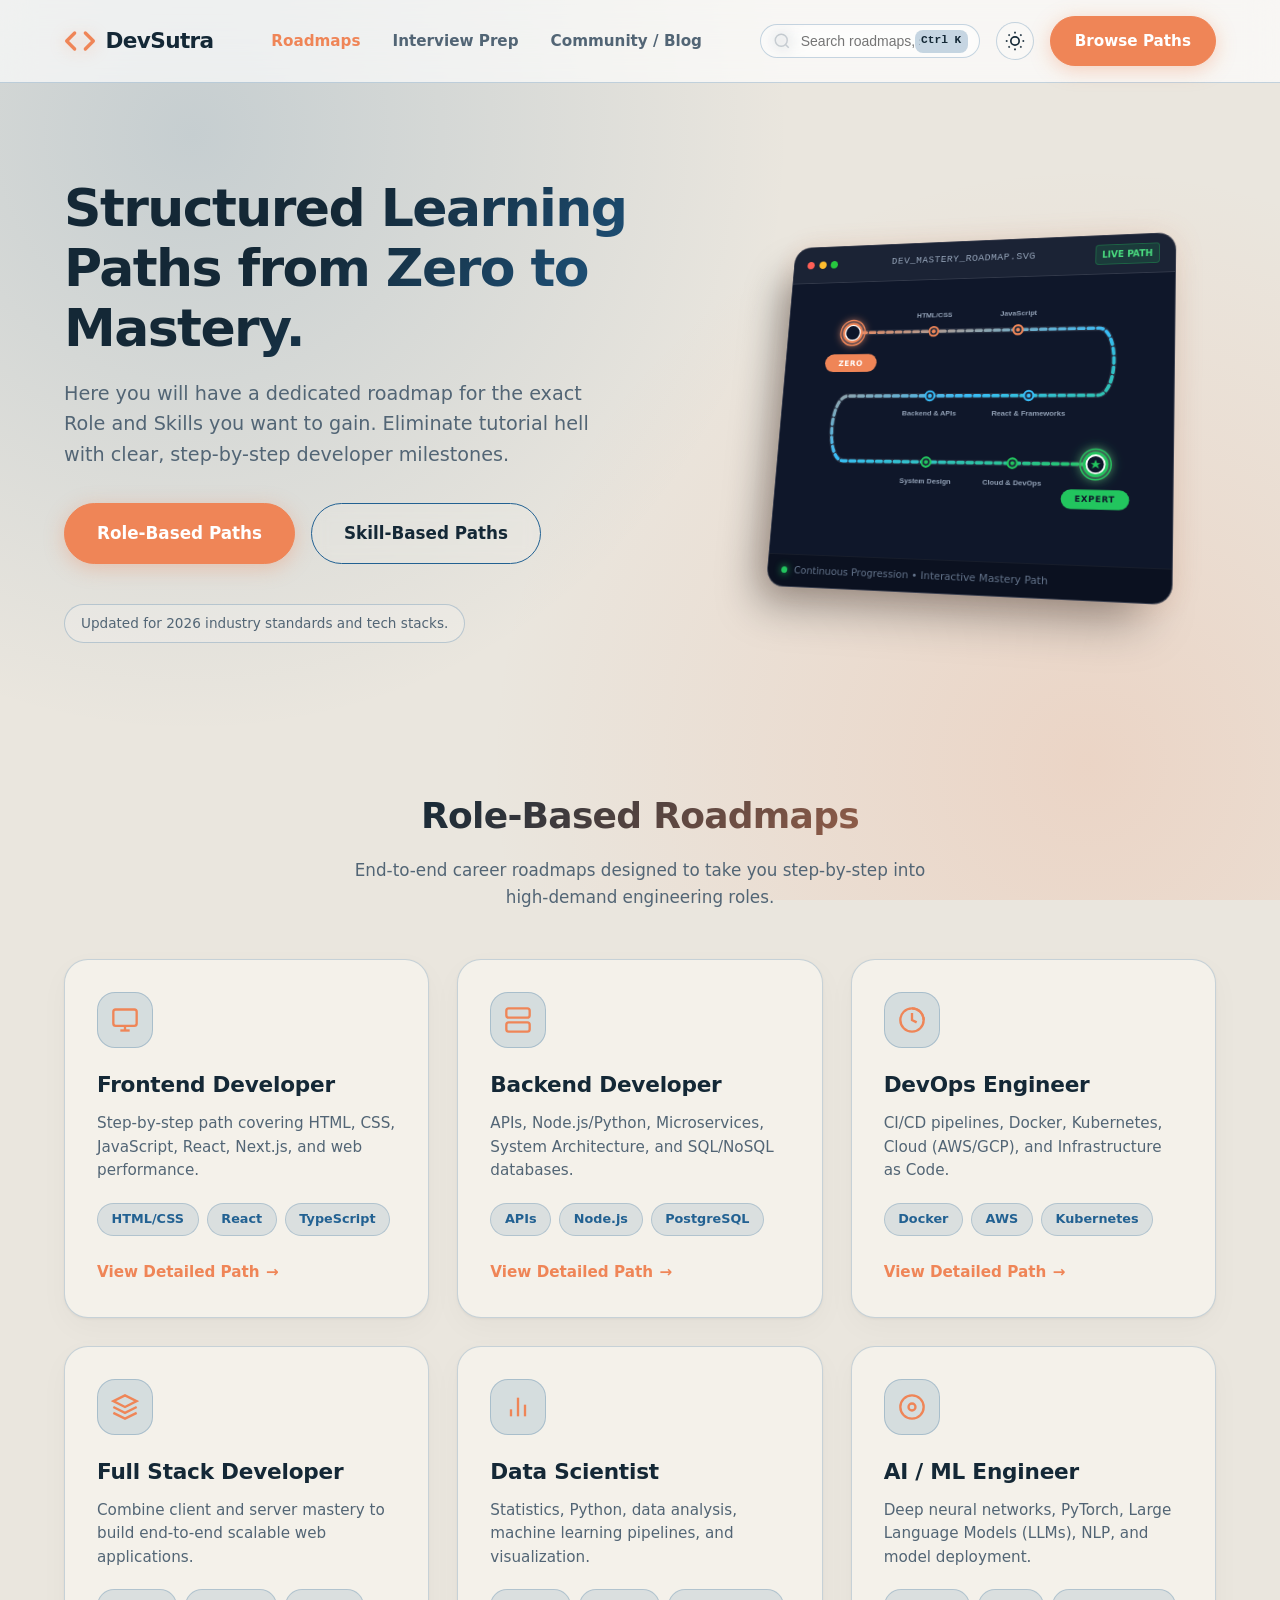
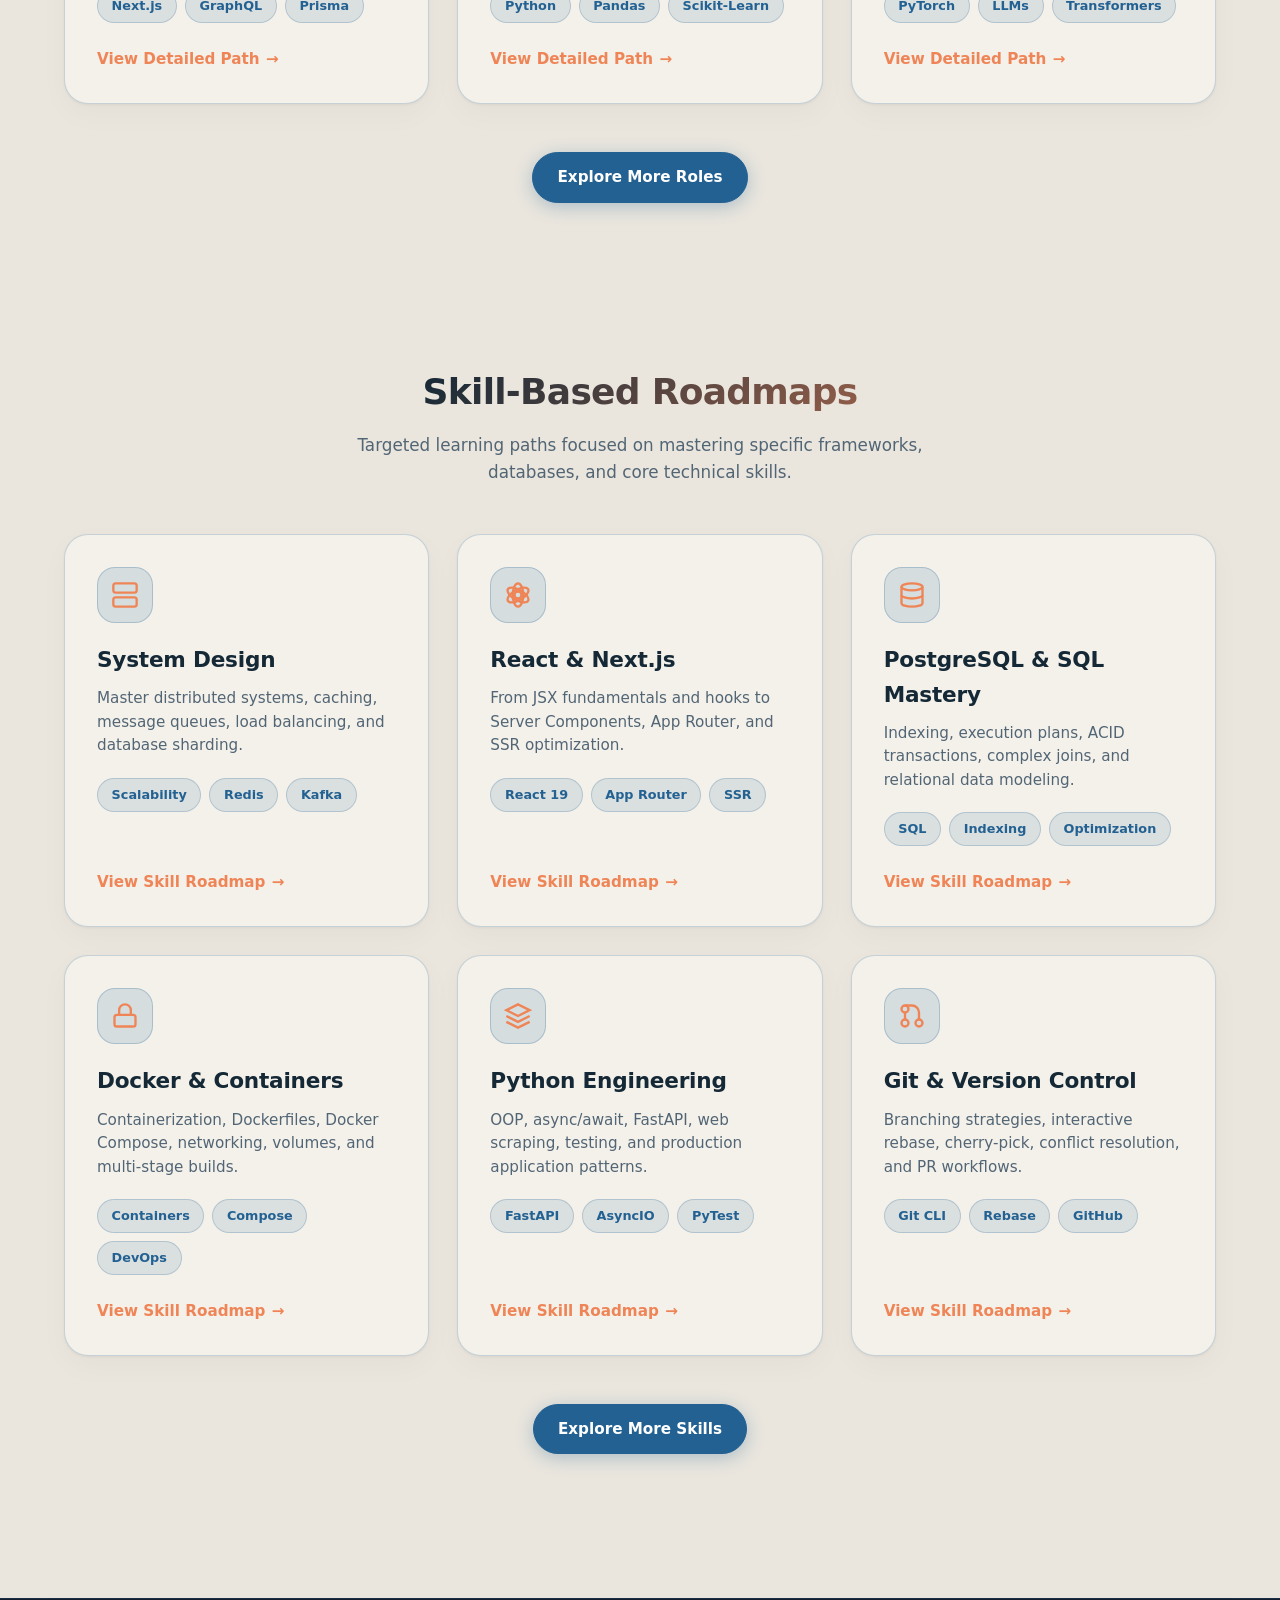
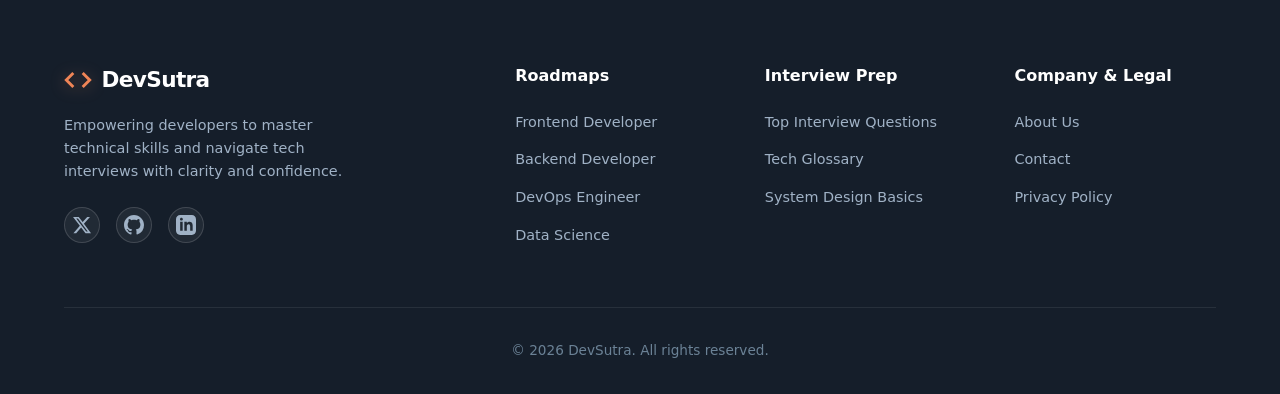
==== test.html @ 7c24d794 "added Roadmap page" ====
<!DOCTYPE html>
<html lang="en">
<head>
  <meta charset="UTF-8" />
  <meta name="viewport" content="width=device-width, initial-scale=1.0" />
  <meta name="description" content="DevSutra Roadmaps - Step-by-step Role-based and Skill-based career learning paths from zero to mastery." />
  <title>Developer Roadmaps - DevSutra</title>
  <link rel="stylesheet" href="/assets/css/style.css" />
    <link rel="stylesheet" href="/assets/css/roadmap.css" />
</head>
<body>

  <!-- =========================================================================
       1. HEADER (SHARED WITH HOMEPAGE)
       ========================================================================= -->
  <header class="header">
    <div class="container header-container">
      
      <!-- Brand Logo -->
      <a href="index.html" class="brand-logo" aria-label="DevSutra Home">
        <svg class="logo-icon" width="32" height="32" viewBox="0 0 24 24" fill="none" stroke="currentColor" stroke-width="2.5" stroke-linecap="round" stroke-linejoin="round">
          <polyline points="16 18 22 12 16 6"></polyline>
          <polyline points="8 6 2 12 8 18"></polyline>
        </svg>
        <span class="logo-text">DevSutra</span>
      </a>

      <!-- Navigation Links -->
      <nav class="nav-menu" aria-label="Main Navigation">
        <ul class="nav-list">
          <li class="nav-item">
            <a href="roadmaps.html" class="nav-link active">Roadmaps</a>
          </li>
          <li class="nav-item">
            <a href="index.html#interview-prep" class="nav-link">Interview Prep</a>
          </li>
          <li class="nav-item">
            <a href="#community" class="nav-link">Community / Blog</a>
          </li>
        </ul>
      </nav>

      <!-- Header Actions -->
      <div class="header-actions">
        <!-- Search Input -->
        <div class="search-box">
          <svg class="search-icon" width="18" height="18" viewBox="0 0 24 24" fill="none" stroke="currentColor" stroke-width="2"><circle cx="11" cy="11" r="8"></circle><line x1="21" y1="21" x2="16.65" y2="16.65"></line></svg>
          <input type="search" id="site-search" placeholder="Search roadmaps, skills..." aria-label="Search content" />
          <kbd class="search-shortcut">Ctrl K</kbd>
        </div>

        <!-- Light / Dark Theme Toggle -->
        <button class="theme-toggle" id="themeToggle" aria-label="Toggle Theme">
          <svg class="sun-icon" width="20" height="20" viewBox="0 0 24 24" fill="none" stroke="currentColor" stroke-width="2"><circle cx="12" cy="12" r="5"></circle><line x1="12" y1="1" x2="12" y2="3"></line><line x1="12" y1="21" x2="12" y2="23"></line><line x1="4.22" y1="4.22" x2="5.64" y2="5.64"></line><line x1="18.36" y1="18.36" x2="19.78" y2="19.78"></line><line x1="1" y1="12" x2="3" y2="12"></line><line x1="21" y1="12" x2="23" y2="12"></line><line x1="4.22" y1="19.78" x2="5.64" y2="18.36"></line><line x1="18.36" y1="5.64" x2="19.78" y2="4.22"></line></svg>
        </button>

        <!-- CTA Button -->
        <a href="#role-roadmaps" class="btn btn-primary">Browse Paths</a>
      </div>

    </div>
  </header>

  <!-- =========================================================================
       2. ROADMAP SUBPAGE HERO SECTION
       ========================================================================= -->
  <section class="hero-section">
    <div class="container hero-container">
      
      <div class="hero-content">
        <h1 class="hero-title">Structured Learning Paths from Zero to Mastery.</h1>
        <p class="hero-subtitle">
          Here you will have a dedicated roadmap for the exact Role and Skills you want to gain. Eliminate tutorial hell with clear, step-by-step developer milestones.
        </p>

        <!-- Quick Jump Filter Buttons -->
        <div class="hero-cta-group">
          <a href="#role-roadmaps" class="btn btn-primary btn-large">Role-Based Paths</a>
          <a href="#skill-roadmaps" class="btn btn-outline btn-large">Skill-Based Paths</a>
        </div>

        <div class="hero-trust-badge">
          <span class="trust-text">Updated for 2026 industry standards and tech stacks.</span>
        </div>
      </div>

      <!-- Roadmap Zero to Master Visual Card -->
      <!-- <div class="hero-visual">
        <div class="code-preview-card roadmap-preview-card">
          <div class="card-header">
            <span class="dot red"></span>
            <span class="dot yellow"></span>
            <span class="dot green"></span>
            <span class="file-title">learning_path_tree.json</span>
          </div>
          <div class="card-body roadmap-tree-body">
            <div class="tree-node start-node">
              <span class="node-badge">STEP 01</span>
              <span class="node-title">Foundations &amp; Basics</span>
            </div>
            <div class="tree-connector"></div>
            <div class="tree-node mid-node">
              <span class="node-badge">STEP 02</span>
              <span class="node-title">Core Architecture &amp; Projects</span>
            </div>
            <div class="tree-connector"></div>
            <div class="tree-node end-node">
              <span class="node-badge">STEP 03</span>
              <span class="node-title">Advanced Mastery &amp; System Scaling</span>
            </div>
          </div>
        </div>
      </div> -->

      <!-- Roadmap Zero to Expert Zigzag Path Visual -->
      <div class="hero-visual">
        <div class="zigzag-card">
          <div class="zigzag-header">
            <div class="dot-group">
              <span class="dot red"></span>
              <span class="dot yellow"></span>
              <span class="dot green"></span>
            </div>
            <span class="zigzag-card-title">DEV_MASTERY_ROADMAP.SVG</span>
            <span class="badge-live">LIVE PATH</span>
          </div>

          <div class="zigzag-body">
            <svg class="roadmap-svg" viewBox="0 0 540 380" fill="none" xmlns="http://www.w3.org/2000/svg">
              <defs>
                <!-- Line Gradient -->
                <linearGradient id="pathGradient" x1="0%" y1="0%" x2="100%" y2="100%">
                  <stop offset="0%" stop-color="#EF8557"/>
                  <stop offset="50%" stop-color="#38bdf8"/>
                  <stop offset="100%" stop-color="#22c55e"/>
                </linearGradient>

                <!-- Glow Filters -->
                <filter id="glow-start" x="-50%" y="-50%" width="200%" height="200%">
                  <feGaussianBlur stdDeviation="6" result="blur"/>
                  <feComposite in="SourceGraphic" in2="blur" operator="over"/>
                </filter>
                <filter id="glow-end" x="-50%" y="-50%" width="200%" height="200%">
                  <feGaussianBlur stdDeviation="8" result="blur"/>
                  <feComposite in="SourceGraphic" in2="blur" operator="over"/>
                </filter>

                <!-- Pulsing CSS inside SVG -->
                <style>
                  .pulse-ring {
                    animation: pulse 2s cubic-bezier(0.4, 0, 0.6, 1) infinite;
                    transform-origin: center;
                  }
                  @keyframes pulse {
                    0% { r: 18px; opacity: 0.8; }
                    100% { r: 32px; opacity: 0; }
                  }
                  .dash-line {
                    stroke-dasharray: 8 6;
                    animation: dashMove 20s linear infinite;
                  }
                  @keyframes dashMove {
                    to { stroke-dashoffset: -100; }
                  }
                </style>
              </defs>

              <!-- Main Zigzag Path Track (Background) -->
              <path class="zigzag-track-bg" d="M 80,60 H 460 C 490,60 490,160 460,160 H 80 C 50,160 50,260 80,260 H 460" 
                    stroke="rgba(255, 255, 255, 0.1)" stroke-width="8" stroke-linecap="round" stroke-linejoin="round"/>

              <!-- Animated Gradient Path -->
              <path class="zigzag-track dash-line" d="M 80,60 H 460 C 490,60 490,160 460,160 H 80 C 50,160 50,260 80,260 H 460" 
                    stroke="url(#pathGradient)" stroke-width="5" stroke-linecap="round" stroke-linejoin="round"/>

              <!-- INTERMEDIATE DOTS (MILSTONES) -->
              <!-- Point 1 (Step 1) -->
              <g class="node-group">
                <circle cx="210" cy="60" r="7" fill="#1e293b" stroke="#EF8557" stroke-width="3"/>
                <circle cx="210" cy="60" r="3" fill="#EF8557"/>
                <text x="210" y="38" text-anchor="middle" class="svg-node-text">HTML/CSS</text>
              </g>

              <!-- Point 2 (Step 2) -->
              <g class="node-group">
                <circle cx="340" cy="60" r="7" fill="#1e293b" stroke="#EF8557" stroke-width="3"/>
                <circle cx="340" cy="60" r="3" fill="#EF8557"/>
                <text x="340" y="38" text-anchor="middle" class="svg-node-text">JavaScript</text>
              </g>

              <!-- Point 3 (Corner turn) -->
              <g class="node-group">
                <circle cx="360" cy="160" r="7" fill="#1e293b" stroke="#38bdf8" stroke-width="3"/>
                <circle cx="360" cy="160" r="3" fill="#38bdf8"/>
                <text x="360" y="190" text-anchor="middle" class="svg-node-text">React & Frameworks</text>
              </g>

              <!-- Point 4 (Mid Way) -->
              <g class="node-group">
                <circle cx="210" cy="160" r="7" fill="#1e293b" stroke="#38bdf8" stroke-width="3"/>
                <circle cx="210" cy="160" r="3" fill="#38bdf8"/>
                <text x="210" y="190" text-anchor="middle" class="svg-node-text">Backend & APIs</text>
              </g>

              <!-- Point 5 (Step 5) -->
              <g class="node-group">
                <circle cx="210" cy="260" r="7" fill="#1e293b" stroke="#22c55e" stroke-width="3"/>
                <circle cx="210" cy="260" r="3" fill="#22c55e"/>
                <text x="210" y="292" text-anchor="middle" class="svg-node-text">System Design</text>
              </g>

              <!-- Point 6 (Step 6) -->
              <g class="node-group">
                <circle cx="340" cy="260" r="7" fill="#1e293b" stroke="#22c55e" stroke-width="3"/>
                <circle cx="340" cy="260" r="3" fill="#22c55e"/>
                <text x="340" y="292" text-anchor="middle" class="svg-node-text">Cloud & DevOps</text>
              </g>

              <!-- ========================================== -->
              <!-- STARTING POINT ("ZERO") -->
              <!-- ========================================== -->
              <g class="start-point" filter="url(#glow-start)">
                <circle cx="80" cy="60" r="20" class="pulse-ring" fill="none" stroke="#EF8557" stroke-width="2"/>
                <circle cx="80" cy="60" r="16" fill="#EF8557"/>
                <circle cx="80" cy="60" r="12" fill="#0f172a" stroke="#ffffff" stroke-width="2"/>
              </g>
              <!-- ZERO Label Card -->
              <g transform="translate(80, 108)">
                <rect x="-42" y="-14" width="84" height="28" rx="14" fill="#EF8557"/>
                <text x="0" y="4" text-anchor="middle" fill="#ffffff" font-weight="900" font-size="12" letter-spacing="1">ZERO</text>
              </g>

              <!-- ========================================== -->
              <!-- END POINT ("EXPERT") -->
              <!-- ========================================== -->
              <g class="end-point" filter="url(#glow-end)">
                <circle cx="460" cy="260" r="22" class="pulse-ring" fill="none" stroke="#22c55e" stroke-width="2"/>
                <circle cx="460" cy="260" r="18" fill="#22c55e"/>
                <circle cx="460" cy="260" r="13" fill="#0f172a" stroke="#ffffff" stroke-width="2.5"/>
                <!-- Star Icon inside Expert node -->
                <path d="M460,253 L462,258 L467,258 L463,261 L465,266 L460,263 L455,266 L457,261 L453,258 L458,258 Z" fill="#22c55e"/>
              </g>
              <!-- EXPERT Label Card -->
              <g transform="translate(460, 310)">
                <rect x="-48" y="-14" width="96" height="28" rx="14" fill="#22c55e"/>
                <text x="0" y="4" text-anchor="middle" fill="#0f172a" font-weight="900" font-size="12" letter-spacing="1">EXPERT</text>
              </g>

            </svg>
          </div>

          <!-- Bottom Status Banner -->
          <div class="zigzag-footer">
            <span class="status-indicator"></span>
            <span class="footer-text">Continuous Progression • Interactive Mastery Path</span>
          </div>
        </div>
      </div>

    </div>
  </section>

  <!-- =========================================================================
       3. MAIN ROADMAP CONTENT
       ========================================================================= -->
  <main id="main-content">

    <!-- A. ROLE-BASED ROADMAPS SECTION -->
    <section id="role-roadmaps" class="section roadmaps-section">
      <div class="container">
        
        <div class="section-header text-center">
          <h2 class="section-title">Role-Based Roadmaps</h2>
          <p class="section-description">End-to-end career roadmaps designed to take you step-by-step into high-demand engineering roles.</p>
        </div>

        <div class="grid grid-3-col">
          
          <!-- Role Card 1: Frontend -->
          <article class="card roadmap-card">
            <div class="card-icon">
              <svg width="28" height="28" viewBox="0 0 24 24" fill="none" stroke="currentColor" stroke-width="2">
                <rect x="2" y="3" width="20" height="14" rx="2" ry="2"></rect>
                <line x1="8" y1="21" x2="16" y2="21"></line>
                <line x1="12" y1="17" x2="12" y2="21"></line>
              </svg>
            </div>
            <h3 class="card-title">Frontend Developer</h3>
            <p class="card-text">Step-by-step path covering HTML, CSS, JavaScript, React, Next.js, and web performance.</p>
            <div class="card-tags">
              <span class="card-tag">HTML/CSS</span>
              <span class="card-tag">React</span>
              <span class="card-tag">TypeScript</span>
            </div>
            <a href="/roadmaps/frontend" class="card-link">
              View Detailed Path <span aria-hidden="true">&rarr;</span>
            </a>
          </article>

          <!-- Role Card 2: Backend -->
          <article class="card roadmap-card">
            <div class="card-icon">
              <svg width="28" height="28" viewBox="0 0 24 24" fill="none" stroke="currentColor" stroke-width="2">
                <rect x="2" y="2" width="20" height="8" rx="2" ry="2"></rect>
                <rect x="2" y="14" width="20" height="8" rx="2" ry="2"></rect>
                <line x1="6" y1="6" x2="6.01" y2="6"></line>
                <line x1="6" y1="18" x2="6.01" y2="18"></line>
              </svg>
            </div>
            <h3 class="card-title">Backend Developer</h3>
            <p class="card-text">APIs, Node.js/Python, Microservices, System Architecture, and SQL/NoSQL databases.</p>
            <div class="card-tags">
              <span class="card-tag">APIs</span>
              <span class="card-tag">Node.js</span>
              <span class="card-tag">PostgreSQL</span>
            </div>
            <a href="/roadmaps/backend" class="card-link">
              View Detailed Path <span aria-hidden="true">&rarr;</span>
            </a>
          </article>

          <!-- Role Card 3: DevOps -->
          <article class="card roadmap-card">
            <div class="card-icon">
              <svg width="28" height="28" viewBox="0 0 24 24" fill="none" stroke="currentColor" stroke-width="2">
                <path d="M22 12A10 10 0 1 0 12 22 10 10 0 0 0 22 12z"></path>
                <path d="M12 2a10 10 0 0 1 10 10"></path>
                <path d="M12 6v6l4 2"></path>
              </svg>
            </div>
            <h3 class="card-title">DevOps Engineer</h3>
            <p class="card-text">CI/CD pipelines, Docker, Kubernetes, Cloud (AWS/GCP), and Infrastructure as Code.</p>
            <div class="card-tags">
              <span class="card-tag">Docker</span>
              <span class="card-tag">AWS</span>
              <span class="card-tag">Kubernetes</span>
            </div>
            <a href="/roadmaps/devops" class="card-link">
              View Detailed Path <span aria-hidden="true">&rarr;</span>
            </a>
          </article>

          <!-- Role Card 4: Full Stack -->
          <article class="card roadmap-card">
            <div class="card-icon">
              <svg width="28" height="28" viewBox="0 0 24 24" fill="none" stroke="currentColor" stroke-width="2">
                <polygon points="12 2 2 7 12 12 22 7 12 2"></polygon>
                <polyline points="2 17 12 22 22 17"></polyline>
                <polyline points="2 12 12 17 22 12"></polyline>
              </svg>
            </div>
            <h3 class="card-title">Full Stack Developer</h3>
            <p class="card-text">Combine client and server mastery to build end-to-end scalable web applications.</p>
            <div class="card-tags">
              <span class="card-tag">Next.js</span>
              <span class="card-tag">GraphQL</span>
              <span class="card-tag">Prisma</span>
            </div>
            <a href="/roadmaps/fullstack" class="card-link">
              View Detailed Path <span aria-hidden="true">&rarr;</span>
            </a>
          </article>

          <!-- Role Card 5: Data Scientist -->
          <article class="card roadmap-card">
            <div class="card-icon">
              <svg width="28" height="28" viewBox="0 0 24 24" fill="none" stroke="currentColor" stroke-width="2">
                <line x1="18" y1="20" x2="18" y2="10"></line>
                <line x1="12" y1="20" x2="12" y2="4"></line>
                <line x1="6" y1="20" x2="6" y2="14"></line>
              </svg>
            </div>
            <h3 class="card-title">Data Scientist</h3>
            <p class="card-text">Statistics, Python, data analysis, machine learning pipelines, and visualization.</p>
            <div class="card-tags">
              <span class="card-tag">Python</span>
              <span class="card-tag">Pandas</span>
              <span class="card-tag">Scikit-Learn</span>
            </div>
            <a href="/roadmaps/data-science" class="card-link">
              View Detailed Path <span aria-hidden="true">&rarr;</span>
            </a>
          </article>

          <!-- Role Card 6: AI / ML Engineer -->
          <article class="card roadmap-card">
            <div class="card-icon">
              <svg width="28" height="28" viewBox="0 0 24 24" fill="none" stroke="currentColor" stroke-width="2">
                <path d="M12 2a10 10 0 0 1 10 10c0 5.523-4.477 10-10 10S2 17.523 2 12 6.477 2 12 2z"></path>
                <circle cx="12" cy="12" r="3"></circle>
              </svg>
            </div>
            <h3 class="card-title">AI / ML Engineer</h3>
            <p class="card-text">Deep neural networks, PyTorch, Large Language Models (LLMs), NLP, and model deployment.</p>
            <div class="card-tags">
              <span class="card-tag">PyTorch</span>
              <span class="card-tag">LLMs</span>
              <span class="card-tag">Transformers</span>
            </div>
            <a href="/roadmaps/ai-ml" class="card-link">
              View Detailed Path <span aria-hidden="true">&rarr;</span>
            </a>
          </article>

        </div>

        <div class="section-footer text-center">
          <a href="#roadmaps" class="btn btn-secondary">Explore More Roles</a>
        </div>

      </div>
    </section>

    <!-- B. SKILL-BASED ROADMAPS SECTION -->
    <section id="skill-roadmaps" class="section roadmaps-section">
      <div class="container">
        
        <div class="section-header text-center">
          <h2 class="section-title">Skill-Based Roadmaps</h2>
          <p class="section-description">Targeted learning paths focused on mastering specific frameworks, databases, and core technical skills.</p>
        </div>

        <div class="grid grid-3-col">
          
          <!-- Skill Card 1: System Design -->
          <article class="card roadmap-card">
            <div class="card-icon">
              <svg width="28" height="28" viewBox="0 0 24 24" fill="none" stroke="currentColor" stroke-width="2">
                <rect x="2" y="2" width="20" height="8" rx="2"></rect>
                <rect x="2" y="14" width="20" height="8" rx="2"></rect>
              </svg>
            </div>
            <h3 class="card-title">System Design</h3>
            <p class="card-text">Master distributed systems, caching, message queues, load balancing, and database sharding.</p>
            <div class="card-tags">
              <span class="card-tag">Scalability</span>
              <span class="card-tag">Redis</span>
              <span class="card-tag">Kafka</span>
            </div>
            <a href="/roadmaps/system-design" class="card-link">
              View Skill Roadmap <span aria-hidden="true">&rarr;</span>
            </a>
          </article>

          <!-- Skill Card 2: React & Next.js -->
          <article class="card roadmap-card">
            <div class="card-icon">
              <svg width="28" height="28" viewBox="0 0 24 24" fill="none" stroke="currentColor" stroke-width="2">
                <circle cx="12" cy="12" r="3"></circle>
                <ellipse cx="12" cy="12" rx="10" ry="4.5" transform="rotate(30 12 12)"></ellipse>
                <ellipse cx="12" cy="12" rx="10" ry="4.5" transform="rotate(90 12 12)"></ellipse>
                <ellipse cx="12" cy="12" rx="10" ry="4.5" transform="rotate(150 12 12)"></ellipse>
              </svg>
            </div>
            <h3 class="card-title">React &amp; Next.js</h3>
            <p class="card-text">From JSX fundamentals and hooks to Server Components, App Router, and SSR optimization.</p>
            <div class="card-tags">
              <span class="card-tag">React 19</span>
              <span class="card-tag">App Router</span>
              <span class="card-tag">SSR</span>
            </div>
            <a href="/roadmaps/react-nextjs" class="card-link">
              View Skill Roadmap <span aria-hidden="true">&rarr;</span>
            </a>
          </article>

          <!-- Skill Card 3: PostgreSQL & SQL -->
          <article class="card roadmap-card">
            <div class="card-icon">
              <svg width="28" height="28" viewBox="0 0 24 24" fill="none" stroke="currentColor" stroke-width="2">
                <ellipse cx="12" cy="5" rx="9" ry="3"></ellipse>
                <path d="M21 12c0 1.66-4 3-9 3s-9-1.34-9-3"></path>
                <path d="M3 5v14c0 1.66 4 3 9 3s9-1.34 9-3V5"></path>
              </svg>
            </div>
            <h3 class="card-title">PostgreSQL &amp; SQL Mastery</h3>
            <p class="card-text">Indexing, execution plans, ACID transactions, complex joins, and relational data modeling.</p>
            <div class="card-tags">
              <span class="card-tag">SQL</span>
              <span class="card-tag">Indexing</span>
              <span class="card-tag">Optimization</span>
            </div>
            <a href="/roadmaps/postgresql" class="card-link">
              View Skill Roadmap <span aria-hidden="true">&rarr;</span>
            </a>
          </article>

          <!-- Skill Card 4: Docker & Containers -->
          <article class="card roadmap-card">
            <div class="card-icon">
              <svg width="28" height="28" viewBox="0 0 24 24" fill="none" stroke="currentColor" stroke-width="2">
                <rect x="3" y="11" width="18" height="10" rx="2"></rect>
                <path d="M7 11V7a5 5 0 0 1 10 0v4"></path>
              </svg>
            </div>
            <h3 class="card-title">Docker &amp; Containers</h3>
            <p class="card-text">Containerization, Dockerfiles, Docker Compose, networking, volumes, and multi-stage builds.</p>
            <div class="card-tags">
              <span class="card-tag">Containers</span>
              <span class="card-tag">Compose</span>
              <span class="card-tag">DevOps</span>
            </div>
            <a href="/roadmaps/docker" class="card-link">
              View Skill Roadmap <span aria-hidden="true">&rarr;</span>
            </a>
          </article>

          <!-- Skill Card 5: Python Engineering -->
          <article class="card roadmap-card">
            <div class="card-icon">
              <svg width="28" height="28" viewBox="0 0 24 24" fill="none" stroke="currentColor" stroke-width="2">
                <path d="M12 2L2 7l10 5 10-5-10-5zM2 17l10 5 10-5M2 12l10 5 10-5"></path>
              </svg>
            </div>
            <h3 class="card-title">Python Engineering</h3>
            <p class="card-text">OOP, async/await, FastAPI, web scraping, testing, and production application patterns.</p>
            <div class="card-tags">
              <span class="card-tag">FastAPI</span>
              <span class="card-tag">AsyncIO</span>
              <span class="card-tag">PyTest</span>
            </div>
            <a href="/roadmaps/python" class="card-link">
              View Skill Roadmap <span aria-hidden="true">&rarr;</span>
            </a>
          </article>

          <!-- Skill Card 6: Git & Version Control -->
          <article class="card roadmap-card">
            <div class="card-icon">
              <svg width="28" height="28" viewBox="0 0 24 24" fill="none" stroke="currentColor" stroke-width="2">
                <circle cx="18" cy="18" r="3"></circle>
                <circle cx="6" cy="6" r="3"></circle>
                <circle cx="6" cy="18" r="3"></circle>
                <line x1="6" y1="9" x2="6" y2="15"></line>
                <path d="M18 15V9a6 6 0 0 0-6-6H6"></path>
              </svg>
            </div>
            <h3 class="card-title">Git &amp; Version Control</h3>
            <p class="card-text">Branching strategies, interactive rebase, cherry-pick, conflict resolution, and PR workflows.</p>
            <div class="card-tags">
              <span class="card-tag">Git CLI</span>
              <span class="card-tag">Rebase</span>
              <span class="card-tag">GitHub</span>
            </div>
            <a href="/roadmaps/git" class="card-link">
              View Skill Roadmap <span aria-hidden="true">&rarr;</span>
            </a>
          </article>

        </div>

        <div class="section-footer text-center">
          <a href="#roadmaps" class="btn btn-secondary">Explore More Skills</a>
        </div>

      </div>
    </section>

  </main>

  <!-- =========================================================================
       4. FOOTER (SHARED WITH HOMEPAGE)
       ========================================================================= -->
  <footer class="footer">
    <div class="container">
      
      <div class="grid footer-grid">
        
        <!-- Column 1: Brand -->
        <div class="footer-col brand-col">
          <a href="index.html" class="brand-logo footer-logo">
            <svg class="logo-icon" width="28" height="28" viewBox="0 0 24 24" fill="none" stroke="currentColor" stroke-width="2.5"><polyline points="16 18 22 12 16 6"></polyline><polyline points="8 6 2 12 8 18"></polyline></svg>
            <span class="logo-text">DevSutra</span>
          </a>
          <p class="footer-mission">
            Empowering developers to master technical skills and navigate tech interviews with clarity and confidence.
          </p>
          <div class="social-links">
            <a href="https://x.com" target="_blank" rel="noopener noreferrer" aria-label="X"><svg width="20" height="20" fill="currentColor" viewBox="0 0 24 24"><path d="M18.244 2.25h3.308l-7.227 8.26 8.502 11.24H16.17l-5.214-6.817L4.99 21.75H1.68l7.73-8.835L1.254 2.25H8.08l4.713 6.231zm-1.161 17.52h1.833L7.084 4.126H5.117z"/></svg></a>
            <a href="https://github.com" target="_blank" rel="noopener noreferrer" aria-label="GitHub"><svg width="20" height="20" fill="currentColor" viewBox="0 0 24 24"><path d="M12 0C5.37 0 0 5.37 0 12c0 5.31 3.435 9.795 8.205 11.385.6.105.825-.255.825-.57 0-.285-.015-1.23-.015-2.235-3.015.555-3.795-.735-4.035-1.41-.135-.345-.72-1.41-1.23-1.695-.42-.225-1.02-.78-.015-.795.945-.015 1.62.87 1.845 1.23 1.08 1.815 2.805 1.305 3.495.99.105-.78.42-1.305.765-1.605-2.67-.3-5.46-1.335-5.46-5.925 0-1.305.465-2.385 1.23-3.225-.12-.3-.54-1.53.12-3.18 0 0 1.005-.315 3.3 1.23.96-.27 1.98-.405 3-.405s2.04.135 3 .405c2.295-1.56 3.3-1.23 3.3-1.23.66 1.65.24 2.88.12 3.18.765.84 1.23 1.905 1.23 3.225 0 4.605-2.805 5.625-5.475 5.925.435.375.81 1.095.81 2.22 0 1.605-.015 2.895-.015 3.3 0 .315.225.69.825.57A12.02 12.02 0 0024 12c0-6.63-5.37-12-12-12z"/></svg></a>
            <a href="https://linkedin.com" target="_blank" rel="noopener noreferrer" aria-label="LinkedIn"><svg width="20" height="20" fill="currentColor" viewBox="0 0 24 24"><path d="M19 0h-14c-2.761 0-5 2.239-5 5v14c0 2.761 2.239 5 5 5h14c2.762 0 5-2.239 5-5v-14c0-2.761-2.238-5-5-5zm-11 19h-3v-11h3v11zm-1.5-12.268c-.966 0-1.75-.79-1.75-1.764s.784-1.764 1.75-1.764 1.75.79 1.75 1.764-.783 1.764-1.75 1.764zm13.5 12.268h-3v-5.604c0-3.368-4-3.113-4 0v5.604h-3v-11h3v1.765c1.396-2.586 7-2.777 7 2.476v6.759z"/></svg></a>
          </div>
        </div>

        <!-- Column 2: Roadmaps -->
        <div class="footer-col">
          <h4 class="footer-heading">Roadmaps</h4>
          <ul class="footer-list">
            <li><a href="/roadmaps/frontend">Frontend Developer</a></li>
            <li><a href="/roadmaps/backend">Backend Developer</a></li>
            <li><a href="/roadmaps/devops">DevOps Engineer</a></li>
            <li><a href="/roadmaps/data-science">Data Science</a></li>
          </ul>
        </div>

        <!-- Column 3: Interview Prep -->
        <div class="footer-col">
          <h4 class="footer-heading">Interview Prep</h4>
          <ul class="footer-list">
            <li><a href="/interview-questions">Top Interview Questions</a></li>
            <li><a href="/glossary">Tech Glossary</a></li>
            <li><a href="/system-design">System Design Basics</a></li>
          </ul>
        </div>

        <!-- Column 4: Legal -->
        <div class="footer-col">
          <h4 class="footer-heading">Company &amp; Legal</h4>
          <ul class="footer-list">
            <li><a href="/about">About Us</a></li>
            <li><a href="/contact">Contact</a></li>
            <li><a href="/privacy">Privacy Policy</a></li>
          </ul>
        </div>

      </div>

      <div class="footer-bottom text-center">
        <p>&copy; 2026 DevSutra. All rights reserved.</p>
      </div>

    </div>
  </footer>

  <script src="script.js"></script>
</body>
</html>
---- assets/css/style.css ----
/* ==========================================================================
   DevSutra - Complete Stylesheet (Responsive Layer Included)
   Palette:
     - #EAE6DE (Cream Base / Canvas)
     - #226192 (Deep Sapphire / Primary)
     - #EF8557 (Vibrant Coral / Highlight)
   ========================================================================== */

/* --------------------------------------------------------------------------
   1. CSS VARIABLES & THEME CONFIGURATION
   -------------------------------------------------------------------------- */
:root {
  --c-cream: #EAE6DE;
  --c-sapphire: #226192;
  --c-coral: #EF8557;

  /* Light Theme Glass System */
  --bg-body: #EAE6DE;
  --bg-gradient: radial-gradient(circle at 15% 15%, rgba(34, 97, 146, 0.18) 0%, transparent 45%),
                 radial-gradient(circle at 85% 85%, rgba(239, 133, 87, 0.18) 0%, transparent 45%),
                 #EAE6DE;
  
  --text-main: #142836;
  --text-muted: #526575;

  --glass-bg: rgba(255, 255, 255, 0.65);
  --glass-bg-hover: rgba(255, 255, 255, 0.85);
  --glass-border: rgba(34, 97, 146, 0.25);
  --glass-border-hover: rgba(239, 133, 87, 0.75);
  --glass-shadow: 0 10px 30px rgba(0, 0, 0, 0.03), 0 1px 3px rgba(0, 0, 0, 0.05);

  --primary: var(--c-sapphire);
  --primary-hover: #1b4f77;
  --accent: var(--c-coral);
  --accent-hover: #e06e3d;

  --radius-sm: 8px;
  --radius-md: 16px;
  --radius-lg: 24px;
  --radius-full: 9999px;
  --blur: 16px;
  --transition: all 0.3s cubic-bezier(0.16, 1, 0.3, 1);
}

/* Dark Theme Overrides */
[data-theme="dark"] {
  --bg-body: #0a1420;
  --bg-gradient: radial-gradient(circle at 15% 15%, rgba(34, 97, 146, 0.4) 0%, transparent 50%),
                 radial-gradient(circle at 85% 85%, rgba(239, 133, 87, 0.3) 0%, transparent 50%),
                 #0a1420;

  --text-main: #EAE6DE;
  --text-muted: #a0b2c6;

  --glass-bg: rgba(14, 28, 44, 0.75);
  --glass-bg-hover: rgba(20, 39, 61, 0.9);
  --glass-border: rgba(234, 230, 222, 0.25);
  --glass-border-hover: rgba(239, 133, 87, 0.8);
  --glass-shadow: 0 12px 40px 0 rgba(0, 0, 0, 0.45);

  --primary: var(--c-sapphire);
  --accent: var(--c-coral);
}

/* --------------------------------------------------------------------------
   2. RESET & GLOBAL BASE STYLES
   -------------------------------------------------------------------------- */
*, *::before, *::after {
  box-sizing: border-box;
  margin: 0;
  padding: 0;
}

html {
  scroll-behavior: smooth;
  font-size: 16px;
}

body {
  font-family: system-ui, -apple-system, BlinkMacSystemFont, 'Segoe UI', Roboto, Oxygen, Ubuntu, Cantarell, sans-serif;
  background: var(--bg-gradient);
  background-attachment: fixed;
  color: var(--text-main);
  line-height: 1.6;
  min-height: 100vh;
  transition: background 0.5s ease, color 0.3s ease;
  overflow-x: hidden;
}

a {
  color: inherit;
  text-decoration: none;
}

ul {
  list-style: none;
}

img, svg {
  display: block;
}

.container {
  width: 100%;
  max-width: 1200px;
  margin-left: auto;
  margin-right: auto;
  padding-left: 1.5rem;
  padding-right: 1.5rem;
}

.text-center {
  text-align: center;
}

/* Glass Surface Utility */
.glass-panel {
  background: var(--glass-bg);
  backdrop-filter: blur(var(--blur));
  -webkit-backdrop-filter: blur(var(--blur));
  border: 1.5px solid var(--glass-border);
  box-shadow: var(--glass-shadow);
  border-radius: var(--radius-md);
  transition: var(--transition);
}

.glass-panel:hover {
  border-color: var(--glass-border-hover);
  background: var(--glass-bg-hover);
}

/* Grid Framework */
.grid {
  display: grid;
  gap: 1.75rem;
}

.grid-2-col {
  grid-template-columns: repeat(2, 1fr);
}

.grid-3-col {
  grid-template-columns: repeat(3, 1fr);
}

/* Section Common Titles */
.section {
  padding: 5rem 0;
}

.section-title {
  font-size: 2.25rem;
  font-weight: 800;
  letter-spacing: -0.02em;
  margin-bottom: 0.75rem;
  background: linear-gradient(135deg, var(--text-main) 30%, var(--accent));
  -webkit-background-clip: text;
  -webkit-text-fill-color: transparent;
}

.section-description {
  color: var(--text-muted);
  font-size: 1.05rem;
  max-width: 600px;
  margin-left: auto;
  margin-right: auto;
  margin-bottom: 3rem;
}

/* --------------------------------------------------------------------------
   3. BUTTONS & INTERACTIVE ELEMENTS
   -------------------------------------------------------------------------- */
.btn {
  display: inline-flex;
  align-items: center;
  justify-content: center;
  gap: 0.5rem;
  padding: 0.75rem 1.5rem;
  font-size: 0.95rem;
  font-weight: 600;
  border-radius: var(--radius-full);
  cursor: pointer;
  transition: var(--transition);
  border: 1.5px solid transparent;
  white-space: nowrap;
}

.btn-primary {
  background: var(--accent);
  color: #ffffff;
  border-color: var(--accent);
  box-shadow: 0 4px 20px rgba(239, 133, 87, 0.35);
}

.btn-primary:hover {
  background: var(--accent-hover);
  border-color: var(--accent-hover);
  transform: translateY(-2px);
  box-shadow: 0 6px 24px rgba(239, 133, 87, 0.5);
}

.btn-outline {
  background: rgba(255, 255, 255, 0.1);
  border-color: var(--primary);
  color: var(--text-main);
  backdrop-filter: blur(8px);
}

.btn-outline:hover {
  background: var(--primary);
  color: #ffffff;
  border-color: var(--primary);
  transform: translateY(-2px);
}

.btn-secondary {
  background: var(--primary);
  color: #ffffff;
  border-color: var(--primary);
  box-shadow: 0 4px 18px rgba(34, 97, 146, 0.3);
}

.btn-secondary:hover {
  background: var(--primary-hover);
  border-color: var(--primary-hover);
  transform: translateY(-2px);
}

.btn-large {
  padding: 1rem 2rem;
  font-size: 1.05rem;
}

.btn-link {
  display: inline-flex;
  align-items: center;
  gap: 0.5rem;
  color: var(--accent);
  font-weight: 700;
  transition: var(--transition);
  margin-top: 1rem;
}

.btn-link:hover {
  color: var(--primary);
  transform: translateX(4px);
}

/* --------------------------------------------------------------------------
   4. HEADER & STICKY NAVIGATION BAR
   -------------------------------------------------------------------------- */
.header {
  position: sticky;
  top: 0;
  z-index: 1000;
  padding: 1rem 0;
  background: var(--glass-bg);
  backdrop-filter: blur(var(--blur));
  -webkit-backdrop-filter: blur(var(--blur));
  border-bottom: 1.5px solid var(--glass-border);
  transition: var(--transition);
}

.header-container {
  display: flex;
  align-items: center;
  justify-content: space-between;
  gap: 1.5rem;
}

.brand-logo {
  display: flex;
  align-items: center;
  gap: 0.6rem;
  font-size: 1.35rem;
  font-weight: 800;
  color: var(--text-main);
  letter-spacing: -0.03em;
  flex-shrink: 0;
}

.logo-icon {
  color: var(--accent);
  filter: drop-shadow(0 2px 8px rgba(239, 133, 87, 0.4));
}

.nav-list {
  display: flex;
  align-items: center;
  gap: 2rem;
}

.nav-link {
  font-size: 0.95rem;
  font-weight: 600;
  color: var(--text-muted);
  display: flex;
  align-items: center;
  gap: 0.25rem;
  transition: var(--transition);
}

.nav-link:hover {
  color: var(--accent);
}

.header-actions {
  display: flex;
  align-items: center;
  gap: 1rem;
}

.search-box {
  position: relative;
  display: flex;
  align-items: center;
}

.search-icon {
  position: absolute;
  left: 0.85rem;
  color: var(--text-muted);
  pointer-events: none;
}

.search-box input {
  background: rgba(255, 255, 255, 0.25);
  border: 1.5px solid var(--glass-border);
  border-radius: var(--radius-full);
  padding: 0.5rem 2.8rem 0.5rem 2.5rem;
  font-size: 0.875rem;
  color: var(--text-main);
  outline: none;
  width: 220px;
  backdrop-filter: blur(8px);
  transition: var(--transition);
}

.search-box input:focus {
  width: 280px;
  border-color: var(--accent);
  box-shadow: 0 0 0 3px rgba(239, 133, 87, 0.25);
}

.search-shortcut {
  position: absolute;
  right: 0.75rem;
  background: var(--glass-border);
  color: var(--text-main);
  font-size: 0.7rem;
  font-weight: 700;
  padding: 0.15rem 0.4rem;
  border-radius: var(--radius-sm);
  pointer-events: none;
}

.theme-toggle {
  background: rgba(255, 255, 255, 0.2);
  border: 1.5px solid var(--glass-border);
  color: var(--text-main);
  padding: 0.5rem;
  border-radius: var(--radius-full);
  cursor: pointer;
  display: flex;
  align-items: center;
  justify-content: center;
  transition: var(--transition);
  flex-shrink: 0;
}

.theme-toggle:hover {
  color: var(--accent);
  border-color: var(--accent);
  background: var(--glass-bg-hover);
  transform: rotate(15deg);
}

/* --------------------------------------------------------------------------
   5. HERO SECTION
   -------------------------------------------------------------------------- */
.hero-section {
  padding: 6rem 0 4rem 0;
  position: relative;
}

.hero-container {
  display: grid;
  grid-template-columns: 1.1fr 0.9fr;
  align-items: center;
  gap: 3rem;
}

.hero-title {
  font-size: 3.25rem;
  font-weight: 900;
  line-height: 1.15;
  letter-spacing: -0.03em;
  margin-bottom: 1.25rem;
  background: linear-gradient(135deg, var(--text-main) 40%, var(--primary));
  -webkit-background-clip: text;
  -webkit-text-fill-color: transparent;
}

.hero-subtitle {
  font-size: 1.2rem;
  color: var(--text-muted);
  margin-bottom: 2rem;
  max-width: 540px;
}

.hero-cta-group {
  display: flex;
  align-items: center;
  gap: 1rem;
  margin-bottom: 2.5rem;
}

.hero-trust-badge {
  display: inline-flex;
  align-items: center;
  gap: 0.5rem;
  padding: 0.5rem 1rem;
  background: rgba(255, 255, 255, 0.2);
  border: 1.5px solid var(--glass-border);
  border-radius: var(--radius-full);
  font-size: 0.85rem;
  color: var(--text-muted);
}

.code-preview-card {
  background: #0d1b2a;
  border: 1.5px solid rgba(234, 230, 222, 0.25);
  border-radius: var(--radius-lg);
  box-shadow: 0 20px 50px rgba(0, 0, 0, 0.4);
  overflow: hidden;
  transform: perspective(1000px) rotateY(-6deg) rotateX(3deg);
  transition: var(--transition);
}

.code-preview-card:hover {
  transform: perspective(1000px) rotateY(0deg) rotateX(0deg) scale(1.02);
  border-color: var(--accent);
}

.code-preview-card .card-header {
  background: rgba(255, 255, 255, 0.05);
  padding: 0.75rem 1.25rem;
  display: flex;
  align-items: center;
  gap: 0.5rem;
  border-bottom: 1px solid rgba(255, 255, 255, 0.12);
}

.dot { width: 10px; height: 10px; border-radius: 50%; }
.dot.red { background: #ff5f56; }
.dot.yellow { background: #ffbd2e; }
.dot.green { background: #27c93f; }

.file-title {
  margin-left: auto;
  font-family: monospace;
  font-size: 0.75rem;
  color: #a0b2c6;
}

.code-preview-card .card-body {
  padding: 1.5rem;
  font-family: 'Fira Code', Consolas, Monaco, monospace;
  font-size: 0.875rem;
  line-height: 1.7;
  color: #EAE6DE;
  overflow-x: auto;
}

.keyword { color: #EF8557; }
.variable { color: #61afef; }
.property { color: #98c379; }
.string { color: #e5c07b; }

/* --------------------------------------------------------------------------
   6. ROADMAP CARDS
   -------------------------------------------------------------------------- */
.card,
.roadmap-card {
  background: #f4f1ea;
  border: 1.5px solid rgba(34, 97, 146, 0.22);
  border-radius: 24px;
  padding: 2rem;
  box-shadow: 0 10px 30px rgba(0, 0, 0, 0.03), 0 1px 3px rgba(0, 0, 0, 0.05);
  transition: transform 0.3s ease, box-shadow 0.3s ease, border-color 0.3s ease;
  display: flex;
  flex-direction: column;
}

[data-theme="dark"] .card,
[data-theme="dark"] .roadmap-card {
  background: rgba(14, 28, 44, 0.75);
  border-color: rgba(234, 230, 222, 0.2);
}

.card:hover,
.roadmap-card:hover {
  transform: translateY(-4px);
  border-color: var(--accent);
  box-shadow: 0 16px 36px rgba(34, 97, 146, 0.1);
}

.card-icon {
  width: 56px;
  height: 56px;
  background: rgba(34, 97, 146, 0.14);
  border: 1.5px solid rgba(34, 97, 146, 0.25);
  border-radius: 18px;
  display: flex;
  align-items: center;
  justify-content: center;
  color: #EF8557;
  margin-bottom: 1.25rem;
}

.card-icon svg {
  width: 28px;
  height: 28px;
  stroke: #EF8557;
  fill: none;
}

.card-title {
  font-size: 1.35rem;
  font-weight: 800;
  color: var(--text-main);
  margin-bottom: 0.6rem;
  letter-spacing: -0.01em;
}

.card-text {
  font-size: 0.95rem;
  color: var(--text-muted);
  line-height: 1.55;
  margin-bottom: 1.25rem;
}

.card-tags {
  display: flex;
  flex-wrap: wrap;
  gap: 0.5rem;
  margin-bottom: 1.5rem;
}

.card-tag {
  background: rgba(34, 97, 146, 0.12);
  border: 1.5px solid rgba(34, 97, 146, 0.22);
  color: var(--primary);
  font-size: 0.8rem;
  font-weight: 600;
  padding: 0.35rem 0.85rem;
  border-radius: 9999px;
}

[data-theme="dark"] .card-tag {
  color: var(--c-cream);
}

.card-link {
  font-size: 0.95rem;
  font-weight: 800;
  color: var(--accent);
  display: inline-flex;
  align-items: center;
  gap: 0.4rem;
  text-decoration: none;
  margin-top: auto;
  transition: gap 0.2s ease, color 0.2s ease;
}

.card-link:hover {
  color: var(--primary);
  gap: 0.65rem;
}

.section-footer {
  margin-top: 3rem;
}

/* --------------------------------------------------------------------------
   7. TECH INTERVIEW PREP & GLOSSARY (SPLIT CONTAINER STYLING)
   -------------------------------------------------------------------------- */
.interview-prep-section .split-col {
  background: #f4f1ea;
  padding: 2.5rem;
  border-radius: var(--radius-lg);
  display: flex;
  flex-direction: column;
  height: 100%;
  border: 1.5px solid rgba(34, 97, 146, 0.22);
  box-shadow: 0 10px 30px rgba(0, 0, 0, 0.03);
  transition: var(--transition);
}

[data-theme="dark"] .interview-prep-section .split-col {
  background: rgba(14, 28, 44, 0.75);
  border-color: rgba(234, 230, 222, 0.2);
}

.split-col:hover {
  border-color: var(--glass-border-hover);
}

.split-col-title {
  font-size: 1.6rem;
  font-weight: 800;
  margin-bottom: 0.5rem;
  color: var(--text-main);
}

.split-col-desc {
  font-size: 0.95rem;
  color: var(--text-muted);
  margin-bottom: 1.5rem;
}

.category-tags {
  display: flex;
  flex-wrap: wrap;
  gap: 0.5rem;
  margin-bottom: 1.5rem;
}

.tag {
  background: rgba(34, 97, 146, 0.12);
  border: 1.5px solid rgba(34, 97, 146, 0.22);
  color: var(--primary);
  padding: 0.35rem 0.85rem;
  font-size: 0.8rem;
  font-weight: 700;
  border-radius: var(--radius-full);
  cursor: pointer;
  transition: var(--transition);
}

.tag:hover, .tag.active {
  background: var(--primary);
  border-color: var(--primary);
  color: #ffffff;
}

[data-theme="dark"] .tag {
  color: var(--c-cream);
}

.accordion-group {
  display: flex;
  flex-direction: column;
  gap: 0.85rem;
  margin-bottom: 1.5rem;
}

.accordion-item {
  background: rgba(255, 255, 255, 0.4);
  border: 1.5px solid rgba(34, 97, 146, 0.2);
  border-radius: var(--radius-md);
  overflow: hidden;
  transition: var(--transition);
}

[data-theme="dark"] .accordion-item {
  background: rgba(10, 20, 32, 0.5);
  border-color: rgba(234, 230, 222, 0.15);
}

.accordion-header {
  padding: 1rem 1.25rem;
  display: flex;
  align-items: center;
  justify-content: space-between;
  cursor: pointer;
  font-weight: 700;
  font-size: 0.95rem;
  color: var(--text-main);
}

.accordion-header:hover {
  color: var(--accent);
}

.accordion-icon {
  transition: transform 0.3s ease;
  color: var(--text-muted);
}

.accordion-item.active {
  border-color: var(--accent);
}

.accordion-item.active .accordion-icon {
  transform: rotate(180deg);
  color: var(--accent);
}

.accordion-content {
  max-height: 0;
  overflow: hidden;
  transition: max-height 0.35s ease-out, padding 0.35s ease;
  padding: 0 1.25rem;
  font-size: 0.875rem;
  color: var(--text-muted);
}

.accordion-item.active .accordion-content {
  padding: 0 1.25rem 1.25rem 1.25rem;
  max-height: 200px;
}

.glossary-pills {
  display: flex;
  flex-wrap: wrap;
  gap: 0.6rem;
  margin-bottom: 1.5rem;
}

.pill {
  background: rgba(255, 255, 255, 0.4);
  border: 1.5px solid rgba(34, 97, 146, 0.22);
  padding: 0.45rem 0.95rem;
  border-radius: var(--radius-full);
  font-size: 0.85rem;
  font-weight: 600;
  color: var(--text-main);
  transition: var(--transition);
  cursor: pointer;
}

[data-theme="dark"] .pill {
  background: rgba(10, 20, 32, 0.5);
}

.pill:hover, .pill.active {
  background: var(--accent);
  color: #ffffff;
  border-color: var(--accent);
  transform: translateY(-2px);
  box-shadow: 0 4px 15px rgba(239, 133, 87, 0.35);
}

.pill-card {
  background: rgba(255, 255, 255, 0.4);
  border: 1.5px solid rgba(34, 97, 146, 0.22);
  border-radius: var(--radius-md);
  padding: 1.25rem;
  margin-bottom: 1.5rem;
  transition: var(--transition);
}

[data-theme="dark"] .pill-card {
  background: rgba(10, 20, 32, 0.5);
}

.pill-card-title {
  font-size: 1.1rem;
  font-weight: 800;
  color: var(--primary);
  margin-bottom: 0.35rem;
}

.pill-card-desc {
  font-size: 0.875rem;
  color: var(--text-muted);
  line-height: 1.5;
}

/* --------------------------------------------------------------------------
   8. VALUE PROPOSITION SECTION
   -------------------------------------------------------------------------- */
.value-card {
  background: #f4f1ea;
  padding: 2.25rem;
  text-align: center;
  border: 1.5px solid rgba(34, 97, 146, 0.22);
  border-radius: 24px;
  box-shadow: 0 10px 30px rgba(0, 0, 0, 0.03);
}

[data-theme="dark"] .value-card {
  background: rgba(14, 28, 44, 0.75);
  border-color: rgba(234, 230, 222, 0.2);
}

.value-card:hover {
  border-color: var(--glass-border-hover);
}

.value-icon {
  font-size: 2.25rem;
  margin-bottom: 1rem;
  display: inline-flex;
  align-items: center;
  justify-content: center;
  width: 64px;
  height: 64px;
  background: rgba(239, 133, 87, 0.15);
  border-radius: 50%;
  border: 1.5px solid rgba(239, 133, 87, 0.35);
}

/* --------------------------------------------------------------------------
   9. FOOTER
   -------------------------------------------------------------------------- */
.footer {
  background: rgba(10, 20, 32, 0.95);
  backdrop-filter: blur(20px);
  -webkit-backdrop-filter: blur(20px);
  border-top: 1.5px solid var(--glass-border);
  color: #EAE6DE;
  padding: 4rem 0 2rem 0;
  margin-top: 4rem;
}

.footer-grid {
  grid-template-columns: 2fr repeat(3, 1fr);
  gap: 3rem;
  margin-bottom: 3rem;
}

.footer-logo {
  color: #ffffff;
  margin-bottom: 1rem;
}

.footer-mission {
  color: #a0b2c6;
  font-size: 0.9rem;
  line-height: 1.6;
  margin-bottom: 1.5rem;
  max-width: 300px;
}

.social-links {
  display: flex;
  align-items: center;
  gap: 1rem;
}

.social-links a {
  color: #a0b2c6;
  width: 36px;
  height: 36px;
  border-radius: 50%;
  background: rgba(255, 255, 255, 0.05);
  display: flex;
  align-items: center;
  justify-content: center;
  border: 1.5px solid rgba(255, 255, 255, 0.15);
  transition: var(--transition);
}

.social-links a:hover {
  color: var(--accent);
  background: rgba(239, 133, 87, 0.15);
  border-color: var(--accent);
  transform: translateY(-2px);
}

.footer-heading {
  font-size: 1rem;
  font-weight: 700;
  margin-bottom: 1.25rem;
  color: #ffffff;
}

.footer-list li {
  margin-bottom: 0.75rem;
}

.footer-list a {
  color: #a0b2c6;
  font-size: 0.9rem;
  transition: var(--transition);
}

.footer-list a:hover {
  color: var(--accent);
  padding-left: 4px;
}

.footer-bottom {
  padding-top: 2rem;
  border-top: 1px solid rgba(255, 255, 255, 0.08);
  color: #6b8296;
  font-size: 0.85rem;
}

/* --------------------------------------------------------------------------
   10. RESPONSIVE BREAKPOINTS (Fluid Layout Layer)
   -------------------------------------------------------------------------- */
@media (max-width: 1024px) {
  .hero-container {
    grid-template-columns: 1fr;
    text-align: center;
    gap: 2.5rem;
  }

  .hero-title {
    font-size: 2.75rem;
  }

  .hero-subtitle {
    margin-left: auto;
    margin-right: auto;
  }

  .hero-cta-group {
    justify-content: center;
  }

  .code-preview-card {
    transform: none;
    max-width: 580px;
    margin: 0 auto;
  }

  .grid-3-col {
    grid-template-columns: repeat(2, 1fr);
  }

  .footer-grid {
    grid-template-columns: 1fr 1fr;
    gap: 2rem;
  }
}

@media (max-width: 768px) {
  .section {
    padding: 3.5rem 0;
  }

  .header-container {
    flex-wrap: wrap;
  }

  .nav-menu {
    display: none; /* Can be paired with a mobile slide drawer */
  }

  .header-actions {
    width: 100%;
    justify-content: space-between;
    margin-top: 0.5rem;
  }

  .search-box {
    flex-grow: 1;
  }

  .search-box input {
    width: 100%;
  }

  .search-box input:focus {
    width: 100%;
  }

  .hero-title {
    font-size: 2.25rem;
  }

  .hero-cta-group {
    flex-direction: column;
    width: 100%;
  }

  .hero-cta-group .btn {
    width: 100%;
  }

  .grid-2-col,
  .grid-3-col {
    grid-template-columns: 1fr;
  }

  .interview-prep-section .split-col {
    padding: 1.5rem;
  }

  .card,
  .roadmap-card {
    padding: 1.5rem;
  }

  .footer-grid {
    grid-template-columns: 1fr;
    gap: 2rem;
  }
}

@media (max-width: 480px) {
  .search-shortcut {
    display: none; /* Hide shortcut box on tiny screens */
  }

  .search-box input {
    padding-right: 1rem;
  }

  .hero-trust-badge {
    font-size: 0.78rem;
    text-align: center;
  }

  .section-title {
    font-size: 1.75rem;
  }
}

@media (max-width: 1024px) and (min-width: 769px) {
  .grid-3-col {
    grid-template-columns: repeat(2, 1fr); /* Force 2 columns on tablets instead of 3 cramped ones */
  }
}

/* ==========================================================================
   FOOLPROOF MOBILE RESPONSIVE OVERRIDE (Paste at bottom of styles.css)
   ========================================================================== */
@media screen and (max-width: 900px) {
  .hero-container,
  .grid-2-col,
  .grid-3-col,
  .footer-grid {
    grid-template-columns: 1fr !important;
    gap: 1.5rem !important;
  }

  .hero-title {
    font-size: 2.25rem !important;
  }

  .header-container {
    flex-wrap: wrap !important;
  }

  .nav-menu {
    display: flex !important;
    width: 100% !important;
    overflow-x: auto !important;
    padding-bottom: 0.5rem;
  }

  .header-actions {
    width: 100% !important;
    justify-content: space-between !important;
  }

  .search-box {
    flex-grow: 1 !important;
  }

  .search-box input {
    width: 100% !important;
  }

  .hero-cta-group {
    flex-direction: column !important;
    width: 100% !important;
  }

  .hero-cta-group .btn {
    width: 100% !important;
  }

  .card,
  .roadmap-card,
  .split-col,
  .value-card {
    width: 100% !important;
    padding: 1.5rem !important;
  }
}
---- assets/css/roadmap.css ----
/* ==========================================================================
   DevSutra - Roadmaps Subpage Stylesheet (Explicit Additions)
   Palette:
     - #EAE6DE (Cream Base / Canvas)
     - #226192 (Deep Sapphire / Primary)
     - #EF8557 (Vibrant Coral / Highlight)
   ========================================================================== */

/* --------------------------------------------------------------------------
   1. HERO ROADMAP TREE PREVIEW
   -------------------------------------------------------------------------- */
.roadmap-preview-card {
  background: #0d1b2a;
  border: 1.5px solid rgba(234, 230, 222, 0.25);
  border-radius: var(--radius-lg, 24px);
  box-shadow: 0 20px 50px rgba(0, 0, 0, 0.4);
  overflow: hidden;
  transition: var(--transition, all 0.3s cubic-bezier(0.16, 1, 0.3, 1));
}

.roadmap-preview-card:hover {
  border-color: var(--accent, #EF8557);
}

.roadmap-tree-body {
  display: flex;
  flex-direction: column;
  gap: 0.75rem;
  padding: 1.5rem !important;
}

.tree-node {
  background: rgba(255, 255, 255, 0.08);
  border: 1.5px solid rgba(234, 230, 222, 0.2);
  border-radius: 12px;
  padding: 0.85rem 1.1rem;
  display: flex;
  align-items: center;
  gap: 1rem;
  transition: transform 0.2s ease, border-color 0.2s ease;
}

.tree-node:hover {
  transform: translateX(4px);
  border-color: var(--accent, #EF8557);
}

.node-badge {
  background: var(--accent, #EF8557);
  color: #ffffff;
  font-size: 0.65rem;
  font-weight: 800;
  padding: 0.2rem 0.5rem;
  border-radius: 4px;
  letter-spacing: 0.05em;
  white-space: nowrap;
}

.node-title {
  font-size: 0.9rem;
  font-weight: 700;
  color: #EAE6DE;
}

.tree-connector {
  width: 2px;
  height: 16px;
  background: var(--accent, #EF8557);
  margin-left: 2rem;
  opacity: 0.7;
}

/* --------------------------------------------------------------------------
   2. NAVIGATION & SUBPAGE ENHANCEMENTS
   -------------------------------------------------------------------------- */
.nav-link.active {
  color: var(--accent, #EF8557) !important;
}

/* --------------------------------------------------------------------------
   3. RESPONSIVE ADJUSTMENTS FOR ROADMAP TREE
   -------------------------------------------------------------------------- */
@media (max-width: 768px) {
  .roadmap-tree-body {
    padding: 1rem !important;
  }

  .tree-node {
    padding: 0.75rem 0.85rem;
    gap: 0.65rem;
  }

  .node-title {
    font-size: 0.825rem;
  }

  .tree-connector {
    margin-left: 1.5rem;
    height: 12px;
  }
}



/* ==========================================================================
   Hero Section - Zigzag Path Card Styling
   ========================================================================== */
/* .zigzag-card {
  background: #0f172a;
  border: 1.5px solid rgba(234, 230, 222, 0.2);
  border-radius: 20px;
  overflow: hidden;
  box-shadow: 0 25px 50px -12px rgba(0, 0, 0, 0.5);
  transition: border-color 0.3s ease;
}

.zigzag-card:hover {
  border-color: #EF8557;
}

.zigzag-header {
  background: rgba(255, 255, 255, 0.05);
  padding: 0.75rem 1.25rem;
  display: flex;
  align-items: center;
  justify-content: space-between;
  border-bottom: 1px solid rgba(255, 255, 255, 0.1);
}

.dot-group {
  display: flex;
  gap: 0.4rem;
}

.dot {
  width: 10px;
  height: 10px;
  border-radius: 50%;
}
.dot.red { background: #ff5f56; }
.dot.yellow { background: #ffbd2e; }
.dot.green { background: #27c93f; }

.zigzag-card-title {
  font-family: monospace;
  font-size: 0.75rem;
  color: #94a3b8;
  letter-spacing: 0.05em;
}

.badge-live {
  background: rgba(34, 197, 94, 0.15);
  color: #4ade80;
  border: 1px solid rgba(34, 197, 94, 0.3);
  font-size: 0.65rem;
  font-weight: 700;
  padding: 0.2rem 0.5rem;
  border-radius: 4px;
}

.zigzag-body {
  padding: 1.5rem;
  display: flex;
  justify-content: center;
  align-items: center;
}

.roadmap-svg {
  width: 100%;
  height: auto;
  max-width: 540px;
}

.svg-node-text {
  fill: #94a3b8;
  font-size: 11px;
  font-weight: 600;
  font-family: sans-serif;
}

.zigzag-footer {
  background: rgba(0, 0, 0, 0.2);
  padding: 0.6rem 1.25rem;
  border-top: 1px solid rgba(255, 255, 255, 0.05);
  display: flex;
  align-items: center;
  gap: 0.5rem;
}

.status-indicator {
  width: 8px;
  height: 8px;
  background: #22c55e;
  border-radius: 50%;
  box-shadow: 0 0 8px #22c55e;
}

.footer-text {
  font-size: 0.75rem;
  color: #64748b;
  font-weight: 500;
} */

/* Container perspective wrapper for 3D depth */
.hero-visual {
  perspective: 1000px;
  display: flex;
  justify-content: center;
  align-items: center;
}

/* Scaled down, tilted Zigzag Path Card */
.zigzag-card {
  background: #0f172a;
  border: 1.5px solid rgba(234, 230, 222, 0.2);
  border-radius: 20px;
  overflow: hidden;
  max-width: 440px; /* Scaled down width */
  width: 100%;
  box-shadow: 
    -20px 25px 50px -10px rgba(0, 0, 0, 0.4),
    0 0 30px rgba(239, 133, 87, 0.15); /* Soft glowing aura */
  
  /* 3D Tilt Transformation */
  transform: rotateX(12deg) rotateY(-14deg) rotateZ(3deg) scale(0.92);
  transform-style: preserve-3d;
  transition: transform 0.5s cubic-bezier(0.16, 1, 0.3, 1), border-color 0.3s ease, box-shadow 0.5s ease;
}

/* Interactive Hover effect - straightens up slightly on hover */
.zigzag-card:hover {
  transform: rotateX(4deg) rotateY(-4deg) rotateZ(1deg) scale(0.96) translateY(-6px);
  border-color: #EF8557;
  box-shadow: 
    -10px 20px 40px -5px rgba(0, 0, 0, 0.7),
    0 0 40px rgba(239, 133, 87, 0.25);
}

.zigzag-header {
  background: rgba(255, 255, 255, 0.05);
  padding: 0.65rem 1rem;
  display: flex;
  align-items: center;
  justify-content: space-between;
  border-bottom: 1px solid rgba(255, 255, 255, 0.1);
}

.dot-group {
  display: flex;
  gap: 0.35rem;
}

.dot {
  width: 9px;
  height: 9px;
  border-radius: 50%;
}
.dot.red { background: #ff5f56; }
.dot.yellow { background: #ffbd2e; }
.dot.green { background: #27c93f; }

.zigzag-card-title {
  font-family: monospace;
  font-size: 0.7rem;
  color: #94a3b8;
  letter-spacing: 0.05em;
}

.badge-live {
  background: rgba(34, 197, 94, 0.15);
  color: #4ade80;
  border: 1px solid rgba(34, 197, 94, 0.3);
  font-size: 0.6rem;
  font-weight: 700;
  padding: 0.15rem 0.4rem;
  border-radius: 4px;
}

.zigzag-body {
  padding: 1rem 1.25rem;
  display: flex;
  justify-content: center;
  align-items: center;
}

.roadmap-svg {
  width: 100%;
  height: auto;
  max-width: 420px;
}

.svg-node-text {
  fill: #94a3b8;
  font-size: 11px;
  font-weight: 600;
  font-family: sans-serif;
}

.zigzag-footer {
  background: rgba(0, 0, 0, 0.25);
  padding: 0.5rem 1rem;
  border-top: 1px solid rgba(255, 255, 255, 0.05);
  display: flex;
  align-items: center;
  gap: 0.5rem;
}

.status-indicator {
  width: 7px;
  height: 7px;
  background: #22c55e;
  border-radius: 50%;
  box-shadow: 0 0 8px #22c55e;
}

.footer-text {
  font-size: 0.7rem;
  color: #64748b;
  font-weight: 500;
}

/* Mobile responsiveness adjustments */
@media (max-width: 768px) {
  .zigzag-card {
    max-width: 340px;
    transform: rotateX(6deg) rotateY(-6deg) scale(0.95);
  }
}
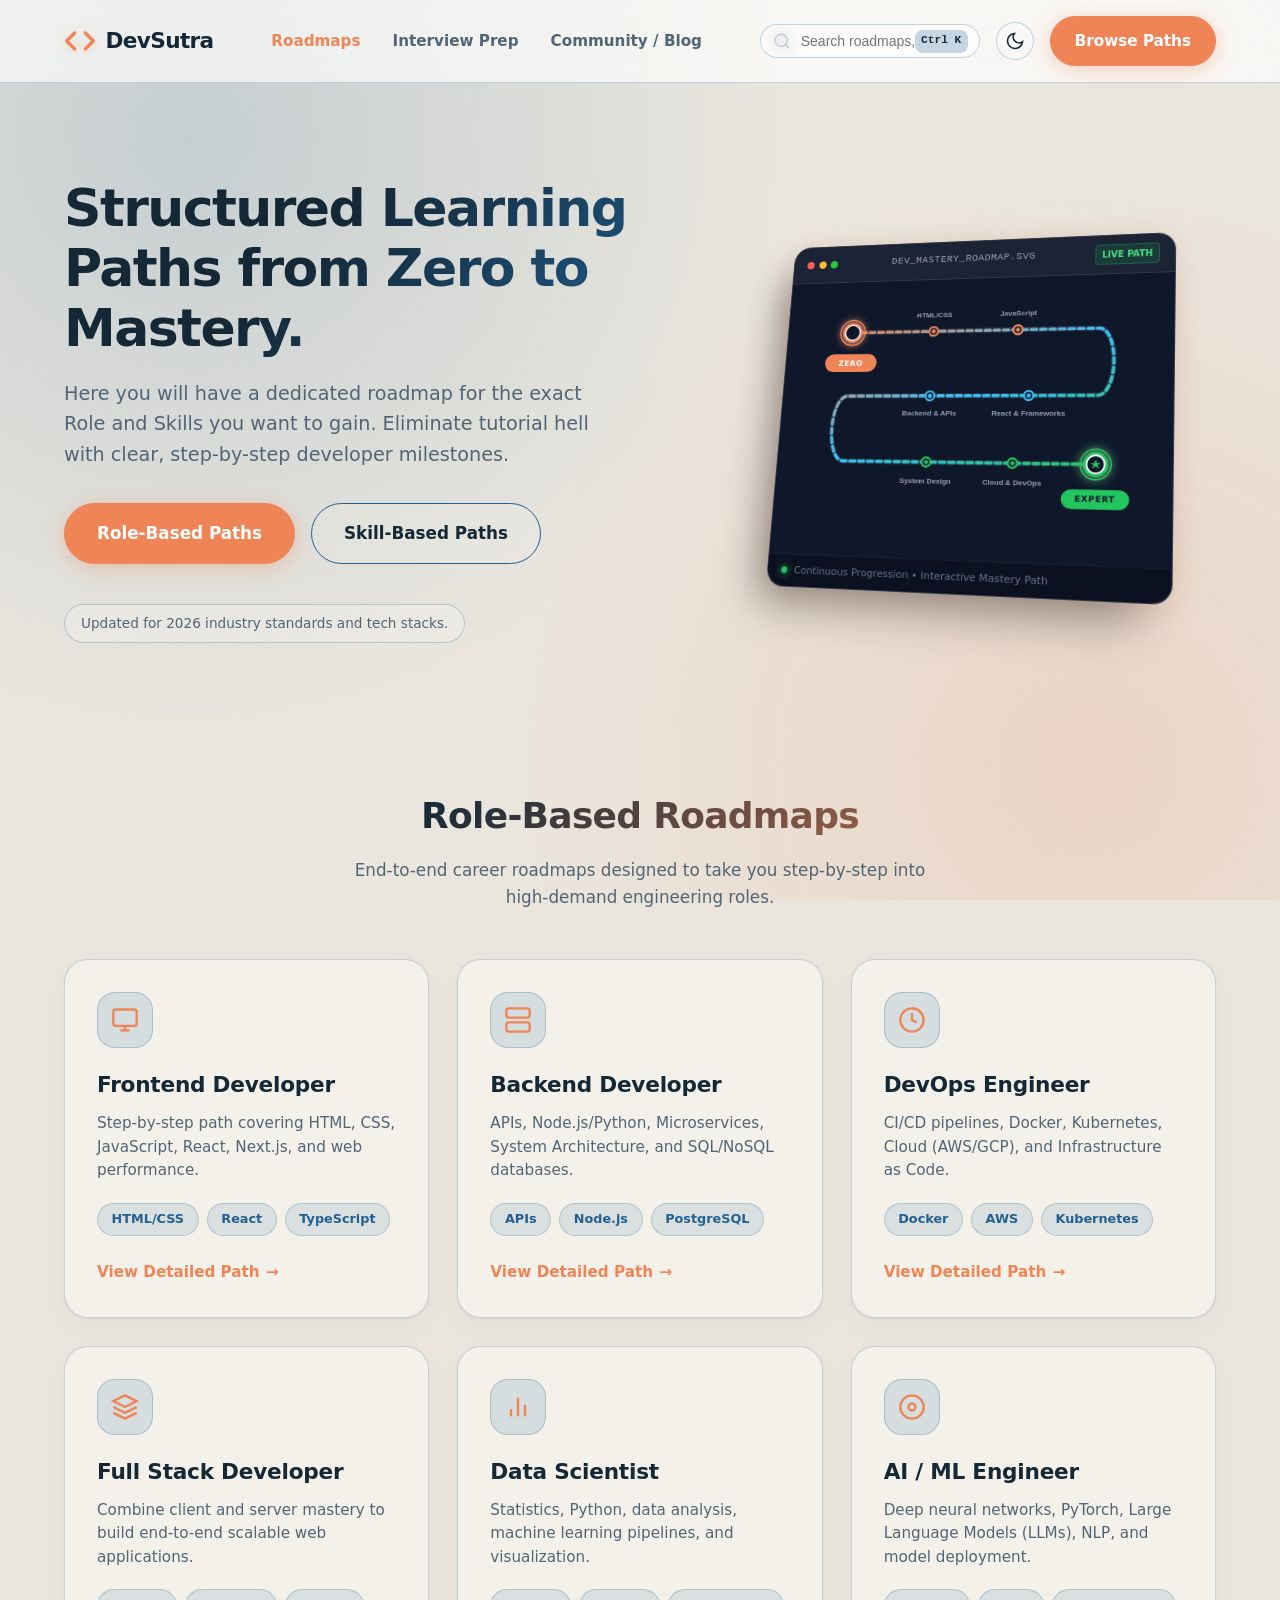
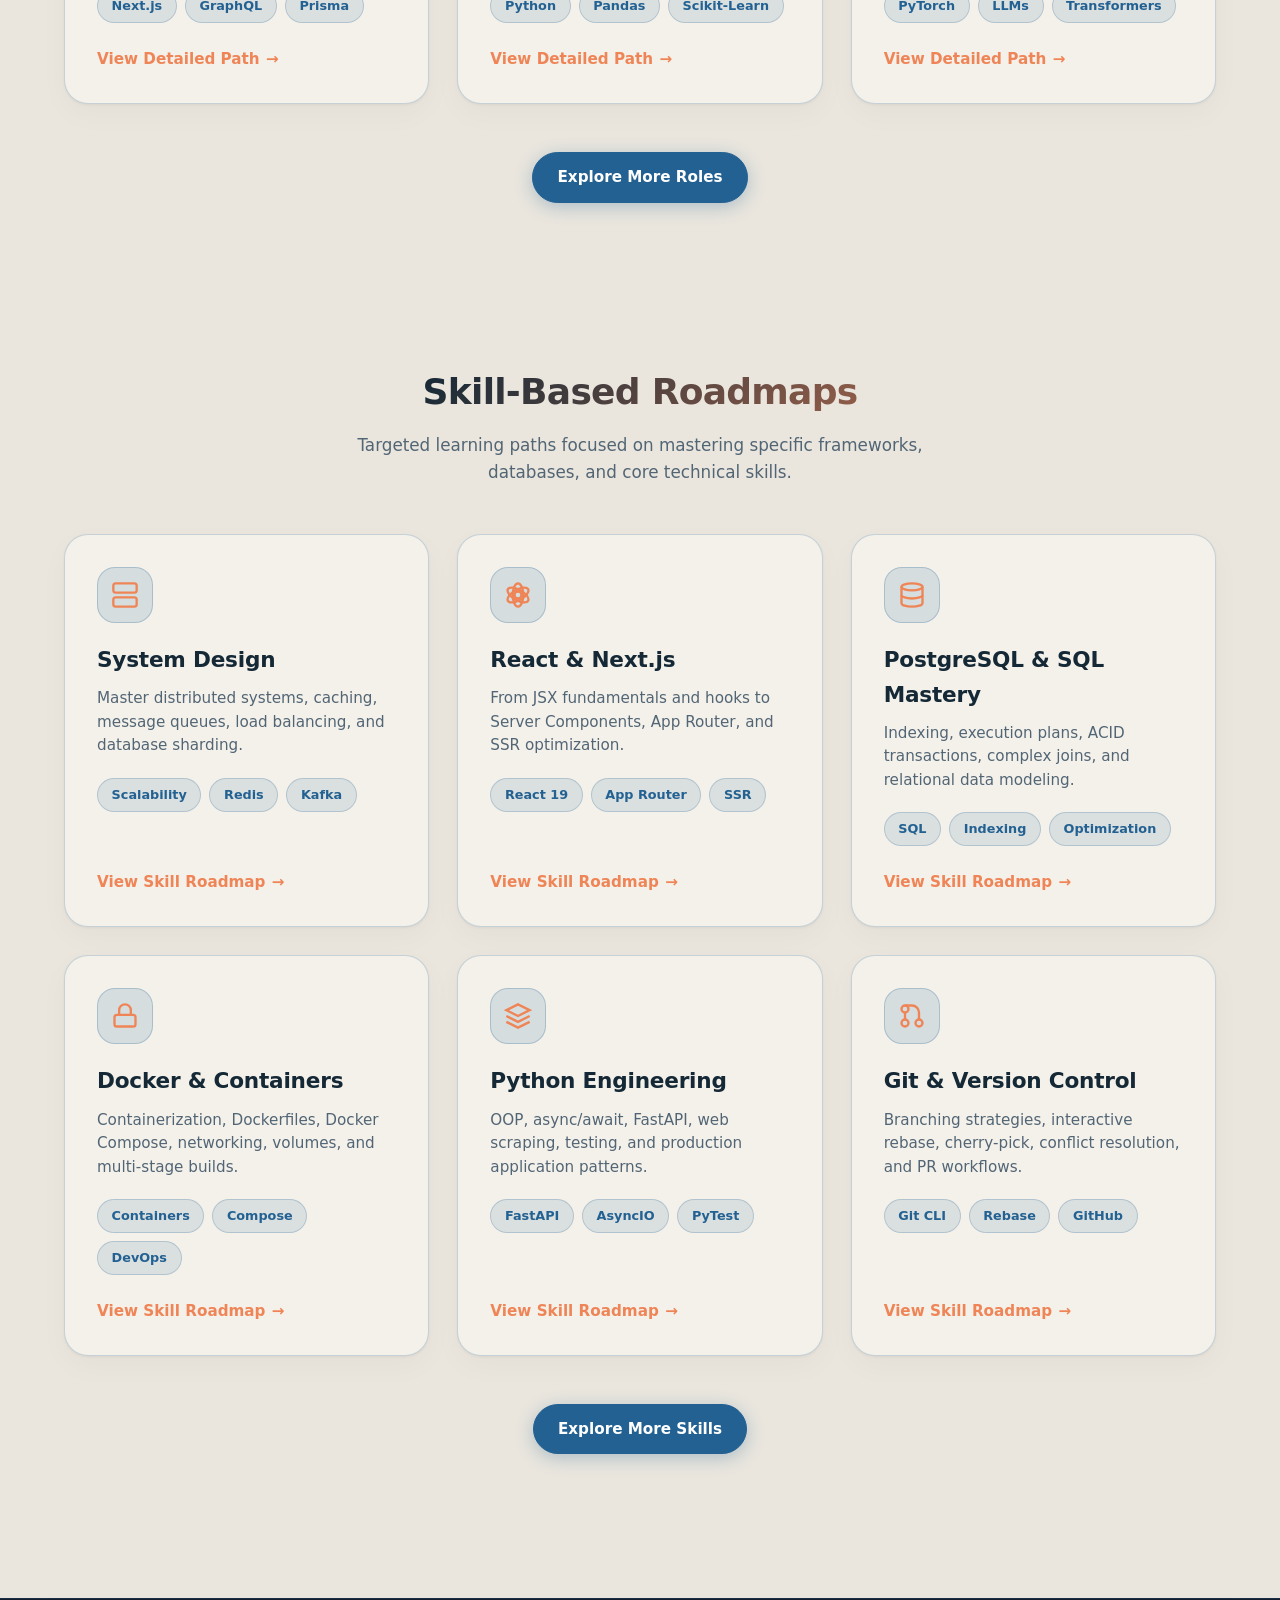
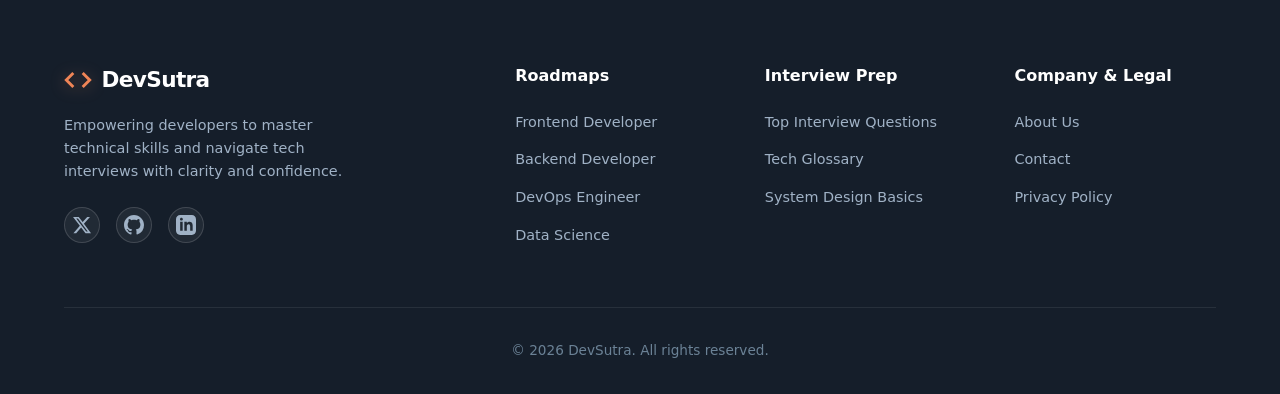
==== commit 2fd7e59a: "updated js path" ====
--- a/test.html
+++ b/test.html
@@ -622,6 +622,6 @@
     </div>
   </footer>
 
-  <script src="script.js"></script>
+  <script src="assets/js/script.js"></script>
 </body>
 </html>
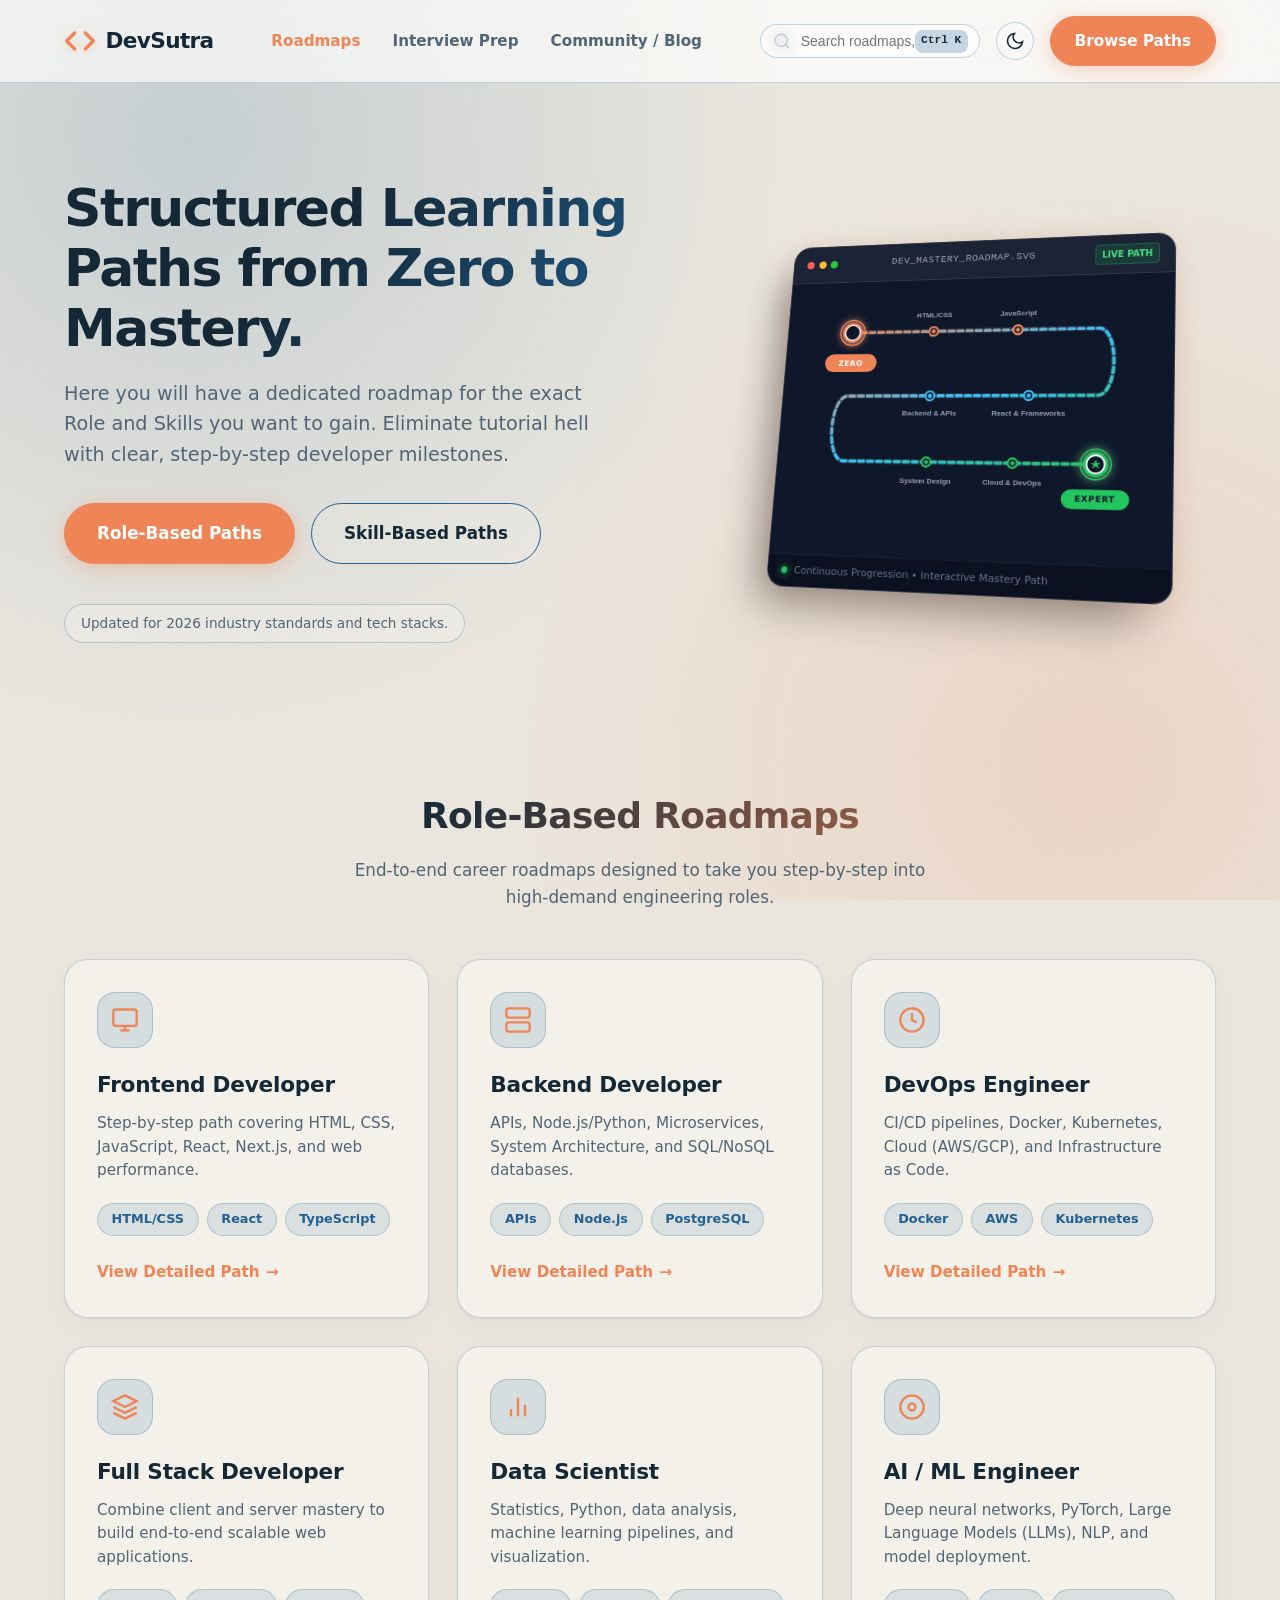
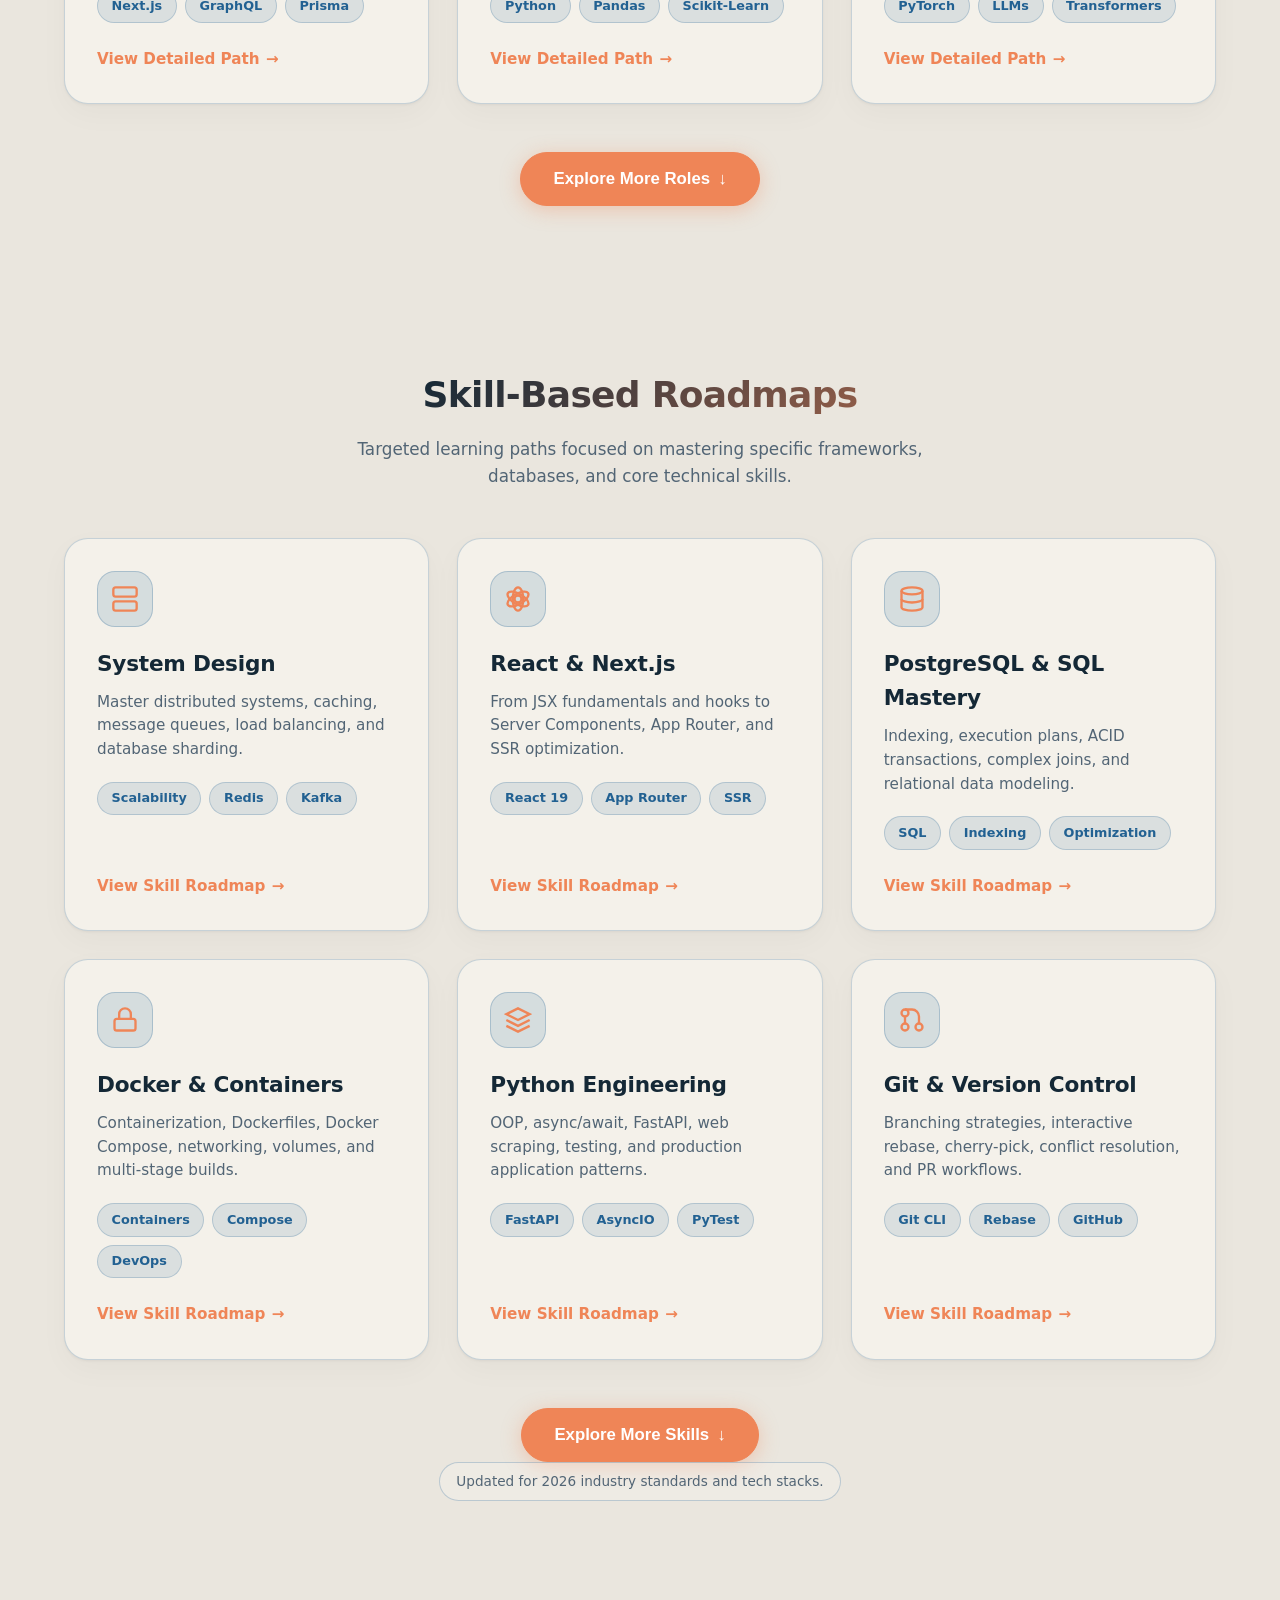
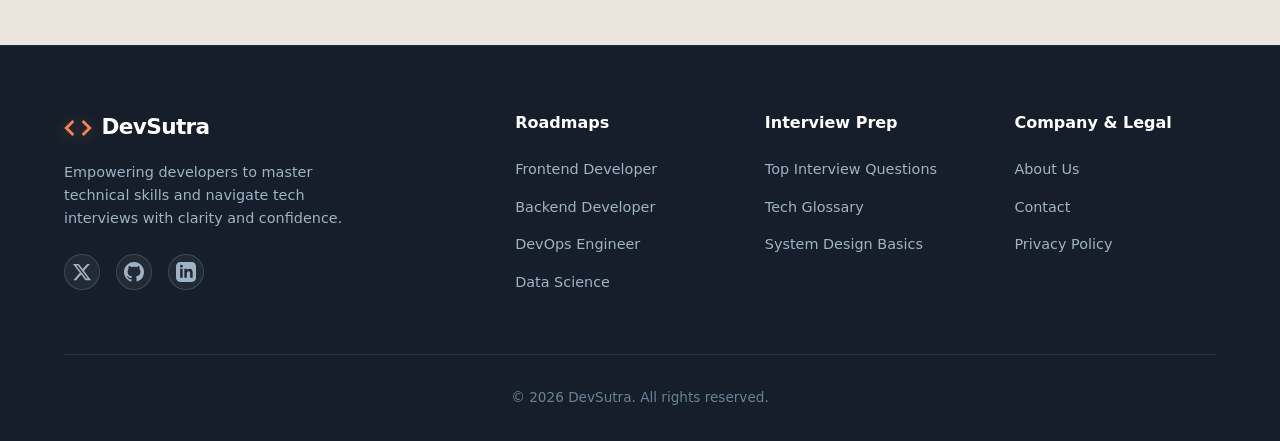
==== commit 114beab3: "added few more skills" ====
--- a/test.html
+++ b/test.html
@@ -5,8 +5,8 @@
   <meta name="viewport" content="width=device-width, initial-scale=1.0" />
   <meta name="description" content="DevSutra Roadmaps - Step-by-step Role-based and Skill-based career learning paths from zero to mastery." />
   <title>Developer Roadmaps - DevSutra</title>
-  <link rel="stylesheet" href="/assets/css/style.css" />
-    <link rel="stylesheet" href="/assets/css/roadmap.css" />
+  <link rel="stylesheet" href="../../assets/css/style.css" />
+    <link rel="stylesheet" href="../../assets/css/roadmap.css" />
 </head>
 <body>
 
@@ -83,34 +83,6 @@
           <span class="trust-text">Updated for 2026 industry standards and tech stacks.</span>
         </div>
       </div>
-
-      <!-- Roadmap Zero to Master Visual Card -->
-      <!-- <div class="hero-visual">
-        <div class="code-preview-card roadmap-preview-card">
-          <div class="card-header">
-            <span class="dot red"></span>
-            <span class="dot yellow"></span>
-            <span class="dot green"></span>
-            <span class="file-title">learning_path_tree.json</span>
-          </div>
-          <div class="card-body roadmap-tree-body">
-            <div class="tree-node start-node">
-              <span class="node-badge">STEP 01</span>
-              <span class="node-title">Foundations &amp; Basics</span>
-            </div>
-            <div class="tree-connector"></div>
-            <div class="tree-node mid-node">
-              <span class="node-badge">STEP 02</span>
-              <span class="node-title">Core Architecture &amp; Projects</span>
-            </div>
-            <div class="tree-connector"></div>
-            <div class="tree-node end-node">
-              <span class="node-badge">STEP 03</span>
-              <span class="node-title">Advanced Mastery &amp; System Scaling</span>
-            </div>
-          </div>
-        </div>
-      </div> -->
 
       <!-- Roadmap Zero to Expert Zigzag Path Visual -->
       <div class="hero-visual">
@@ -266,150 +238,154 @@
   <main id="main-content">
 
     <!-- A. ROLE-BASED ROADMAPS SECTION -->
-    <section id="role-roadmaps" class="section roadmaps-section">
-      <div class="container">
-        
-        <div class="section-header text-center">
-          <h2 class="section-title">Role-Based Roadmaps</h2>
-          <p class="section-description">End-to-end career roadmaps designed to take you step-by-step into high-demand engineering roles.</p>
-        </div>
-
-        <div class="grid grid-3-col">
-          
-          <!-- Role Card 1: Frontend -->
-          <article class="card roadmap-card">
-            <div class="card-icon">
-              <svg width="28" height="28" viewBox="0 0 24 24" fill="none" stroke="currentColor" stroke-width="2">
-                <rect x="2" y="3" width="20" height="14" rx="2" ry="2"></rect>
-                <line x1="8" y1="21" x2="16" y2="21"></line>
-                <line x1="12" y1="17" x2="12" y2="21"></line>
-              </svg>
-            </div>
-            <h3 class="card-title">Frontend Developer</h3>
-            <p class="card-text">Step-by-step path covering HTML, CSS, JavaScript, React, Next.js, and web performance.</p>
-            <div class="card-tags">
-              <span class="card-tag">HTML/CSS</span>
-              <span class="card-tag">React</span>
-              <span class="card-tag">TypeScript</span>
-            </div>
-            <a href="/roadmaps/frontend" class="card-link">
-              View Detailed Path <span aria-hidden="true">&rarr;</span>
-            </a>
-          </article>
-
-          <!-- Role Card 2: Backend -->
-          <article class="card roadmap-card">
-            <div class="card-icon">
-              <svg width="28" height="28" viewBox="0 0 24 24" fill="none" stroke="currentColor" stroke-width="2">
-                <rect x="2" y="2" width="20" height="8" rx="2" ry="2"></rect>
-                <rect x="2" y="14" width="20" height="8" rx="2" ry="2"></rect>
-                <line x1="6" y1="6" x2="6.01" y2="6"></line>
-                <line x1="6" y1="18" x2="6.01" y2="18"></line>
-              </svg>
-            </div>
-            <h3 class="card-title">Backend Developer</h3>
-            <p class="card-text">APIs, Node.js/Python, Microservices, System Architecture, and SQL/NoSQL databases.</p>
-            <div class="card-tags">
-              <span class="card-tag">APIs</span>
-              <span class="card-tag">Node.js</span>
-              <span class="card-tag">PostgreSQL</span>
-            </div>
-            <a href="/roadmaps/backend" class="card-link">
-              View Detailed Path <span aria-hidden="true">&rarr;</span>
-            </a>
-          </article>
-
-          <!-- Role Card 3: DevOps -->
-          <article class="card roadmap-card">
-            <div class="card-icon">
-              <svg width="28" height="28" viewBox="0 0 24 24" fill="none" stroke="currentColor" stroke-width="2">
-                <path d="M22 12A10 10 0 1 0 12 22 10 10 0 0 0 22 12z"></path>
-                <path d="M12 2a10 10 0 0 1 10 10"></path>
-                <path d="M12 6v6l4 2"></path>
-              </svg>
-            </div>
-            <h3 class="card-title">DevOps Engineer</h3>
-            <p class="card-text">CI/CD pipelines, Docker, Kubernetes, Cloud (AWS/GCP), and Infrastructure as Code.</p>
-            <div class="card-tags">
-              <span class="card-tag">Docker</span>
-              <span class="card-tag">AWS</span>
-              <span class="card-tag">Kubernetes</span>
-            </div>
-            <a href="/roadmaps/devops" class="card-link">
-              View Detailed Path <span aria-hidden="true">&rarr;</span>
-            </a>
-          </article>
-
-          <!-- Role Card 4: Full Stack -->
-          <article class="card roadmap-card">
-            <div class="card-icon">
-              <svg width="28" height="28" viewBox="0 0 24 24" fill="none" stroke="currentColor" stroke-width="2">
-                <polygon points="12 2 2 7 12 12 22 7 12 2"></polygon>
-                <polyline points="2 17 12 22 22 17"></polyline>
-                <polyline points="2 12 12 17 22 12"></polyline>
-              </svg>
-            </div>
-            <h3 class="card-title">Full Stack Developer</h3>
-            <p class="card-text">Combine client and server mastery to build end-to-end scalable web applications.</p>
-            <div class="card-tags">
-              <span class="card-tag">Next.js</span>
-              <span class="card-tag">GraphQL</span>
-              <span class="card-tag">Prisma</span>
-            </div>
-            <a href="/roadmaps/fullstack" class="card-link">
-              View Detailed Path <span aria-hidden="true">&rarr;</span>
-            </a>
-          </article>
-
-          <!-- Role Card 5: Data Scientist -->
-          <article class="card roadmap-card">
-            <div class="card-icon">
-              <svg width="28" height="28" viewBox="0 0 24 24" fill="none" stroke="currentColor" stroke-width="2">
-                <line x1="18" y1="20" x2="18" y2="10"></line>
-                <line x1="12" y1="20" x2="12" y2="4"></line>
-                <line x1="6" y1="20" x2="6" y2="14"></line>
-              </svg>
-            </div>
-            <h3 class="card-title">Data Scientist</h3>
-            <p class="card-text">Statistics, Python, data analysis, machine learning pipelines, and visualization.</p>
-            <div class="card-tags">
-              <span class="card-tag">Python</span>
-              <span class="card-tag">Pandas</span>
-              <span class="card-tag">Scikit-Learn</span>
-            </div>
-            <a href="/roadmaps/data-science" class="card-link">
-              View Detailed Path <span aria-hidden="true">&rarr;</span>
-            </a>
-          </article>
-
-          <!-- Role Card 6: AI / ML Engineer -->
-          <article class="card roadmap-card">
-            <div class="card-icon">
-              <svg width="28" height="28" viewBox="0 0 24 24" fill="none" stroke="currentColor" stroke-width="2">
-                <path d="M12 2a10 10 0 0 1 10 10c0 5.523-4.477 10-10 10S2 17.523 2 12 6.477 2 12 2z"></path>
-                <circle cx="12" cy="12" r="3"></circle>
-              </svg>
-            </div>
-            <h3 class="card-title">AI / ML Engineer</h3>
-            <p class="card-text">Deep neural networks, PyTorch, Large Language Models (LLMs), NLP, and model deployment.</p>
-            <div class="card-tags">
-              <span class="card-tag">PyTorch</span>
-              <span class="card-tag">LLMs</span>
-              <span class="card-tag">Transformers</span>
-            </div>
-            <a href="/roadmaps/ai-ml" class="card-link">
-              View Detailed Path <span aria-hidden="true">&rarr;</span>
-            </a>
-          </article>
-
-        </div>
-
-        <div class="section-footer text-center">
-          <a href="#roadmaps" class="btn btn-secondary">Explore More Roles</a>
-        </div>
-
-      </div>
-    </section>
+<section id="role-roadmaps" class="section roadmaps-section">
+  <div class="container">
+    
+    <div class="section-header text-center">
+      <h2 class="section-title">Role-Based Roadmaps</h2>
+      <p class="section-description">End-to-end career roadmaps designed to take you step-by-step into high-demand engineering roles.</p>
+    </div>
+
+    <!-- Role Cards Grid -->
+    <div class="grid grid-3-col" id="role-cards-grid">
+      
+      <!-- DEFAULT INITIAL 6 CARDS -->
+      <!-- Role 1: Frontend -->
+      <article class="card roadmap-card">
+        <div class="card-icon">
+          <svg width="28" height="28" viewBox="0 0 24 24" fill="none" stroke="currentColor" stroke-width="2"><rect x="2" y="3" width="20" height="14" rx="2" ry="2"></rect><line x1="8" y1="21" x2="16" y2="21"></line><line x1="12" y1="17" x2="12" y2="21"></line></svg>
+        </div>
+        <h3 class="card-title">Frontend Developer</h3>
+        <p class="card-text">Step-by-step path covering HTML, CSS, JavaScript, React, Next.js, and web performance.</p>
+        <div class="card-tags"><span class="card-tag">HTML/CSS</span><span class="card-tag">React</span><span class="card-tag">TypeScript</span></div>
+        <a href="#" class="card-link">View Detailed Path <span aria-hidden="true">&rarr;</span></a>
+      </article>
+
+      <!-- Role 2: Backend -->
+      <article class="card roadmap-card">
+        <div class="card-icon">
+          <svg width="28" height="28" viewBox="0 0 24 24" fill="none" stroke="currentColor" stroke-width="2"><rect x="2" y="2" width="20" height="8" rx="2" ry="2"></rect><rect x="2" y="14" width="20" height="8" rx="2" ry="2"></rect><line x1="6" y1="6" x2="6.01" y2="6"></line><line x1="6" y1="18" x2="6.01" y2="18"></line></svg>
+        </div>
+        <h3 class="card-title">Backend Developer</h3>
+        <p class="card-text">APIs, Node.js/Python, Microservices, System Architecture, and SQL/NoSQL databases.</p>
+        <div class="card-tags"><span class="card-tag">APIs</span><span class="card-tag">Node.js</span><span class="card-tag">PostgreSQL</span></div>
+        <a href="#" class="card-link">View Detailed Path <span aria-hidden="true">&rarr;</span></a>
+      </article>
+
+      <!-- Role 3: DevOps -->
+      <article class="card roadmap-card">
+        <div class="card-icon">
+          <svg width="28" height="28" viewBox="0 0 24 24" fill="none" stroke="currentColor" stroke-width="2"><path d="M22 12A10 10 0 1 0 12 22 10 10 0 0 0 22 12z"></path><path d="M12 2a10 10 0 0 1 10 10"></path><path d="M12 6v6l4 2"></path></svg>
+        </div>
+        <h3 class="card-title">DevOps Engineer</h3>
+        <p class="card-text">CI/CD pipelines, Docker, Kubernetes, Cloud (AWS/GCP), and Infrastructure as Code.</p>
+        <div class="card-tags"><span class="card-tag">Docker</span><span class="card-tag">AWS</span><span class="card-tag">Kubernetes</span></div>
+        <a href="#" class="card-link">View Detailed Path <span aria-hidden="true">&rarr;</span></a>
+      </article>
+
+      <!-- Role 4: Full Stack -->
+      <article class="card roadmap-card">
+        <div class="card-icon">
+          <svg width="28" height="28" viewBox="0 0 24 24" fill="none" stroke="currentColor" stroke-width="2"><polygon points="12 2 2 7 12 12 22 7 12 2"></polygon><polyline points="2 17 12 22 22 17"></polyline><polyline points="2 12 12 17 22 12"></polyline></svg>
+        </div>
+        <h3 class="card-title">Full Stack Developer</h3>
+        <p class="card-text">Combine client and server mastery to build end-to-end scalable web applications.</p>
+        <div class="card-tags"><span class="card-tag">Next.js</span><span class="card-tag">GraphQL</span><span class="card-tag">Prisma</span></div>
+        <a href="#" class="card-link">View Detailed Path <span aria-hidden="true">&rarr;</span></a>
+      </article>
+
+      <!-- Role 5: Data Scientist -->
+      <article class="card roadmap-card">
+        <div class="card-icon">
+          <svg width="28" height="28" viewBox="0 0 24 24" fill="none" stroke="currentColor" stroke-width="2"><line x1="18" y1="20" x2="18" y2="10"></line><line x1="12" y1="20" x2="12" y2="4"></line><line x1="6" y1="20" x2="6" y2="14"></line></svg>
+        </div>
+        <h3 class="card-title">Data Scientist</h3>
+        <p class="card-text">Statistics, Python, data analysis, machine learning pipelines, and visualization.</p>
+        <div class="card-tags"><span class="card-tag">Python</span><span class="card-tag">Pandas</span><span class="card-tag">Scikit-Learn</span></div>
+        <a href="#" class="card-link">View Detailed Path <span aria-hidden="true">&rarr;</span></a>
+      </article>
+
+      <!-- Role 6: AI / ML Engineer -->
+      <article class="card roadmap-card">
+        <div class="card-icon">
+          <svg width="28" height="28" viewBox="0 0 24 24" fill="none" stroke="currentColor" stroke-width="2"><path d="M12 2a10 10 0 0 1 10 10c0 5.523-4.477 10-10 10S2 17.523 2 12 6.477 2 12 2z"></path><circle cx="12" cy="12" r="3"></circle></svg>
+        </div>
+        <h3 class="card-title">AI / ML Engineer</h3>
+        <p class="card-text">Deep neural networks, PyTorch, Large Language Models (LLMs), NLP, and model deployment.</p>
+        <div class="card-tags"><span class="card-tag">PyTorch</span><span class="card-tag">LLMs</span><span class="card-tag">Transformers</span></div>
+        <a href="#" class="card-link">View Detailed Path <span aria-hidden="true">&rarr;</span></a>
+      </article>
+
+
+      <!-- BATCH 2: NEXT 6 ROLES (HIDDEN BY DEFAULT) -->
+      <!-- Role 7: Mobile App Developer -->
+      <article class="card roadmap-card hidden-card">
+        <div class="card-icon"><svg width="28" height="28" viewBox="0 0 24 24" fill="none" stroke="currentColor" stroke-width="2"><rect x="5" y="2" width="14" height="20" rx="2" ry="2"></rect><line x1="12" y1="18" x2="12.01" y2="18"></line></svg></div>
+        <h3 class="card-title">Mobile App Developer</h3>
+        <p class="card-text">Cross-platform and native mobile applications with React Native, Flutter, Swift, and Kotlin.</p>
+        <div class="card-tags"><span class="card-tag">React Native</span><span class="card-tag">Flutter</span><span class="card-tag">iOS/Android</span></div>
+        <a href="#" class="card-link">View Detailed Path <span aria-hidden="true">&rarr;</span></a>
+      </article>
+
+      <!-- Role 8: Cybersecurity Engineer -->
+      <article class="card roadmap-card hidden-card">
+        <div class="card-icon"><svg width="28" height="28" viewBox="0 0 24 24" fill="none" stroke="currentColor" stroke-width="2"><path d="M12 22s8-4 8-10V5l-8-3-8 3v7c0 6 8 10 8 10z"></path></svg></div>
+        <h3 class="card-title">Cybersecurity Engineer</h3>
+        <p class="card-text">Application security, penetration testing, ethical hacking, network defense, and cryptography.</p>
+        <div class="card-tags"><span class="card-tag">Ethical Hacking</span><span class="card-tag">OWASP</span><span class="card-tag">Network Security</span></div>
+        <a href="#" class="card-link">View Detailed Path <span aria-hidden="true">&rarr;</span></a>
+      </article>
+
+      <!-- Role 9: Cloud Architect -->
+      <article class="card roadmap-card hidden-card">
+        <div class="card-icon"><svg width="28" height="28" viewBox="0 0 24 24" fill="none" stroke="currentColor" stroke-width="2"><path d="M18 10h-1.26A8 8 0 1 0 9 20h9a5 5 0 0 0 0-10z"></path></svg></div>
+        <h3 class="card-title">Cloud Architect</h3>
+        <p class="card-text">Design resilient, highly available cloud infrastructure on AWS, Azure, and Google Cloud.</p>
+        <div class="card-tags"><span class="card-tag">AWS</span><span class="card-tag">Azure</span><span class="card-tag">Terraform</span></div>
+        <a href="#" class="card-link">View Detailed Path <span aria-hidden="true">&rarr;</span></a>
+      </article>
+
+      <!-- Role 10: Data Engineer -->
+      <article class="card roadmap-card hidden-card">
+        <div class="card-icon"><svg width="28" height="28" viewBox="0 0 24 24" fill="none" stroke="currentColor" stroke-width="2"><path d="M21 16V8a2 2 0 0 0-1-1.73l-7-4a2 2 0 0 0-2 0l-7 4A2 2 0 0 0 3 8v8a2 2 0 0 0 1 1.73l7 4a2 2 0 0 0 2 0l7-4A2 2 0 0 0 21 16z"></path></svg></div>
+        <h3 class="card-title">Data Engineer</h3>
+        <p class="card-text">Build robust ETL pipelines, data warehouses, and big data streaming platforms with Apache Spark.</p>
+        <div class="card-tags"><span class="card-tag">Apache Spark</span><span class="card-tag">Snowflake</span><span class="card-tag">ETL</span></div>
+        <a href="#" class="card-link">View Detailed Path <span aria-hidden="true">&rarr;</span></a>
+      </article>
+
+      <!-- Role 11: QA Automation Engineer -->
+      <article class="card roadmap-card hidden-card">
+        <div class="card-icon"><svg width="28" height="28" viewBox="0 0 24 24" fill="none" stroke="currentColor" stroke-width="2"><polyline points="9 11 12 14 22 4"></polyline><path d="M21 12v7a2 2 0 0 1-2 2H5a2 2 0 0 1-2-2V5a2 2 0 0 1 2-2h11"></path></svg></div>
+        <h3 class="card-title">QA Automation Engineer</h3>
+        <p class="card-text">Automated testing suites, E2E test frameworks with Cypress/Playwright, and performance testing.</p>
+        <div class="card-tags"><span class="card-tag">Playwright</span><span class="card-tag">Cypress</span><span class="card-tag">CI Testing</span></div>
+        <a href="#" class="card-link">View Detailed Path <span aria-hidden="true">&rarr;</span></a>
+      </article>
+
+      <!-- Role 12: Blockchain / Web3 Developer -->
+      <article class="card roadmap-card hidden-card">
+        <div class="card-icon"><svg width="28" height="28" viewBox="0 0 24 24" fill="none" stroke="currentColor" stroke-width="2"><rect x="2" y="7" width="20" height="14" rx="2" ry="2"></rect><path d="M16 21V5a2 2 0 0 0-2-2h-4a2 2 0 0 0-2 2v16"></path></svg></div>
+        <h3 class="card-title">Blockchain &amp; Web3 Developer</h3>
+        <p class="card-text">Smart contracts development with Solidity, Ethereum architecture, dApps, and decentralization.</p>
+        <div class="card-tags"><span class="card-tag">Solidity</span><span class="card-tag">Ethers.js</span><span class="card-tag">Smart Contracts</span></div>
+        <a href="#" class="card-link">View Detailed Path <span aria-hidden="true">&rarr;</span></a>
+      </article>
+
+    </div>
+
+    <!-- EXPLORE MORE BUTTON ACTION AREA -->
+    <div class="explore-more-container text-center">
+      <button id="explore-more-roles-btn" class="btn btn-primary btn-large">
+        Explore More Roles <span class="btn-arrow">&darr;</span>
+      </button>
+      <p id="no-more-roles-msg" class="no-more-msg hidden-card">
+        ✨ You've reached the end! All available role-based roadmaps are displayed.
+      </p>
+    </div>
+
+  </div>
+</section>
 
     <!-- B. SKILL-BASED ROADMAPS SECTION -->
     <section id="skill-roadmaps" class="section roadmaps-section">
@@ -420,137 +396,147 @@
           <p class="section-description">Targeted learning paths focused on mastering specific frameworks, databases, and core technical skills.</p>
         </div>
 
-        <div class="grid grid-3-col">
+        <!-- Skill Cards Grid -->
+        <div class="grid grid-3-col" id="skill-cards-grid">
           
-          <!-- Skill Card 1: System Design -->
+          <!-- DEFAULT INITIAL 6 SKILLS -->
+          <!-- Skill 1: System Design -->
           <article class="card roadmap-card">
             <div class="card-icon">
-              <svg width="28" height="28" viewBox="0 0 24 24" fill="none" stroke="currentColor" stroke-width="2">
-                <rect x="2" y="2" width="20" height="8" rx="2"></rect>
-                <rect x="2" y="14" width="20" height="8" rx="2"></rect>
-              </svg>
+              <svg width="28" height="28" viewBox="0 0 24 24" fill="none" stroke="currentColor" stroke-width="2"><rect x="2" y="2" width="20" height="8" rx="2"></rect><rect x="2" y="14" width="20" height="8" rx="2"></rect></svg>
             </div>
             <h3 class="card-title">System Design</h3>
             <p class="card-text">Master distributed systems, caching, message queues, load balancing, and database sharding.</p>
-            <div class="card-tags">
-              <span class="card-tag">Scalability</span>
-              <span class="card-tag">Redis</span>
-              <span class="card-tag">Kafka</span>
-            </div>
-            <a href="/roadmaps/system-design" class="card-link">
-              View Skill Roadmap <span aria-hidden="true">&rarr;</span>
-            </a>
-          </article>
-
-          <!-- Skill Card 2: React & Next.js -->
+            <div class="card-tags"><span class="card-tag">Scalability</span><span class="card-tag">Redis</span><span class="card-tag">Kafka</span></div>
+            <a href="#" class="card-link">View Skill Roadmap <span aria-hidden="true">&rarr;</span></a>
+          </article>
+
+          <!-- Skill 2: React & Next.js -->
           <article class="card roadmap-card">
             <div class="card-icon">
-              <svg width="28" height="28" viewBox="0 0 24 24" fill="none" stroke="currentColor" stroke-width="2">
-                <circle cx="12" cy="12" r="3"></circle>
-                <ellipse cx="12" cy="12" rx="10" ry="4.5" transform="rotate(30 12 12)"></ellipse>
-                <ellipse cx="12" cy="12" rx="10" ry="4.5" transform="rotate(90 12 12)"></ellipse>
-                <ellipse cx="12" cy="12" rx="10" ry="4.5" transform="rotate(150 12 12)"></ellipse>
-              </svg>
+              <svg width="28" height="28" viewBox="0 0 24 24" fill="none" stroke="currentColor" stroke-width="2"><circle cx="12" cy="12" r="3"></circle><ellipse cx="12" cy="12" rx="10" ry="4.5" transform="rotate(30 12 12)"></ellipse><ellipse cx="12" cy="12" rx="10" ry="4.5" transform="rotate(90 12 12)"></ellipse><ellipse cx="12" cy="12" rx="10" ry="4.5" transform="rotate(150 12 12)"></ellipse></svg>
             </div>
             <h3 class="card-title">React &amp; Next.js</h3>
             <p class="card-text">From JSX fundamentals and hooks to Server Components, App Router, and SSR optimization.</p>
-            <div class="card-tags">
-              <span class="card-tag">React 19</span>
-              <span class="card-tag">App Router</span>
-              <span class="card-tag">SSR</span>
-            </div>
-            <a href="/roadmaps/react-nextjs" class="card-link">
-              View Skill Roadmap <span aria-hidden="true">&rarr;</span>
-            </a>
-          </article>
-
-          <!-- Skill Card 3: PostgreSQL & SQL -->
+            <div class="card-tags"><span class="card-tag">React 19</span><span class="card-tag">App Router</span><span class="card-tag">SSR</span></div>
+            <a href="#" class="card-link">View Skill Roadmap <span aria-hidden="true">&rarr;</span></a>
+          </article>
+
+          <!-- Skill 3: PostgreSQL & SQL -->
           <article class="card roadmap-card">
             <div class="card-icon">
-              <svg width="28" height="28" viewBox="0 0 24 24" fill="none" stroke="currentColor" stroke-width="2">
-                <ellipse cx="12" cy="5" rx="9" ry="3"></ellipse>
-                <path d="M21 12c0 1.66-4 3-9 3s-9-1.34-9-3"></path>
-                <path d="M3 5v14c0 1.66 4 3 9 3s9-1.34 9-3V5"></path>
-              </svg>
+              <svg width="28" height="28" viewBox="0 0 24 24" fill="none" stroke="currentColor" stroke-width="2"><ellipse cx="12" cy="5" rx="9" ry="3"></ellipse><path d="M21 12c0 1.66-4 3-9 3s-9-1.34-9-3"></path><path d="M3 5v14c0 1.66 4 3 9 3s9-1.34 9-3V5"></path></svg>
             </div>
             <h3 class="card-title">PostgreSQL &amp; SQL Mastery</h3>
             <p class="card-text">Indexing, execution plans, ACID transactions, complex joins, and relational data modeling.</p>
-            <div class="card-tags">
-              <span class="card-tag">SQL</span>
-              <span class="card-tag">Indexing</span>
-              <span class="card-tag">Optimization</span>
-            </div>
-            <a href="/roadmaps/postgresql" class="card-link">
-              View Skill Roadmap <span aria-hidden="true">&rarr;</span>
-            </a>
-          </article>
-
-          <!-- Skill Card 4: Docker & Containers -->
+            <div class="card-tags"><span class="card-tag">SQL</span><span class="card-tag">Indexing</span><span class="card-tag">Optimization</span></div>
+            <a href="#" class="card-link">View Skill Roadmap <span aria-hidden="true">&rarr;</span></a>
+          </article>
+
+          <!-- Skill 4: Docker & Containers -->
           <article class="card roadmap-card">
             <div class="card-icon">
-              <svg width="28" height="28" viewBox="0 0 24 24" fill="none" stroke="currentColor" stroke-width="2">
-                <rect x="3" y="11" width="18" height="10" rx="2"></rect>
-                <path d="M7 11V7a5 5 0 0 1 10 0v4"></path>
-              </svg>
+              <svg width="28" height="28" viewBox="0 0 24 24" fill="none" stroke="currentColor" stroke-width="2"><rect x="3" y="11" width="18" height="10" rx="2"></rect><path d="M7 11V7a5 5 0 0 1 10 0v4"></path></svg>
             </div>
             <h3 class="card-title">Docker &amp; Containers</h3>
             <p class="card-text">Containerization, Dockerfiles, Docker Compose, networking, volumes, and multi-stage builds.</p>
-            <div class="card-tags">
-              <span class="card-tag">Containers</span>
-              <span class="card-tag">Compose</span>
-              <span class="card-tag">DevOps</span>
-            </div>
-            <a href="/roadmaps/docker" class="card-link">
-              View Skill Roadmap <span aria-hidden="true">&rarr;</span>
-            </a>
-          </article>
-
-          <!-- Skill Card 5: Python Engineering -->
+            <div class="card-tags"><span class="card-tag">Containers</span><span class="card-tag">Compose</span><span class="card-tag">DevOps</span></div>
+            <a href="#" class="card-link">View Skill Roadmap <span aria-hidden="true">&rarr;</span></a>
+          </article>
+
+          <!-- Skill 5: Python Engineering -->
           <article class="card roadmap-card">
             <div class="card-icon">
-              <svg width="28" height="28" viewBox="0 0 24 24" fill="none" stroke="currentColor" stroke-width="2">
-                <path d="M12 2L2 7l10 5 10-5-10-5zM2 17l10 5 10-5M2 12l10 5 10-5"></path>
-              </svg>
+              <svg width="28" height="28" viewBox="0 0 24 24" fill="none" stroke="currentColor" stroke-width="2"><path d="M12 2L2 7l10 5 10-5-10-5zM2 17l10 5 10-5M2 12l10 5 10-5"></path></svg>
             </div>
             <h3 class="card-title">Python Engineering</h3>
             <p class="card-text">OOP, async/await, FastAPI, web scraping, testing, and production application patterns.</p>
-            <div class="card-tags">
-              <span class="card-tag">FastAPI</span>
-              <span class="card-tag">AsyncIO</span>
-              <span class="card-tag">PyTest</span>
-            </div>
-            <a href="/roadmaps/python" class="card-link">
-              View Skill Roadmap <span aria-hidden="true">&rarr;</span>
-            </a>
-          </article>
-
-          <!-- Skill Card 6: Git & Version Control -->
+            <div class="card-tags"><span class="card-tag">FastAPI</span><span class="card-tag">AsyncIO</span><span class="card-tag">PyTest</span></div>
+            <a href="#" class="card-link">View Skill Roadmap <span aria-hidden="true">&rarr;</span></a>
+          </article>
+
+          <!-- Skill 6: Git & Version Control -->
           <article class="card roadmap-card">
             <div class="card-icon">
-              <svg width="28" height="28" viewBox="0 0 24 24" fill="none" stroke="currentColor" stroke-width="2">
-                <circle cx="18" cy="18" r="3"></circle>
-                <circle cx="6" cy="6" r="3"></circle>
-                <circle cx="6" cy="18" r="3"></circle>
-                <line x1="6" y1="9" x2="6" y2="15"></line>
-                <path d="M18 15V9a6 6 0 0 0-6-6H6"></path>
-              </svg>
+              <svg width="28" height="28" viewBox="0 0 24 24" fill="none" stroke="currentColor" stroke-width="2"><circle cx="18" cy="18" r="3"></circle><circle cx="6" cy="6" r="3"></circle><circle cx="6" cy="18" r="3"></circle><line x1="6" y1="9" x2="6" y2="15"></line><path d="M18 15V9a6 6 0 0 0-6-6H6"></path></svg>
             </div>
             <h3 class="card-title">Git &amp; Version Control</h3>
             <p class="card-text">Branching strategies, interactive rebase, cherry-pick, conflict resolution, and PR workflows.</p>
-            <div class="card-tags">
-              <span class="card-tag">Git CLI</span>
-              <span class="card-tag">Rebase</span>
-              <span class="card-tag">GitHub</span>
-            </div>
-            <a href="/roadmaps/git" class="card-link">
-              View Skill Roadmap <span aria-hidden="true">&rarr;</span>
-            </a>
-          </article>
-
-        </div>
-
-        <div class="section-footer text-center">
-          <a href="#roadmaps" class="btn btn-secondary">Explore More Skills</a>
+            <div class="card-tags"><span class="card-tag">Git CLI</span><span class="card-tag">Rebase</span><span class="card-tag">GitHub</span></div>
+            <a href="#" class="card-link">View Skill Roadmap <span aria-hidden="true">&rarr;</span></a>
+          </article>
+
+
+          <!-- BATCH 2: NEXT 6 SKILLS (HIDDEN BY DEFAULT) -->
+          <!-- Skill 7: GraphQL & REST APIs -->
+          <article class="card roadmap-card hidden-card">
+            <div class="card-icon"><svg width="28" height="28" viewBox="0 0 24 24" fill="none" stroke="currentColor" stroke-width="2"><polygon points="12 2 2 7 12 12 22 7 12 2"></polygon><polyline points="2 17 12 22 22 17"></polyline><polyline points="2 12 12 17 22 12"></polyline></svg></div>
+            <h3 class="card-title">GraphQL &amp; API Design</h3>
+            <p class="card-text">Schema design, mutations, resolvers, caching, and building robust RESTful & GraphQL APIs.</p>
+            <div class="card-tags"><span class="card-tag">GraphQL</span><span class="card-tag">REST</span><span class="card-tag">Apollo</span></div>
+            <a href="#" class="card-link">View Skill Roadmap <span aria-hidden="true">&rarr;</span></a>
+          </article>
+
+          <!-- Skill 8: Kubernetes & Orchestration -->
+          <article class="card roadmap-card hidden-card">
+            <div class="card-icon"><svg width="28" height="28" viewBox="0 0 24 24" fill="none" stroke="currentColor" stroke-width="2"><path d="M12 22s8-4 8-10V5l-8-3-8 3v7c0 6 8 10 8 10z"></path></svg></div>
+            <h3 class="card-title">Kubernetes Orchestration</h3>
+            <p class="card-text">Pods, Deployments, Services, Helm charts, ingress controllers, and cluster management.</p>
+            <div class="card-tags"><span class="card-tag">K8s</span><span class="card-tag">Helm</span><span class="card-tag">Cluster Management</span></div>
+            <a href="#" class="card-link">View Skill Roadmap <span aria-hidden="true">&rarr;</span></a>
+          </article>
+
+          <!-- Skill 9: TypeScript Mastery -->
+          <article class="card roadmap-card hidden-card">
+            <div class="card-icon"><svg width="28" height="28" viewBox="0 0 24 24" fill="none" stroke="currentColor" stroke-width="2"><path d="M16 18l6-6-6-6"></path><path d="M8 6l-6 6 6 6"></path></svg></div>
+            <h3 class="card-title">TypeScript Mastery</h3>
+            <p class="card-text">Advanced generics, conditional types, utility types, type guards, and strict type safety.</p>
+            <div class="card-tags"><span class="card-tag">TypeScript</span><span class="card-tag">Generics</span><span class="card-tag">Type Safety</span></div>
+            <a href="#" class="card-link">View Skill Roadmap <span aria-hidden="true">&rarr;</span></a>
+          </article>
+
+          <!-- Skill 10: Redis & In-Memory Caching -->
+          <article class="card roadmap-card hidden-card">
+            <div class="card-icon"><svg width="28" height="28" viewBox="0 0 24 24" fill="none" stroke="currentColor" stroke-width="2"><rect x="2" y="3" width="20" height="14" rx="2" ry="2"></rect><line x1="8" y1="21" x2="16" y2="21"></line><line x1="12" y1="17" x2="12" y2="21"></line></svg></div>
+            <h3 class="card-title">Redis &amp; Caching Strategies</h3>
+            <p class="card-text">Data structures, pub/sub messaging, rate limiting, session storage, and cache invalidation.</p>
+            <div class="card-tags"><span class="card-tag">Redis</span><span class="card-tag">Caching</span><span class="card-tag">Pub/Sub</span></div>
+            <a href="#" class="card-link">View Skill Roadmap <span aria-hidden="true">&rarr;</span></a>
+          </article>
+
+          <!-- Skill 11: CI/CD & GitHub Actions -->
+          <article class="card roadmap-card hidden-card">
+            <div class="card-icon"><svg width="28" height="28" viewBox="0 0 24 24" fill="none" stroke="currentColor" stroke-width="2"><path d="M22 12A10 10 0 1 0 12 22 10 10 0 0 0 22 12z"></path><path d="M12 6v6l4 2"></path></svg></div>
+            <h3 class="card-title">CI/CD &amp; GitHub Actions</h3>
+            <p class="card-text">Automated build, test, and deployment workflows, matrix builds, and secret management.</p>
+            <div class="card-tags"><span class="card-tag">GitHub Actions</span><span class="card-tag">CI/CD</span><span class="card-tag">Automation</span></div>
+            <a href="#" class="card-link">View Skill Roadmap <span aria-hidden="true">&rarr;</span></a>
+          </article>
+
+          <!-- Skill 12: Microservices Architecture -->
+          <article class="card roadmap-card hidden-card">
+            <div class="card-icon"><svg width="28" height="28" viewBox="0 0 24 24" fill="none" stroke="currentColor" stroke-width="2"><rect x="2" y="2" width="20" height="8" rx="2"></rect><rect x="2" y="14" width="20" height="8" rx="2"></rect></svg></div>
+            <h3 class="card-title">Microservices Architecture</h3>
+            <p class="card-text">Service discovery, API gateways, event-driven communication, saga pattern, and resilience.</p>
+            <div class="card-tags"><span class="card-tag">Microservices</span><span class="card-tag">Event-Driven</span><span class="card-tag">API Gateway</span></div>
+            <a href="#" class="card-link">View Skill Roadmap <span aria-hidden="true">&rarr;</span></a>
+          </article>
+
+        </div>
+
+        <!-- EXPLORE MORE BUTTON ACTION AREA FOR SKILLS -->
+        <div class="explore-more-container text-center">
+          <button id="explore-more-skills-btn" class="btn btn-primary btn-large">
+            Explore More Skills <span class="btn-arrow">&darr;</span>
+          </button>
+          <p id="no-more-skills-msg" class="no-more-msg hidden-card">
+            ✨ You've reached the end! All available skill-based roadmaps are displayed.
+          </p>
+
+          <div class="hero-trust-badge">
+          <span class="trust-text">Updated for 2026 industry standards and tech stacks.</span>
+        </div>
+
         </div>
 
       </div>
@@ -622,6 +608,6 @@
     </div>
   </footer>
 
-  <script src="assets/js/script.js"></script>
+  <script src="../../assets/js/script.js"></script>
 </body>
 </html>
--- a/assets/css/roadmap.css
+++ b/assets/css/roadmap.css
@@ -105,101 +105,6 @@
 /* ==========================================================================
    Hero Section - Zigzag Path Card Styling
    ========================================================================== */
-/* .zigzag-card {
-  background: #0f172a;
-  border: 1.5px solid rgba(234, 230, 222, 0.2);
-  border-radius: 20px;
-  overflow: hidden;
-  box-shadow: 0 25px 50px -12px rgba(0, 0, 0, 0.5);
-  transition: border-color 0.3s ease;
-}
-
-.zigzag-card:hover {
-  border-color: #EF8557;
-}
-
-.zigzag-header {
-  background: rgba(255, 255, 255, 0.05);
-  padding: 0.75rem 1.25rem;
-  display: flex;
-  align-items: center;
-  justify-content: space-between;
-  border-bottom: 1px solid rgba(255, 255, 255, 0.1);
-}
-
-.dot-group {
-  display: flex;
-  gap: 0.4rem;
-}
-
-.dot {
-  width: 10px;
-  height: 10px;
-  border-radius: 50%;
-}
-.dot.red { background: #ff5f56; }
-.dot.yellow { background: #ffbd2e; }
-.dot.green { background: #27c93f; }
-
-.zigzag-card-title {
-  font-family: monospace;
-  font-size: 0.75rem;
-  color: #94a3b8;
-  letter-spacing: 0.05em;
-}
-
-.badge-live {
-  background: rgba(34, 197, 94, 0.15);
-  color: #4ade80;
-  border: 1px solid rgba(34, 197, 94, 0.3);
-  font-size: 0.65rem;
-  font-weight: 700;
-  padding: 0.2rem 0.5rem;
-  border-radius: 4px;
-}
-
-.zigzag-body {
-  padding: 1.5rem;
-  display: flex;
-  justify-content: center;
-  align-items: center;
-}
-
-.roadmap-svg {
-  width: 100%;
-  height: auto;
-  max-width: 540px;
-}
-
-.svg-node-text {
-  fill: #94a3b8;
-  font-size: 11px;
-  font-weight: 600;
-  font-family: sans-serif;
-}
-
-.zigzag-footer {
-  background: rgba(0, 0, 0, 0.2);
-  padding: 0.6rem 1.25rem;
-  border-top: 1px solid rgba(255, 255, 255, 0.05);
-  display: flex;
-  align-items: center;
-  gap: 0.5rem;
-}
-
-.status-indicator {
-  width: 8px;
-  height: 8px;
-  background: #22c55e;
-  border-radius: 50%;
-  box-shadow: 0 0 8px #22c55e;
-}
-
-.footer-text {
-  font-size: 0.75rem;
-  color: #64748b;
-  font-weight: 500;
-} */
 
 /* Container perspective wrapper for 3D depth */
 .hero-visual {
@@ -325,4 +230,47 @@
     max-width: 340px;
     transform: rotateX(6deg) rotateY(-6deg) scale(0.95);
   }
+}
+
+
+/* Hide extra cards initially */
+.hidden-card {
+  display: none !important;
+}
+
+/* Card reveal animation when loaded */
+.roadmap-card.fade-in {
+  animation: cardFadeIn 0.5s ease-in-out forwards;
+}
+
+@keyframes cardFadeIn {
+  from {
+    opacity: 0;
+    transform: translateY(20px);
+  }
+  to {
+    opacity: 1;
+    transform: translateY(0);
+  }
+}
+
+/* Explore More Button Section Styling */
+.explore-more-container {
+  margin-top: 3rem;
+  display: flex;
+  flex-direction: column;
+  align-items: center;
+  justify-content: center;
+}
+
+.no-more-msg {
+  display: inline-flex;
+  align-items: center;
+  gap: 0.5rem;
+  padding: 0.5rem 1rem;
+  background: rgba(255, 255, 255, 0.2);
+  border: 1.5px solid var(--glass-border);
+  border-radius: var(--radius-full);
+  font-size: 0.85rem;
+  color: var(--text-muted);
 }
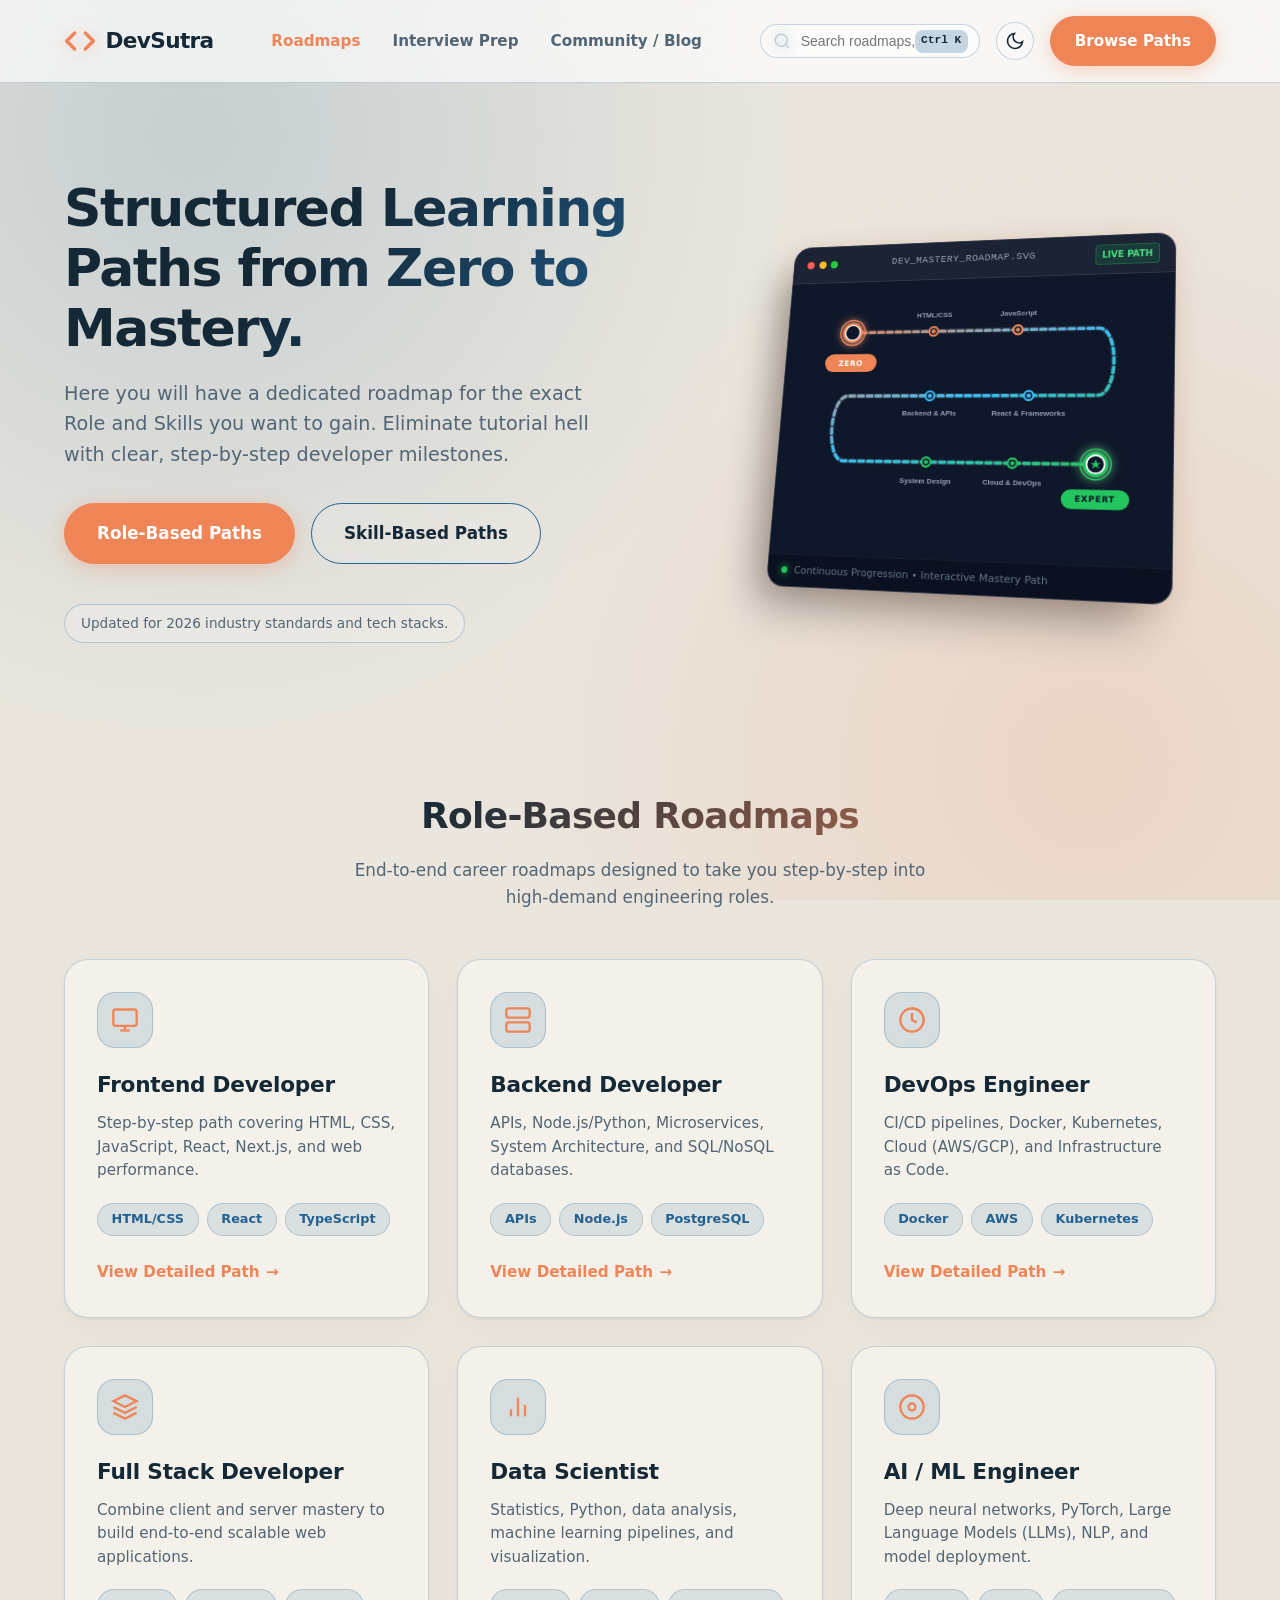
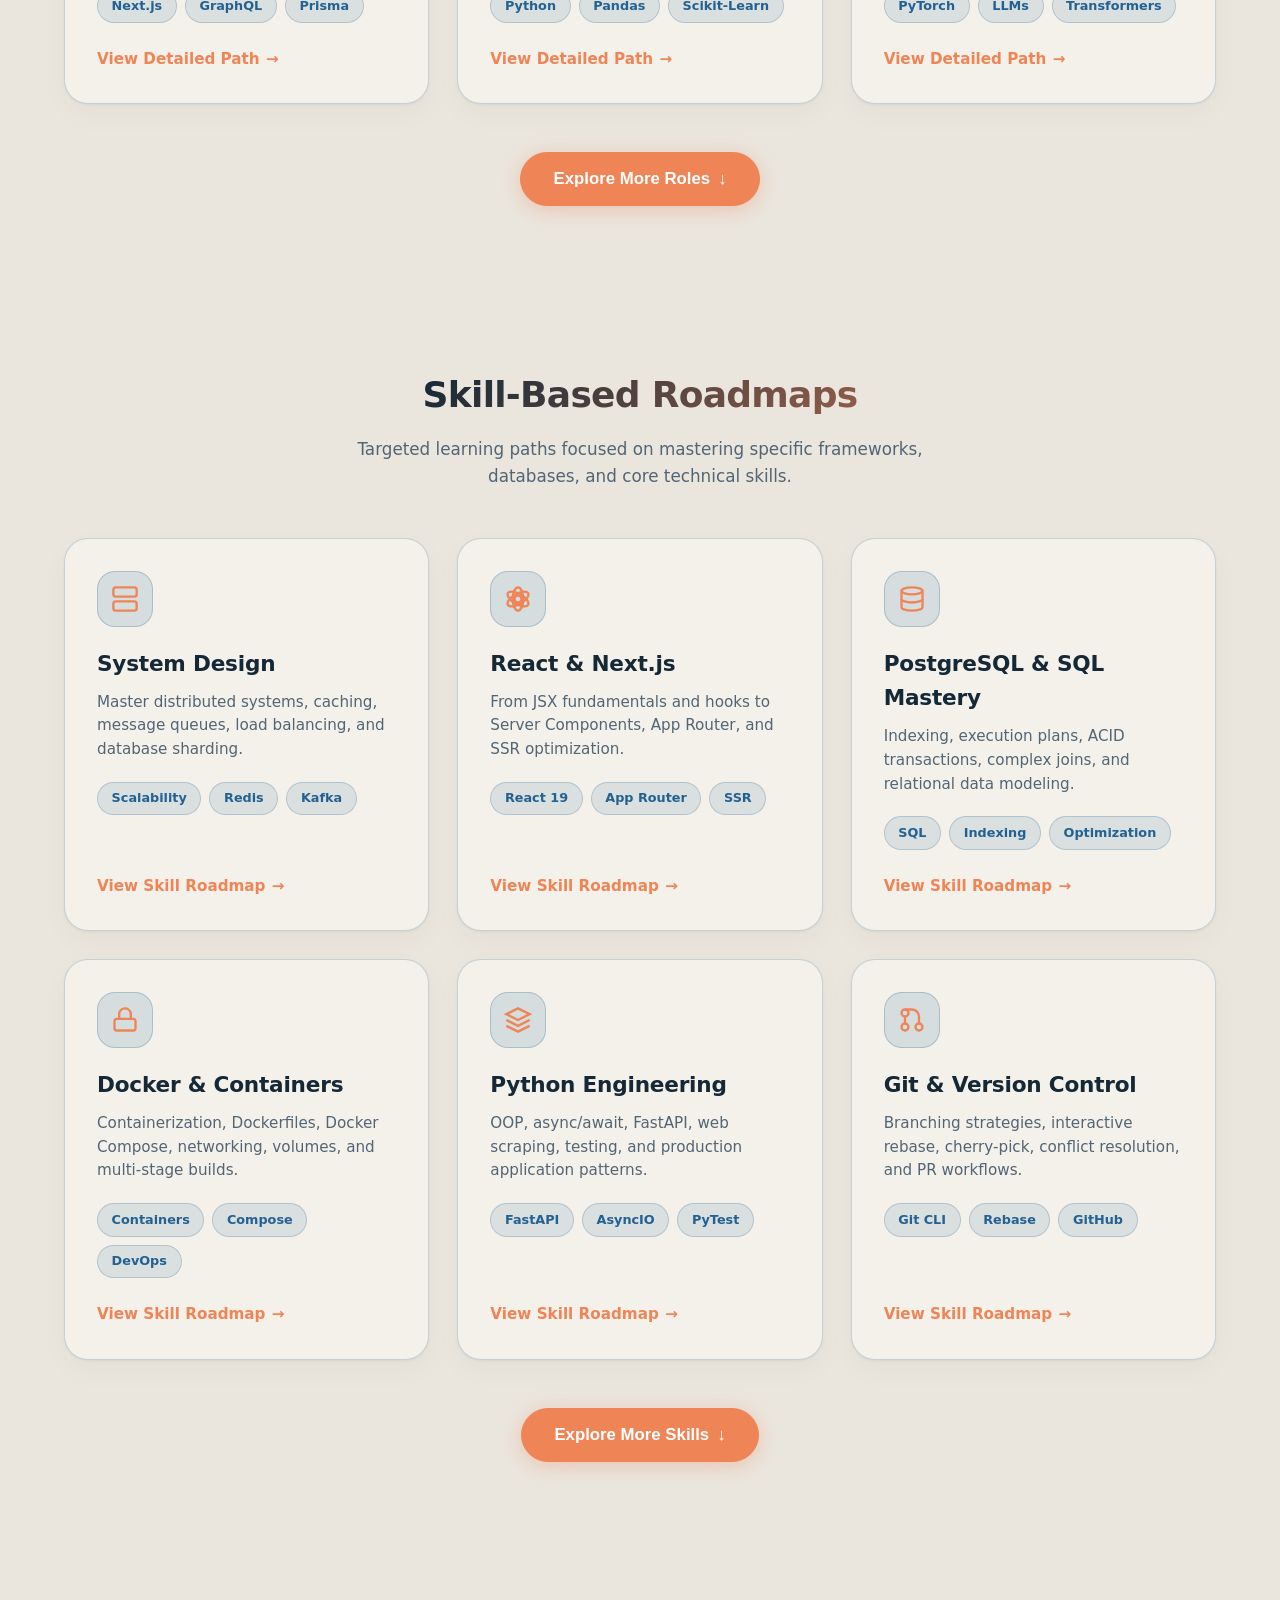
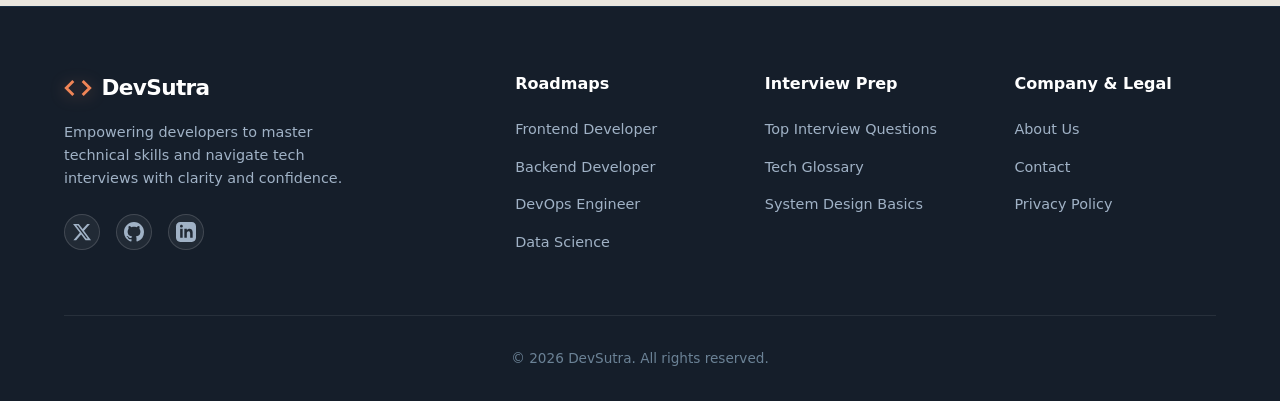
==== commit 332616c7: "Changes the No more options in explore" ====
--- a/test.html
+++ b/test.html
@@ -532,10 +532,6 @@
           <p id="no-more-skills-msg" class="no-more-msg hidden-card">
             ✨ You've reached the end! All available skill-based roadmaps are displayed.
           </p>
-
-          <div class="hero-trust-badge">
-          <span class="trust-text">Updated for 2026 industry standards and tech stacks.</span>
-        </div>
 
         </div>
 
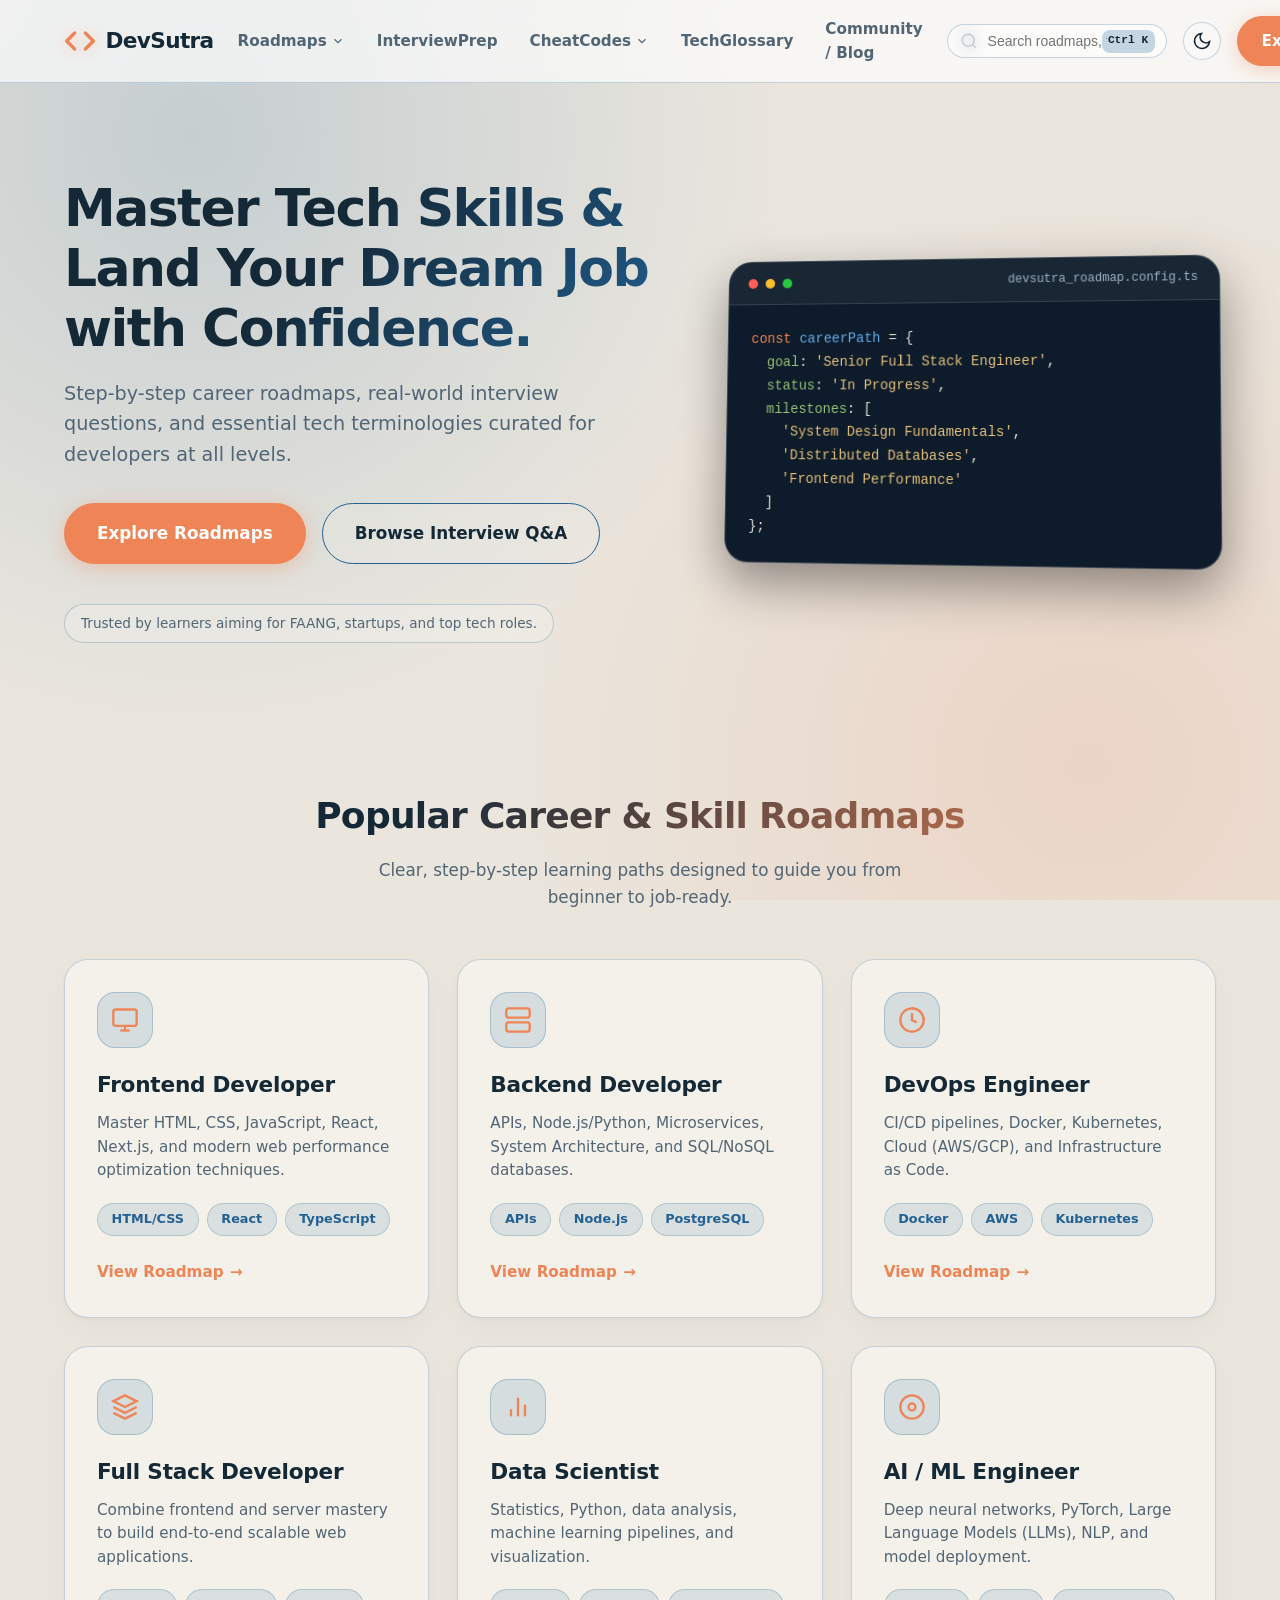
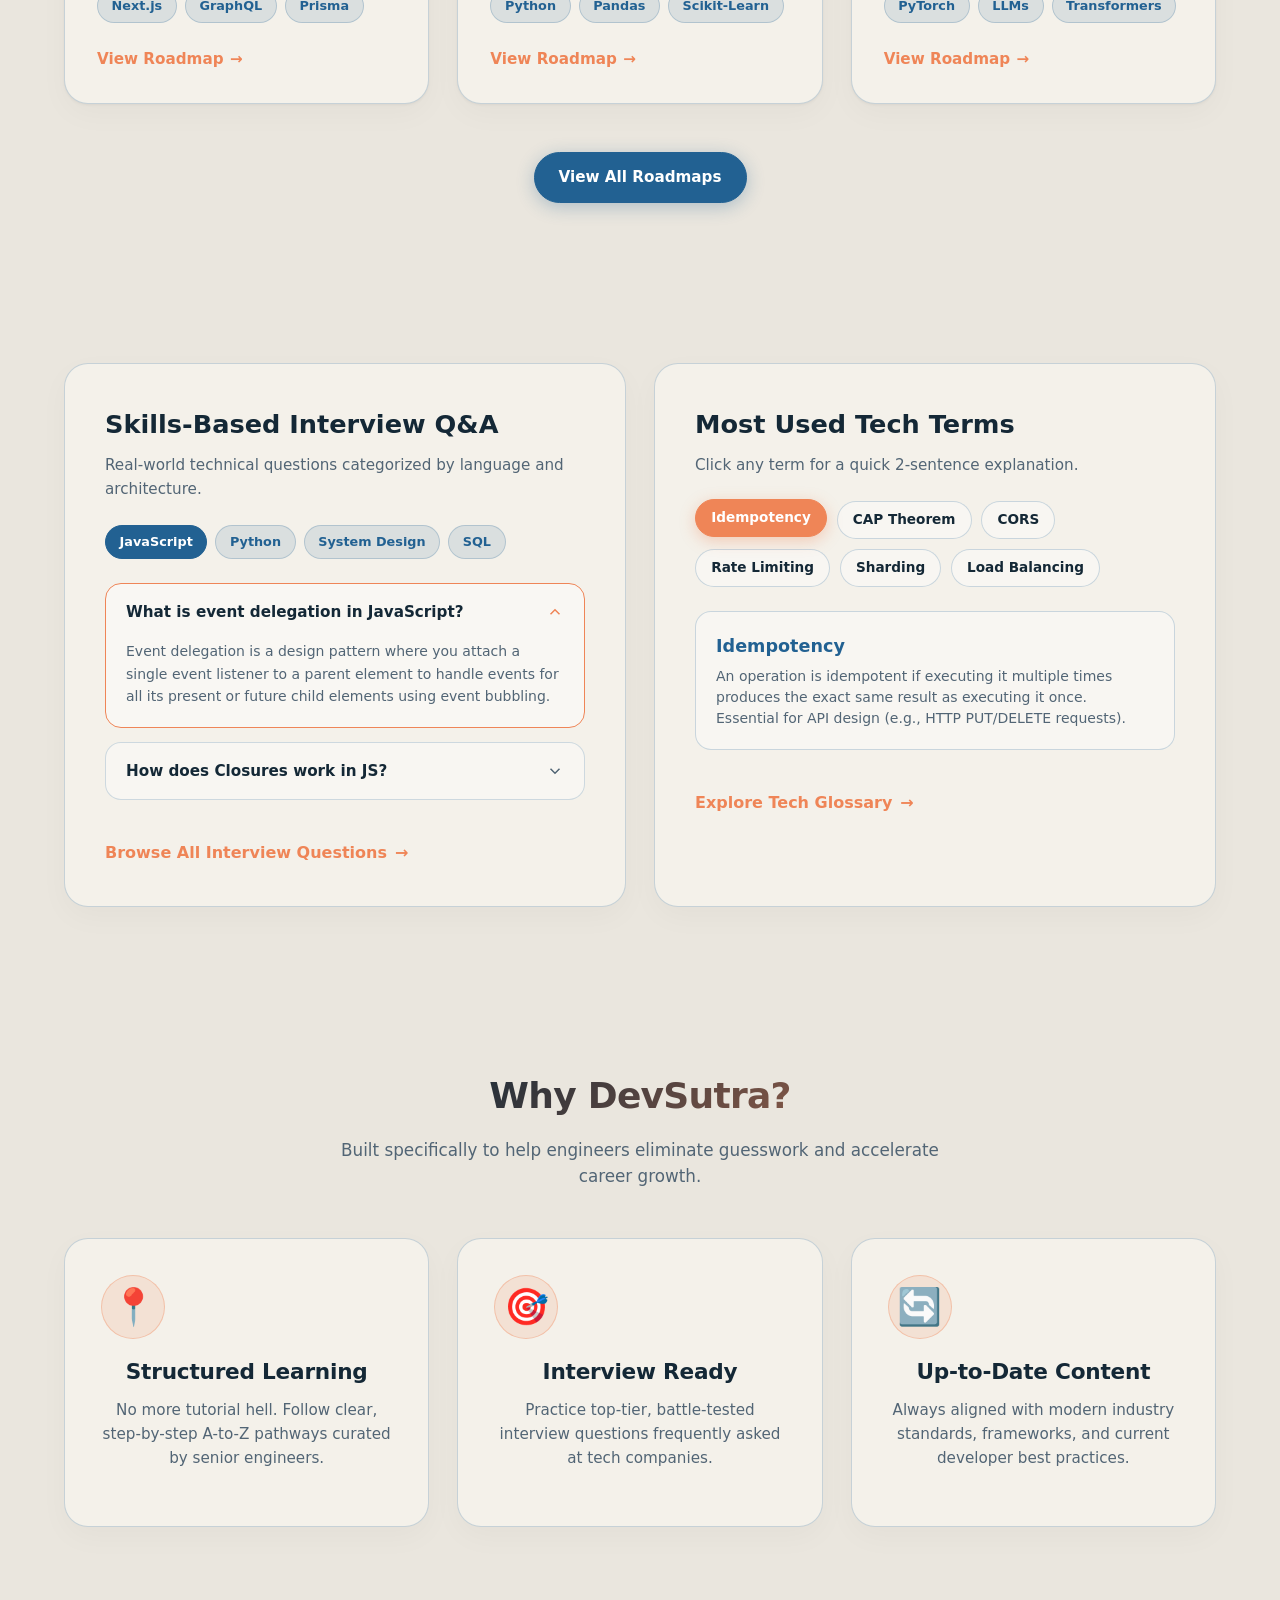
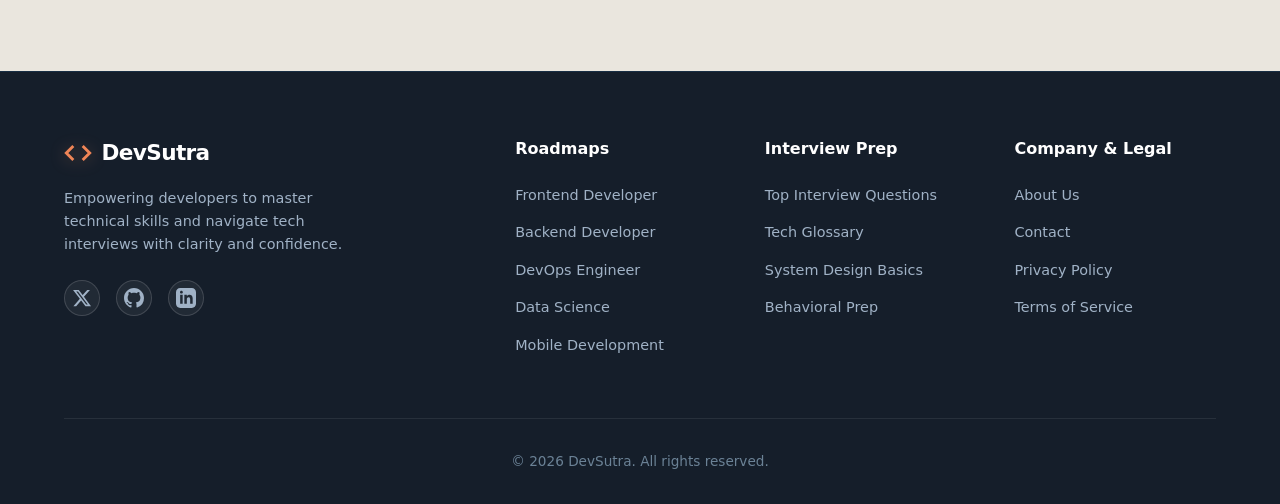
==== commit 3548cc31: "upload changes in test/html" ====
--- a/test.html
+++ b/test.html
@@ -3,21 +3,21 @@
 <head>
   <meta charset="UTF-8" />
   <meta name="viewport" content="width=device-width, initial-scale=1.0" />
-  <meta name="description" content="DevSutra Roadmaps - Step-by-step Role-based and Skill-based career learning paths from zero to mastery." />
-  <title>Developer Roadmaps - DevSutra</title>
-  <link rel="stylesheet" href="../../assets/css/style.css" />
-    <link rel="stylesheet" href="../../assets/css/roadmap.css" />
+
+  <meta name="description" content="DevSutra - Master Tech Skills & Land Your Dream Job with Confidence. Step-by-step career roadmaps, real-world interview questions, and essential tech terminologies." />
+  <title>DevSutra - Tech Career & Skill-Mastery Platform</title>
+  <link rel="stylesheet" href="assets/css/style.css?v=3" />
 </head>
 <body>
 
   <!-- =========================================================================
-       1. HEADER (SHARED WITH HOMEPAGE)
+       1. HEADER (NAVIGATION BAR)
        ========================================================================= -->
   <header class="header">
     <div class="container header-container">
       
       <!-- Brand Logo -->
-      <a href="index.html" class="brand-logo" aria-label="DevSutra Home">
+      <a href="/" class="brand-logo" aria-label="DevSutra Home">
         <svg class="logo-icon" width="32" height="32" viewBox="0 0 24 24" fill="none" stroke="currentColor" stroke-width="2.5" stroke-linecap="round" stroke-linejoin="round">
           <polyline points="16 18 22 12 16 6"></polyline>
           <polyline points="8 6 2 12 8 18"></polyline>
@@ -25,15 +25,37 @@
         <span class="logo-text">DevSutra</span>
       </a>
 
+    
+  <!-- <a href="/" class="brand-logo" aria-label="DevSutra Home">
+    <img src="assets/images/DevSutraLogo.png" alt="DevSutra Logo" class="logo-img" />
+
+  </a> -->
+
       <!-- Navigation Links -->
       <nav class="nav-menu" aria-label="Main Navigation">
         <ul class="nav-list">
           <li class="nav-item">
-            <a href="roadmaps.html" class="nav-link active">Roadmaps</a>
+            <a href="#roadmaps" class="nav-link">
+              Roadmaps
+              <svg class="chevron-icon" width="14" height="14" viewBox="0 0 24 24" fill="none" stroke="currentColor" stroke-width="2"><polyline points="6 9 12 15 18 9"></polyline></svg>
+            </a>
           </li>
+
           <li class="nav-item">
-            <a href="index.html#interview-prep" class="nav-link">Interview Prep</a>
+            <a href="#interview-prep" class="nav-link">InterviewPrep</a>
           </li>
+
+          <li class="nav-item">
+            <a href="#cheatcodes" class="nav-link">
+              CheatCodes
+              <svg class="chevron-icon" width="14" height="14" viewBox="0 0 24 24" fill="none" stroke="currentColor" stroke-width="2"><polyline points="6 9 12 15 18 9"></polyline></svg>
+            </a>
+          </li>
+          
+          <li class="nav-item">
+            <a href="#glossary" class="nav-link">TechGlossary</a>
+          </li>
+
           <li class="nav-item">
             <a href="#community" class="nav-link">Community / Blog</a>
           </li>
@@ -45,7 +67,7 @@
         <!-- Search Input -->
         <div class="search-box">
           <svg class="search-icon" width="18" height="18" viewBox="0 0 24 24" fill="none" stroke="currentColor" stroke-width="2"><circle cx="11" cy="11" r="8"></circle><line x1="21" y1="21" x2="16.65" y2="16.65"></line></svg>
-          <input type="search" id="site-search" placeholder="Search roadmaps, skills..." aria-label="Search content" />
+          <input type="search" id="site-search" placeholder="Search roadmaps, topics..." aria-label="Search content" />
           <kbd class="search-shortcut">Ctrl K</kbd>
         </div>
 
@@ -55,176 +77,55 @@
         </button>
 
         <!-- CTA Button -->
-        <a href="#role-roadmaps" class="btn btn-primary">Browse Paths</a>
+        <a href="#roadmaps" class="btn btn-primary">Explore Roadmaps</a>
       </div>
 
     </div>
   </header>
 
   <!-- =========================================================================
-       2. ROADMAP SUBPAGE HERO SECTION
+       2. HERO SECTION
        ========================================================================= -->
   <section class="hero-section">
     <div class="container hero-container">
       
       <div class="hero-content">
-        <h1 class="hero-title">Structured Learning Paths from Zero to Mastery.</h1>
+        <h1 class="hero-title">Master Tech Skills &amp; Land Your Dream Job with Confidence.</h1>
         <p class="hero-subtitle">
-          Here you will have a dedicated roadmap for the exact Role and Skills you want to gain. Eliminate tutorial hell with clear, step-by-step developer milestones.
+          Step-by-step career roadmaps, real-world interview questions, and essential tech terminologies curated for developers at all levels.
         </p>
 
-        <!-- Quick Jump Filter Buttons -->
+        <!-- Dual CTAs -->
         <div class="hero-cta-group">
-          <a href="#role-roadmaps" class="btn btn-primary btn-large">Role-Based Paths</a>
-          <a href="#skill-roadmaps" class="btn btn-outline btn-large">Skill-Based Paths</a>
-        </div>
-
+          <a href="pages/roadmap/roadmap.html" class="btn btn-primary btn-large">Explore Roadmaps</a>
+          <a href="#interview-prep" class="btn btn-outline btn-large">Browse Interview Q&amp;A</a>
+        </div>
+
+        <!-- Social Proof -->
         <div class="hero-trust-badge">
-          <span class="trust-text">Updated for 2026 industry standards and tech stacks.</span>
-        </div>
-      </div>
-
-      <!-- Roadmap Zero to Expert Zigzag Path Visual -->
+          <span class="trust-text">Trusted by learners aiming for FAANG, startups, and top tech roles.</span>
+        </div>
+      </div>
+
+      <!-- Hero Visual / Code Graphic Mockup -->
       <div class="hero-visual">
-        <div class="zigzag-card">
-          <div class="zigzag-header">
-            <div class="dot-group">
-              <span class="dot red"></span>
-              <span class="dot yellow"></span>
-              <span class="dot green"></span>
-            </div>
-            <span class="zigzag-card-title">DEV_MASTERY_ROADMAP.SVG</span>
-            <span class="badge-live">LIVE PATH</span>
-          </div>
-
-          <div class="zigzag-body">
-            <svg class="roadmap-svg" viewBox="0 0 540 380" fill="none" xmlns="http://www.w3.org/2000/svg">
-              <defs>
-                <!-- Line Gradient -->
-                <linearGradient id="pathGradient" x1="0%" y1="0%" x2="100%" y2="100%">
-                  <stop offset="0%" stop-color="#EF8557"/>
-                  <stop offset="50%" stop-color="#38bdf8"/>
-                  <stop offset="100%" stop-color="#22c55e"/>
-                </linearGradient>
-
-                <!-- Glow Filters -->
-                <filter id="glow-start" x="-50%" y="-50%" width="200%" height="200%">
-                  <feGaussianBlur stdDeviation="6" result="blur"/>
-                  <feComposite in="SourceGraphic" in2="blur" operator="over"/>
-                </filter>
-                <filter id="glow-end" x="-50%" y="-50%" width="200%" height="200%">
-                  <feGaussianBlur stdDeviation="8" result="blur"/>
-                  <feComposite in="SourceGraphic" in2="blur" operator="over"/>
-                </filter>
-
-                <!-- Pulsing CSS inside SVG -->
-                <style>
-                  .pulse-ring {
-                    animation: pulse 2s cubic-bezier(0.4, 0, 0.6, 1) infinite;
-                    transform-origin: center;
-                  }
-                  @keyframes pulse {
-                    0% { r: 18px; opacity: 0.8; }
-                    100% { r: 32px; opacity: 0; }
-                  }
-                  .dash-line {
-                    stroke-dasharray: 8 6;
-                    animation: dashMove 20s linear infinite;
-                  }
-                  @keyframes dashMove {
-                    to { stroke-dashoffset: -100; }
-                  }
-                </style>
-              </defs>
-
-              <!-- Main Zigzag Path Track (Background) -->
-              <path class="zigzag-track-bg" d="M 80,60 H 460 C 490,60 490,160 460,160 H 80 C 50,160 50,260 80,260 H 460" 
-                    stroke="rgba(255, 255, 255, 0.1)" stroke-width="8" stroke-linecap="round" stroke-linejoin="round"/>
-
-              <!-- Animated Gradient Path -->
-              <path class="zigzag-track dash-line" d="M 80,60 H 460 C 490,60 490,160 460,160 H 80 C 50,160 50,260 80,260 H 460" 
-                    stroke="url(#pathGradient)" stroke-width="5" stroke-linecap="round" stroke-linejoin="round"/>
-
-              <!-- INTERMEDIATE DOTS (MILSTONES) -->
-              <!-- Point 1 (Step 1) -->
-              <g class="node-group">
-                <circle cx="210" cy="60" r="7" fill="#1e293b" stroke="#EF8557" stroke-width="3"/>
-                <circle cx="210" cy="60" r="3" fill="#EF8557"/>
-                <text x="210" y="38" text-anchor="middle" class="svg-node-text">HTML/CSS</text>
-              </g>
-
-              <!-- Point 2 (Step 2) -->
-              <g class="node-group">
-                <circle cx="340" cy="60" r="7" fill="#1e293b" stroke="#EF8557" stroke-width="3"/>
-                <circle cx="340" cy="60" r="3" fill="#EF8557"/>
-                <text x="340" y="38" text-anchor="middle" class="svg-node-text">JavaScript</text>
-              </g>
-
-              <!-- Point 3 (Corner turn) -->
-              <g class="node-group">
-                <circle cx="360" cy="160" r="7" fill="#1e293b" stroke="#38bdf8" stroke-width="3"/>
-                <circle cx="360" cy="160" r="3" fill="#38bdf8"/>
-                <text x="360" y="190" text-anchor="middle" class="svg-node-text">React & Frameworks</text>
-              </g>
-
-              <!-- Point 4 (Mid Way) -->
-              <g class="node-group">
-                <circle cx="210" cy="160" r="7" fill="#1e293b" stroke="#38bdf8" stroke-width="3"/>
-                <circle cx="210" cy="160" r="3" fill="#38bdf8"/>
-                <text x="210" y="190" text-anchor="middle" class="svg-node-text">Backend & APIs</text>
-              </g>
-
-              <!-- Point 5 (Step 5) -->
-              <g class="node-group">
-                <circle cx="210" cy="260" r="7" fill="#1e293b" stroke="#22c55e" stroke-width="3"/>
-                <circle cx="210" cy="260" r="3" fill="#22c55e"/>
-                <text x="210" y="292" text-anchor="middle" class="svg-node-text">System Design</text>
-              </g>
-
-              <!-- Point 6 (Step 6) -->
-              <g class="node-group">
-                <circle cx="340" cy="260" r="7" fill="#1e293b" stroke="#22c55e" stroke-width="3"/>
-                <circle cx="340" cy="260" r="3" fill="#22c55e"/>
-                <text x="340" y="292" text-anchor="middle" class="svg-node-text">Cloud & DevOps</text>
-              </g>
-
-              <!-- ========================================== -->
-              <!-- STARTING POINT ("ZERO") -->
-              <!-- ========================================== -->
-              <g class="start-point" filter="url(#glow-start)">
-                <circle cx="80" cy="60" r="20" class="pulse-ring" fill="none" stroke="#EF8557" stroke-width="2"/>
-                <circle cx="80" cy="60" r="16" fill="#EF8557"/>
-                <circle cx="80" cy="60" r="12" fill="#0f172a" stroke="#ffffff" stroke-width="2"/>
-              </g>
-              <!-- ZERO Label Card -->
-              <g transform="translate(80, 108)">
-                <rect x="-42" y="-14" width="84" height="28" rx="14" fill="#EF8557"/>
-                <text x="0" y="4" text-anchor="middle" fill="#ffffff" font-weight="900" font-size="12" letter-spacing="1">ZERO</text>
-              </g>
-
-              <!-- ========================================== -->
-              <!-- END POINT ("EXPERT") -->
-              <!-- ========================================== -->
-              <g class="end-point" filter="url(#glow-end)">
-                <circle cx="460" cy="260" r="22" class="pulse-ring" fill="none" stroke="#22c55e" stroke-width="2"/>
-                <circle cx="460" cy="260" r="18" fill="#22c55e"/>
-                <circle cx="460" cy="260" r="13" fill="#0f172a" stroke="#ffffff" stroke-width="2.5"/>
-                <!-- Star Icon inside Expert node -->
-                <path d="M460,253 L462,258 L467,258 L463,261 L465,266 L460,263 L455,266 L457,261 L453,258 L458,258 Z" fill="#22c55e"/>
-              </g>
-              <!-- EXPERT Label Card -->
-              <g transform="translate(460, 310)">
-                <rect x="-48" y="-14" width="96" height="28" rx="14" fill="#22c55e"/>
-                <text x="0" y="4" text-anchor="middle" fill="#0f172a" font-weight="900" font-size="12" letter-spacing="1">EXPERT</text>
-              </g>
-
-            </svg>
-          </div>
-
-          <!-- Bottom Status Banner -->
-          <div class="zigzag-footer">
-            <span class="status-indicator"></span>
-            <span class="footer-text">Continuous Progression • Interactive Mastery Path</span>
+        <div class="code-preview-card">
+          <div class="card-header">
+            <span class="dot red"></span>
+            <span class="dot yellow"></span>
+            <span class="dot green"></span>
+            <span class="file-title">devsutra_roadmap.config.ts</span>
+          </div>
+          <div class="card-body">
+            <pre><code><span class="keyword">const</span> <span class="variable">careerPath</span> = {
+  <span class="property">goal</span>: <span class="string">'Senior Full Stack Engineer'</span>,
+  <span class="property">status</span>: <span class="string">'In Progress'</span>,
+  <span class="property">milestones</span>: [
+    <span class="string">'System Design Fundamentals'</span>,
+    <span class="string">'Distributed Databases'</span>,
+    <span class="string">'Frontend Performance'</span>
+  ]
+};</code></pre>
           </div>
         </div>
       </div>
@@ -233,334 +134,295 @@
   </section>
 
   <!-- =========================================================================
-       3. MAIN ROADMAP CONTENT
+       3. CORE CONTENT SECTIONS
        ========================================================================= -->
   <main id="main-content">
 
-    <!-- A. ROLE-BASED ROADMAPS SECTION -->
-<section id="role-roadmaps" class="section roadmaps-section">
-  <div class="container">
-    
-    <div class="section-header text-center">
-      <h2 class="section-title">Role-Based Roadmaps</h2>
-      <p class="section-description">End-to-end career roadmaps designed to take you step-by-step into high-demand engineering roles.</p>
-    </div>
-
-    <!-- Role Cards Grid -->
-    <div class="grid grid-3-col" id="role-cards-grid">
-      
-      <!-- DEFAULT INITIAL 6 CARDS -->
-      <!-- Role 1: Frontend -->
-      <article class="card roadmap-card">
-        <div class="card-icon">
-          <svg width="28" height="28" viewBox="0 0 24 24" fill="none" stroke="currentColor" stroke-width="2"><rect x="2" y="3" width="20" height="14" rx="2" ry="2"></rect><line x1="8" y1="21" x2="16" y2="21"></line><line x1="12" y1="17" x2="12" y2="21"></line></svg>
-        </div>
-        <h3 class="card-title">Frontend Developer</h3>
-        <p class="card-text">Step-by-step path covering HTML, CSS, JavaScript, React, Next.js, and web performance.</p>
-        <div class="card-tags"><span class="card-tag">HTML/CSS</span><span class="card-tag">React</span><span class="card-tag">TypeScript</span></div>
-        <a href="#" class="card-link">View Detailed Path <span aria-hidden="true">&rarr;</span></a>
-      </article>
-
-      <!-- Role 2: Backend -->
-      <article class="card roadmap-card">
-        <div class="card-icon">
-          <svg width="28" height="28" viewBox="0 0 24 24" fill="none" stroke="currentColor" stroke-width="2"><rect x="2" y="2" width="20" height="8" rx="2" ry="2"></rect><rect x="2" y="14" width="20" height="8" rx="2" ry="2"></rect><line x1="6" y1="6" x2="6.01" y2="6"></line><line x1="6" y1="18" x2="6.01" y2="18"></line></svg>
-        </div>
-        <h3 class="card-title">Backend Developer</h3>
-        <p class="card-text">APIs, Node.js/Python, Microservices, System Architecture, and SQL/NoSQL databases.</p>
-        <div class="card-tags"><span class="card-tag">APIs</span><span class="card-tag">Node.js</span><span class="card-tag">PostgreSQL</span></div>
-        <a href="#" class="card-link">View Detailed Path <span aria-hidden="true">&rarr;</span></a>
-      </article>
-
-      <!-- Role 3: DevOps -->
-      <article class="card roadmap-card">
-        <div class="card-icon">
-          <svg width="28" height="28" viewBox="0 0 24 24" fill="none" stroke="currentColor" stroke-width="2"><path d="M22 12A10 10 0 1 0 12 22 10 10 0 0 0 22 12z"></path><path d="M12 2a10 10 0 0 1 10 10"></path><path d="M12 6v6l4 2"></path></svg>
-        </div>
-        <h3 class="card-title">DevOps Engineer</h3>
-        <p class="card-text">CI/CD pipelines, Docker, Kubernetes, Cloud (AWS/GCP), and Infrastructure as Code.</p>
-        <div class="card-tags"><span class="card-tag">Docker</span><span class="card-tag">AWS</span><span class="card-tag">Kubernetes</span></div>
-        <a href="#" class="card-link">View Detailed Path <span aria-hidden="true">&rarr;</span></a>
-      </article>
-
-      <!-- Role 4: Full Stack -->
-      <article class="card roadmap-card">
-        <div class="card-icon">
-          <svg width="28" height="28" viewBox="0 0 24 24" fill="none" stroke="currentColor" stroke-width="2"><polygon points="12 2 2 7 12 12 22 7 12 2"></polygon><polyline points="2 17 12 22 22 17"></polyline><polyline points="2 12 12 17 22 12"></polyline></svg>
-        </div>
-        <h3 class="card-title">Full Stack Developer</h3>
-        <p class="card-text">Combine client and server mastery to build end-to-end scalable web applications.</p>
-        <div class="card-tags"><span class="card-tag">Next.js</span><span class="card-tag">GraphQL</span><span class="card-tag">Prisma</span></div>
-        <a href="#" class="card-link">View Detailed Path <span aria-hidden="true">&rarr;</span></a>
-      </article>
-
-      <!-- Role 5: Data Scientist -->
-      <article class="card roadmap-card">
-        <div class="card-icon">
-          <svg width="28" height="28" viewBox="0 0 24 24" fill="none" stroke="currentColor" stroke-width="2"><line x1="18" y1="20" x2="18" y2="10"></line><line x1="12" y1="20" x2="12" y2="4"></line><line x1="6" y1="20" x2="6" y2="14"></line></svg>
-        </div>
-        <h3 class="card-title">Data Scientist</h3>
-        <p class="card-text">Statistics, Python, data analysis, machine learning pipelines, and visualization.</p>
-        <div class="card-tags"><span class="card-tag">Python</span><span class="card-tag">Pandas</span><span class="card-tag">Scikit-Learn</span></div>
-        <a href="#" class="card-link">View Detailed Path <span aria-hidden="true">&rarr;</span></a>
-      </article>
-
-      <!-- Role 6: AI / ML Engineer -->
-      <article class="card roadmap-card">
-        <div class="card-icon">
-          <svg width="28" height="28" viewBox="0 0 24 24" fill="none" stroke="currentColor" stroke-width="2"><path d="M12 2a10 10 0 0 1 10 10c0 5.523-4.477 10-10 10S2 17.523 2 12 6.477 2 12 2z"></path><circle cx="12" cy="12" r="3"></circle></svg>
-        </div>
-        <h3 class="card-title">AI / ML Engineer</h3>
-        <p class="card-text">Deep neural networks, PyTorch, Large Language Models (LLMs), NLP, and model deployment.</p>
-        <div class="card-tags"><span class="card-tag">PyTorch</span><span class="card-tag">LLMs</span><span class="card-tag">Transformers</span></div>
-        <a href="#" class="card-link">View Detailed Path <span aria-hidden="true">&rarr;</span></a>
-      </article>
-
-
-      <!-- BATCH 2: NEXT 6 ROLES (HIDDEN BY DEFAULT) -->
-      <!-- Role 7: Mobile App Developer -->
-      <article class="card roadmap-card hidden-card">
-        <div class="card-icon"><svg width="28" height="28" viewBox="0 0 24 24" fill="none" stroke="currentColor" stroke-width="2"><rect x="5" y="2" width="14" height="20" rx="2" ry="2"></rect><line x1="12" y1="18" x2="12.01" y2="18"></line></svg></div>
-        <h3 class="card-title">Mobile App Developer</h3>
-        <p class="card-text">Cross-platform and native mobile applications with React Native, Flutter, Swift, and Kotlin.</p>
-        <div class="card-tags"><span class="card-tag">React Native</span><span class="card-tag">Flutter</span><span class="card-tag">iOS/Android</span></div>
-        <a href="#" class="card-link">View Detailed Path <span aria-hidden="true">&rarr;</span></a>
-      </article>
-
-      <!-- Role 8: Cybersecurity Engineer -->
-      <article class="card roadmap-card hidden-card">
-        <div class="card-icon"><svg width="28" height="28" viewBox="0 0 24 24" fill="none" stroke="currentColor" stroke-width="2"><path d="M12 22s8-4 8-10V5l-8-3-8 3v7c0 6 8 10 8 10z"></path></svg></div>
-        <h3 class="card-title">Cybersecurity Engineer</h3>
-        <p class="card-text">Application security, penetration testing, ethical hacking, network defense, and cryptography.</p>
-        <div class="card-tags"><span class="card-tag">Ethical Hacking</span><span class="card-tag">OWASP</span><span class="card-tag">Network Security</span></div>
-        <a href="#" class="card-link">View Detailed Path <span aria-hidden="true">&rarr;</span></a>
-      </article>
-
-      <!-- Role 9: Cloud Architect -->
-      <article class="card roadmap-card hidden-card">
-        <div class="card-icon"><svg width="28" height="28" viewBox="0 0 24 24" fill="none" stroke="currentColor" stroke-width="2"><path d="M18 10h-1.26A8 8 0 1 0 9 20h9a5 5 0 0 0 0-10z"></path></svg></div>
-        <h3 class="card-title">Cloud Architect</h3>
-        <p class="card-text">Design resilient, highly available cloud infrastructure on AWS, Azure, and Google Cloud.</p>
-        <div class="card-tags"><span class="card-tag">AWS</span><span class="card-tag">Azure</span><span class="card-tag">Terraform</span></div>
-        <a href="#" class="card-link">View Detailed Path <span aria-hidden="true">&rarr;</span></a>
-      </article>
-
-      <!-- Role 10: Data Engineer -->
-      <article class="card roadmap-card hidden-card">
-        <div class="card-icon"><svg width="28" height="28" viewBox="0 0 24 24" fill="none" stroke="currentColor" stroke-width="2"><path d="M21 16V8a2 2 0 0 0-1-1.73l-7-4a2 2 0 0 0-2 0l-7 4A2 2 0 0 0 3 8v8a2 2 0 0 0 1 1.73l7 4a2 2 0 0 0 2 0l7-4A2 2 0 0 0 21 16z"></path></svg></div>
-        <h3 class="card-title">Data Engineer</h3>
-        <p class="card-text">Build robust ETL pipelines, data warehouses, and big data streaming platforms with Apache Spark.</p>
-        <div class="card-tags"><span class="card-tag">Apache Spark</span><span class="card-tag">Snowflake</span><span class="card-tag">ETL</span></div>
-        <a href="#" class="card-link">View Detailed Path <span aria-hidden="true">&rarr;</span></a>
-      </article>
-
-      <!-- Role 11: QA Automation Engineer -->
-      <article class="card roadmap-card hidden-card">
-        <div class="card-icon"><svg width="28" height="28" viewBox="0 0 24 24" fill="none" stroke="currentColor" stroke-width="2"><polyline points="9 11 12 14 22 4"></polyline><path d="M21 12v7a2 2 0 0 1-2 2H5a2 2 0 0 1-2-2V5a2 2 0 0 1 2-2h11"></path></svg></div>
-        <h3 class="card-title">QA Automation Engineer</h3>
-        <p class="card-text">Automated testing suites, E2E test frameworks with Cypress/Playwright, and performance testing.</p>
-        <div class="card-tags"><span class="card-tag">Playwright</span><span class="card-tag">Cypress</span><span class="card-tag">CI Testing</span></div>
-        <a href="#" class="card-link">View Detailed Path <span aria-hidden="true">&rarr;</span></a>
-      </article>
-
-      <!-- Role 12: Blockchain / Web3 Developer -->
-      <article class="card roadmap-card hidden-card">
-        <div class="card-icon"><svg width="28" height="28" viewBox="0 0 24 24" fill="none" stroke="currentColor" stroke-width="2"><rect x="2" y="7" width="20" height="14" rx="2" ry="2"></rect><path d="M16 21V5a2 2 0 0 0-2-2h-4a2 2 0 0 0-2 2v16"></path></svg></div>
-        <h3 class="card-title">Blockchain &amp; Web3 Developer</h3>
-        <p class="card-text">Smart contracts development with Solidity, Ethereum architecture, dApps, and decentralization.</p>
-        <div class="card-tags"><span class="card-tag">Solidity</span><span class="card-tag">Ethers.js</span><span class="card-tag">Smart Contracts</span></div>
-        <a href="#" class="card-link">View Detailed Path <span aria-hidden="true">&rarr;</span></a>
-      </article>
-
-    </div>
-
-    <!-- EXPLORE MORE BUTTON ACTION AREA -->
-    <div class="explore-more-container text-center">
-      <button id="explore-more-roles-btn" class="btn btn-primary btn-large">
-        Explore More Roles <span class="btn-arrow">&darr;</span>
-      </button>
-      <p id="no-more-roles-msg" class="no-more-msg hidden-card">
-        ✨ You've reached the end! All available role-based roadmaps are displayed.
-      </p>
-    </div>
-
-  </div>
-</section>
-
-    <!-- B. SKILL-BASED ROADMAPS SECTION -->
-    <section id="skill-roadmaps" class="section roadmaps-section">
+    <!-- A. POPULAR CAREER & SKILL ROADMAPS SECTION -->
+    <section id="roadmaps" class="section roadmaps-section">
       <div class="container">
         
         <div class="section-header text-center">
-          <h2 class="section-title">Skill-Based Roadmaps</h2>
-          <p class="section-description">Targeted learning paths focused on mastering specific frameworks, databases, and core technical skills.</p>
-        </div>
-
-        <!-- Skill Cards Grid -->
-        <div class="grid grid-3-col" id="skill-cards-grid">
+          <h2 class="section-title">Popular Career &amp; Skill Roadmaps</h2>
+          <p class="section-description">Clear, step-by-step learning paths designed to guide you from beginner to job-ready.</p>
+        </div>
+
+        <!-- Roadmaps Grid -->
+        <div class="grid grid-3-col">
           
-          <!-- DEFAULT INITIAL 6 SKILLS -->
-          <!-- Skill 1: System Design -->
-          <article class="card roadmap-card">
-            <div class="card-icon">
-              <svg width="28" height="28" viewBox="0 0 24 24" fill="none" stroke="currentColor" stroke-width="2"><rect x="2" y="2" width="20" height="8" rx="2"></rect><rect x="2" y="14" width="20" height="8" rx="2"></rect></svg>
-            </div>
-            <h3 class="card-title">System Design</h3>
-            <p class="card-text">Master distributed systems, caching, message queues, load balancing, and database sharding.</p>
-            <div class="card-tags"><span class="card-tag">Scalability</span><span class="card-tag">Redis</span><span class="card-tag">Kafka</span></div>
-            <a href="#" class="card-link">View Skill Roadmap <span aria-hidden="true">&rarr;</span></a>
-          </article>
-
-          <!-- Skill 2: React & Next.js -->
-          <article class="card roadmap-card">
-            <div class="card-icon">
-              <svg width="28" height="28" viewBox="0 0 24 24" fill="none" stroke="currentColor" stroke-width="2"><circle cx="12" cy="12" r="3"></circle><ellipse cx="12" cy="12" rx="10" ry="4.5" transform="rotate(30 12 12)"></ellipse><ellipse cx="12" cy="12" rx="10" ry="4.5" transform="rotate(90 12 12)"></ellipse><ellipse cx="12" cy="12" rx="10" ry="4.5" transform="rotate(150 12 12)"></ellipse></svg>
-            </div>
-            <h3 class="card-title">React &amp; Next.js</h3>
-            <p class="card-text">From JSX fundamentals and hooks to Server Components, App Router, and SSR optimization.</p>
-            <div class="card-tags"><span class="card-tag">React 19</span><span class="card-tag">App Router</span><span class="card-tag">SSR</span></div>
-            <a href="#" class="card-link">View Skill Roadmap <span aria-hidden="true">&rarr;</span></a>
-          </article>
-
-          <!-- Skill 3: PostgreSQL & SQL -->
-          <article class="card roadmap-card">
-            <div class="card-icon">
-              <svg width="28" height="28" viewBox="0 0 24 24" fill="none" stroke="currentColor" stroke-width="2"><ellipse cx="12" cy="5" rx="9" ry="3"></ellipse><path d="M21 12c0 1.66-4 3-9 3s-9-1.34-9-3"></path><path d="M3 5v14c0 1.66 4 3 9 3s9-1.34 9-3V5"></path></svg>
-            </div>
-            <h3 class="card-title">PostgreSQL &amp; SQL Mastery</h3>
-            <p class="card-text">Indexing, execution plans, ACID transactions, complex joins, and relational data modeling.</p>
-            <div class="card-tags"><span class="card-tag">SQL</span><span class="card-tag">Indexing</span><span class="card-tag">Optimization</span></div>
-            <a href="#" class="card-link">View Skill Roadmap <span aria-hidden="true">&rarr;</span></a>
-          </article>
-
-          <!-- Skill 4: Docker & Containers -->
-          <article class="card roadmap-card">
-            <div class="card-icon">
-              <svg width="28" height="28" viewBox="0 0 24 24" fill="none" stroke="currentColor" stroke-width="2"><rect x="3" y="11" width="18" height="10" rx="2"></rect><path d="M7 11V7a5 5 0 0 1 10 0v4"></path></svg>
-            </div>
-            <h3 class="card-title">Docker &amp; Containers</h3>
-            <p class="card-text">Containerization, Dockerfiles, Docker Compose, networking, volumes, and multi-stage builds.</p>
-            <div class="card-tags"><span class="card-tag">Containers</span><span class="card-tag">Compose</span><span class="card-tag">DevOps</span></div>
-            <a href="#" class="card-link">View Skill Roadmap <span aria-hidden="true">&rarr;</span></a>
-          </article>
-
-          <!-- Skill 5: Python Engineering -->
-          <article class="card roadmap-card">
-            <div class="card-icon">
-              <svg width="28" height="28" viewBox="0 0 24 24" fill="none" stroke="currentColor" stroke-width="2"><path d="M12 2L2 7l10 5 10-5-10-5zM2 17l10 5 10-5M2 12l10 5 10-5"></path></svg>
-            </div>
-            <h3 class="card-title">Python Engineering</h3>
-            <p class="card-text">OOP, async/await, FastAPI, web scraping, testing, and production application patterns.</p>
-            <div class="card-tags"><span class="card-tag">FastAPI</span><span class="card-tag">AsyncIO</span><span class="card-tag">PyTest</span></div>
-            <a href="#" class="card-link">View Skill Roadmap <span aria-hidden="true">&rarr;</span></a>
-          </article>
-
-          <!-- Skill 6: Git & Version Control -->
-          <article class="card roadmap-card">
-            <div class="card-icon">
-              <svg width="28" height="28" viewBox="0 0 24 24" fill="none" stroke="currentColor" stroke-width="2"><circle cx="18" cy="18" r="3"></circle><circle cx="6" cy="6" r="3"></circle><circle cx="6" cy="18" r="3"></circle><line x1="6" y1="9" x2="6" y2="15"></line><path d="M18 15V9a6 6 0 0 0-6-6H6"></path></svg>
-            </div>
-            <h3 class="card-title">Git &amp; Version Control</h3>
-            <p class="card-text">Branching strategies, interactive rebase, cherry-pick, conflict resolution, and PR workflows.</p>
-            <div class="card-tags"><span class="card-tag">Git CLI</span><span class="card-tag">Rebase</span><span class="card-tag">GitHub</span></div>
-            <a href="#" class="card-link">View Skill Roadmap <span aria-hidden="true">&rarr;</span></a>
-          </article>
-
-
-          <!-- BATCH 2: NEXT 6 SKILLS (HIDDEN BY DEFAULT) -->
-          <!-- Skill 7: GraphQL & REST APIs -->
-          <article class="card roadmap-card hidden-card">
-            <div class="card-icon"><svg width="28" height="28" viewBox="0 0 24 24" fill="none" stroke="currentColor" stroke-width="2"><polygon points="12 2 2 7 12 12 22 7 12 2"></polygon><polyline points="2 17 12 22 22 17"></polyline><polyline points="2 12 12 17 22 12"></polyline></svg></div>
-            <h3 class="card-title">GraphQL &amp; API Design</h3>
-            <p class="card-text">Schema design, mutations, resolvers, caching, and building robust RESTful & GraphQL APIs.</p>
-            <div class="card-tags"><span class="card-tag">GraphQL</span><span class="card-tag">REST</span><span class="card-tag">Apollo</span></div>
-            <a href="#" class="card-link">View Skill Roadmap <span aria-hidden="true">&rarr;</span></a>
-          </article>
-
-          <!-- Skill 8: Kubernetes & Orchestration -->
-          <article class="card roadmap-card hidden-card">
-            <div class="card-icon"><svg width="28" height="28" viewBox="0 0 24 24" fill="none" stroke="currentColor" stroke-width="2"><path d="M12 22s8-4 8-10V5l-8-3-8 3v7c0 6 8 10 8 10z"></path></svg></div>
-            <h3 class="card-title">Kubernetes Orchestration</h3>
-            <p class="card-text">Pods, Deployments, Services, Helm charts, ingress controllers, and cluster management.</p>
-            <div class="card-tags"><span class="card-tag">K8s</span><span class="card-tag">Helm</span><span class="card-tag">Cluster Management</span></div>
-            <a href="#" class="card-link">View Skill Roadmap <span aria-hidden="true">&rarr;</span></a>
-          </article>
-
-          <!-- Skill 9: TypeScript Mastery -->
-          <article class="card roadmap-card hidden-card">
-            <div class="card-icon"><svg width="28" height="28" viewBox="0 0 24 24" fill="none" stroke="currentColor" stroke-width="2"><path d="M16 18l6-6-6-6"></path><path d="M8 6l-6 6 6 6"></path></svg></div>
-            <h3 class="card-title">TypeScript Mastery</h3>
-            <p class="card-text">Advanced generics, conditional types, utility types, type guards, and strict type safety.</p>
-            <div class="card-tags"><span class="card-tag">TypeScript</span><span class="card-tag">Generics</span><span class="card-tag">Type Safety</span></div>
-            <a href="#" class="card-link">View Skill Roadmap <span aria-hidden="true">&rarr;</span></a>
-          </article>
-
-          <!-- Skill 10: Redis & In-Memory Caching -->
-          <article class="card roadmap-card hidden-card">
-            <div class="card-icon"><svg width="28" height="28" viewBox="0 0 24 24" fill="none" stroke="currentColor" stroke-width="2"><rect x="2" y="3" width="20" height="14" rx="2" ry="2"></rect><line x1="8" y1="21" x2="16" y2="21"></line><line x1="12" y1="17" x2="12" y2="21"></line></svg></div>
-            <h3 class="card-title">Redis &amp; Caching Strategies</h3>
-            <p class="card-text">Data structures, pub/sub messaging, rate limiting, session storage, and cache invalidation.</p>
-            <div class="card-tags"><span class="card-tag">Redis</span><span class="card-tag">Caching</span><span class="card-tag">Pub/Sub</span></div>
-            <a href="#" class="card-link">View Skill Roadmap <span aria-hidden="true">&rarr;</span></a>
-          </article>
-
-          <!-- Skill 11: CI/CD & GitHub Actions -->
-          <article class="card roadmap-card hidden-card">
-            <div class="card-icon"><svg width="28" height="28" viewBox="0 0 24 24" fill="none" stroke="currentColor" stroke-width="2"><path d="M22 12A10 10 0 1 0 12 22 10 10 0 0 0 22 12z"></path><path d="M12 6v6l4 2"></path></svg></div>
-            <h3 class="card-title">CI/CD &amp; GitHub Actions</h3>
-            <p class="card-text">Automated build, test, and deployment workflows, matrix builds, and secret management.</p>
-            <div class="card-tags"><span class="card-tag">GitHub Actions</span><span class="card-tag">CI/CD</span><span class="card-tag">Automation</span></div>
-            <a href="#" class="card-link">View Skill Roadmap <span aria-hidden="true">&rarr;</span></a>
-          </article>
-
-          <!-- Skill 12: Microservices Architecture -->
-          <article class="card roadmap-card hidden-card">
-            <div class="card-icon"><svg width="28" height="28" viewBox="0 0 24 24" fill="none" stroke="currentColor" stroke-width="2"><rect x="2" y="2" width="20" height="8" rx="2"></rect><rect x="2" y="14" width="20" height="8" rx="2"></rect></svg></div>
-            <h3 class="card-title">Microservices Architecture</h3>
-            <p class="card-text">Service discovery, API gateways, event-driven communication, saga pattern, and resilience.</p>
-            <div class="card-tags"><span class="card-tag">Microservices</span><span class="card-tag">Event-Driven</span><span class="card-tag">API Gateway</span></div>
-            <a href="#" class="card-link">View Skill Roadmap <span aria-hidden="true">&rarr;</span></a>
-          </article>
-
-        </div>
-
-        <!-- EXPLORE MORE BUTTON ACTION AREA FOR SKILLS -->
-        <div class="explore-more-container text-center">
-          <button id="explore-more-skills-btn" class="btn btn-primary btn-large">
-            Explore More Skills <span class="btn-arrow">&darr;</span>
-          </button>
-          <p id="no-more-skills-msg" class="no-more-msg hidden-card">
-            ✨ You've reached the end! All available skill-based roadmaps are displayed.
-          </p>
-
+          <!-- Card 1: Frontend -->
+          <article class="card roadmap-card">
+            <div class="card-icon">
+              <svg width="28" height="28" viewBox="0 0 24 24" fill="none" stroke="currentColor" stroke-width="2">
+                <rect x="2" y="3" width="20" height="14" rx="2" ry="2"></rect>
+                <line x1="8" y1="21" x2="16" y2="21"></line>
+                <line x1="12" y1="17" x2="12" y2="21"></line>
+              </svg>
+            </div>
+            <h3 class="card-title">Frontend Developer</h3>
+            <p class="card-text">Master HTML, CSS, JavaScript, React, Next.js, and modern web performance optimization techniques.</p>
+            <div class="card-tags">
+              <span class="card-tag">HTML/CSS</span>
+              <span class="card-tag">React</span>
+              <span class="card-tag">TypeScript</span>
+            </div>
+            <a href="/roadmaps/frontend" class="card-link">
+              View Roadmap <span aria-hidden="true">&rarr;</span>
+            </a>
+          </article>
+
+          <!-- Card 2: Backend (Matching Design Preview) -->
+          <article class="card roadmap-card">
+            <div class="card-icon">
+              <svg width="28" height="28" viewBox="0 0 24 24" fill="none" stroke="currentColor" stroke-width="2">
+                <rect x="2" y="2" width="20" height="8" rx="2" ry="2"></rect>
+                <rect x="2" y="14" width="20" height="8" rx="2" ry="2"></rect>
+                <line x1="6" y1="6" x2="6.01" y2="6"></line>
+                <line x1="6" y1="18" x2="6.01" y2="18"></line>
+              </svg>
+            </div>
+            <h3 class="card-title">Backend Developer</h3>
+            <p class="card-text">APIs, Node.js/Python, Microservices, System Architecture, and SQL/NoSQL databases.</p>
+            <div class="card-tags">
+              <span class="card-tag">APIs</span>
+              <span class="card-tag">Node.js</span>
+              <span class="card-tag">PostgreSQL</span>
+            </div>
+            <a href="/roadmaps/backend" class="card-link">
+              View Roadmap <span aria-hidden="true">&rarr;</span>
+            </a>
+          </article>
+
+          <!-- Card 3: DevOps -->
+          <article class="card roadmap-card">
+            <div class="card-icon">
+              <svg width="28" height="28" viewBox="0 0 24 24" fill="none" stroke="currentColor" stroke-width="2">
+                <path d="M22 12A10 10 0 1 0 12 22 10 10 0 0 0 22 12z"></path>
+                <path d="M12 2a10 10 0 0 1 10 10"></path>
+                <path d="M12 6v6l4 2"></path>
+              </svg>
+            </div>
+            <h3 class="card-title">DevOps Engineer</h3>
+            <p class="card-text">CI/CD pipelines, Docker, Kubernetes, Cloud (AWS/GCP), and Infrastructure as Code.</p>
+            <div class="card-tags">
+              <span class="card-tag">Docker</span>
+              <span class="card-tag">AWS</span>
+              <span class="card-tag">Kubernetes</span>
+            </div>
+            <a href="/roadmaps/devops" class="card-link">
+              View Roadmap <span aria-hidden="true">&rarr;</span>
+            </a>
+          </article>
+
+          <!-- Card 4: Full Stack -->
+          <article class="card roadmap-card">
+            <div class="card-icon">
+              <svg width="28" height="28" viewBox="0 0 24 24" fill="none" stroke="currentColor" stroke-width="2">
+                <polygon points="12 2 2 7 12 12 22 7 12 2"></polygon>
+                <polyline points="2 17 12 22 22 17"></polyline>
+                <polyline points="2 12 12 17 22 12"></polyline>
+              </svg>
+            </div>
+            <h3 class="card-title">Full Stack Developer</h3>
+            <p class="card-text">Combine frontend and server mastery to build end-to-end scalable web applications.</p>
+            <div class="card-tags">
+              <span class="card-tag">Next.js</span>
+              <span class="card-tag">GraphQL</span>
+              <span class="card-tag">Prisma</span>
+            </div>
+            <a href="/roadmaps/fullstack" class="card-link">
+              View Roadmap <span aria-hidden="true">&rarr;</span>
+            </a>
+          </article>
+
+          <!-- Card 5: Data Science -->
+          <article class="card roadmap-card">
+            <div class="card-icon">
+              <svg width="28" height="28" viewBox="0 0 24 24" fill="none" stroke="currentColor" stroke-width="2">
+                <line x1="18" y1="20" x2="18" y2="10"></line>
+                <line x1="12" y1="20" x2="12" y2="4"></line>
+                <line x1="6" y1="20" x2="6" y2="14"></line>
+              </svg>
+            </div>
+            <h3 class="card-title">Data Scientist</h3>
+            <p class="card-text">Statistics, Python, data analysis, machine learning pipelines, and visualization.</p>
+            <div class="card-tags">
+              <span class="card-tag">Python</span>
+              <span class="card-tag">Pandas</span>
+              <span class="card-tag">Scikit-Learn</span>
+            </div>
+            <a href="/roadmaps/data-science" class="card-link">
+              View Roadmap <span aria-hidden="true">&rarr;</span>
+            </a>
+          </article>
+
+          <!-- Card 6: AI / ML Engineer -->
+          <article class="card roadmap-card">
+            <div class="card-icon">
+              <svg width="28" height="28" viewBox="0 0 24 24" fill="none" stroke="currentColor" stroke-width="2">
+                <path d="M12 2a10 10 0 0 1 10 10c0 5.523-4.477 10-10 10S2 17.523 2 12 6.477 2 12 2z"></path>
+                <circle cx="12" cy="12" r="3"></circle>
+              </svg>
+            </div>
+            <h3 class="card-title">AI / ML Engineer</h3>
+            <p class="card-text">Deep neural networks, PyTorch, Large Language Models (LLMs), NLP, and model deployment.</p>
+            <div class="card-tags">
+              <span class="card-tag">PyTorch</span>
+              <span class="card-tag">LLMs</span>
+              <span class="card-tag">Transformers</span>
+            </div>
+            <a href="/roadmaps/ai-ml" class="card-link">
+              View Roadmap <span aria-hidden="true">&rarr;</span>
+            </a>
+          </article>
+
+        </div>
+
+        <div class="section-footer text-center">
+          <a href="pages/roadmap/roadmap.html" class="btn btn-secondary">View All Roadmaps</a>
         </div>
 
       </div>
     </section>
 
+    <!-- B. TECH INTERVIEW PREP & GLOSSARY (SPLIT LAYOUT) -->
+    <section id="interview-prep" class="section interview-prep-section">
+      <div class="container">
+        
+        <div class="grid grid-2-col">
+          
+          <!-- Left Column: Skills-Based Interview Questions -->
+          <div class="split-col">
+            <h2 class="split-col-title">Skills-Based Interview Q&amp;A</h2>
+            <p class="split-col-desc">Real-world technical questions categorized by language and architecture.</p>
+            
+            <!-- Category Pills -->
+            <div class="category-tags">
+              <span class="tag active">JavaScript</span>
+              <span class="tag">Python</span>
+              <span class="tag">System Design</span>
+              <span class="tag">SQL</span>
+            </div>
+
+            <!-- Accordion Questions Group -->
+            <div class="accordion-group">
+              <div class="accordion-item active">
+                <div class="accordion-header">
+                  <span>What is event delegation in JavaScript?</span>
+                  <svg class="accordion-icon" width="18" height="18" viewBox="0 0 24 24" fill="none" stroke="currentColor" stroke-width="2"><polyline points="6 9 12 15 18 9"></polyline></svg>
+                </div>
+                <div class="accordion-content">
+                  Event delegation is a design pattern where you attach a single event listener to a parent element to handle events for all its present or future child elements using event bubbling.
+                </div>
+              </div>
+
+              <div class="accordion-item">
+                <div class="accordion-header">
+                  <span>How does Closures work in JS?</span>
+                  <svg class="accordion-icon" width="18" height="18" viewBox="0 0 24 24" fill="none" stroke="currentColor" stroke-width="2"><polyline points="6 9 12 15 18 9"></polyline></svg>
+                </div>
+                <div class="accordion-content">
+                  A closure is the combination of a function bundled together with references to its surrounding state (the lexical environment).
+                </div>
+              </div>
+            </div>
+
+            <a href="/interview-questions" class="btn-link">Browse All Interview Questions <span aria-hidden="true">&rarr;</span></a>
+          </div>
+
+          <!-- Right Column: Most Used Terms in Tech Interviews -->
+          <div class="split-col">
+            <h2 class="split-col-title">Most Used Tech Terms</h2>
+            <p class="split-col-desc">Click any term for a quick 2-sentence explanation.</p>
+
+            <!-- Quick-Glance Pill Tags -->
+            <div class="glossary-pills">
+              <span class="pill active">Idempotency</span>
+              <span class="pill">CAP Theorem</span>
+              <span class="pill">CORS</span>
+              <span class="pill">Rate Limiting</span>
+              <span class="pill">Sharding</span>
+              <span class="pill">Load Balancing</span>
+            </div>
+
+            <!-- Term Definition Card -->
+            <div class="pill-card">
+              <h4 class="pill-card-title" id="termTitle">Idempotency</h4>
+              <p class="pill-card-desc" id="termDesc">An operation is idempotent if executing it multiple times produces the exact same result as executing it once. Essential for API design (e.g., HTTP PUT/DELETE requests).</p>
+            </div>
+
+            <a href="/glossary" class="btn-link">Explore Tech Glossary <span aria-hidden="true">&rarr;</span></a>
+          </div>
+
+        </div>
+
+      </div>
+    </section>
+
+    <!-- C. WHY CHOOSE US / VALUE PROPOSITION SECTION -->
+    <section class="section value-prop-section">
+      <div class="container">
+        
+        <div class="section-header text-center">
+          <h2 class="section-title">Why DevSutra?</h2>
+          <p class="section-description">Built specifically to help engineers eliminate guesswork and accelerate career growth.</p>
+        </div>
+
+        <div class="grid grid-3-col">
+          
+          <div class="card value-card">
+            <div class="value-icon">📍</div>
+            <h3 class="card-title">Structured Learning</h3>
+            <p class="card-text">No more tutorial hell. Follow clear, step-by-step A-to-Z pathways curated by senior engineers.</p>
+          </div>
+
+          <div class="card value-card">
+            <div class="value-icon">🎯</div>
+            <h3 class="card-title">Interview Ready</h3>
+            <p class="card-text">Practice top-tier, battle-tested interview questions frequently asked at tech companies.</p>
+          </div>
+
+          <div class="card value-card">
+            <div class="value-icon">🔄</div>
+            <h3 class="card-title">Up-to-Date Content</h3>
+            <p class="card-text">Always aligned with modern industry standards, frameworks, and current developer best practices.</p>
+          </div>
+
+        </div>
+
+      </div>
+    </section>
+
   </main>
 
   <!-- =========================================================================
-       4. FOOTER (SHARED WITH HOMEPAGE)
+       4. FOOTER
        ========================================================================= -->
   <footer class="footer">
     <div class="container">
       
       <div class="grid footer-grid">
         
-        <!-- Column 1: Brand -->
+        <!-- Column 1: Brand & Mission -->
         <div class="footer-col brand-col">
-          <a href="index.html" class="brand-logo footer-logo">
+          <a href="/" class="brand-logo footer-logo">
             <svg class="logo-icon" width="28" height="28" viewBox="0 0 24 24" fill="none" stroke="currentColor" stroke-width="2.5"><polyline points="16 18 22 12 16 6"></polyline><polyline points="8 6 2 12 8 18"></polyline></svg>
             <span class="logo-text">DevSutra</span>
           </a>
           <p class="footer-mission">
             Empowering developers to master technical skills and navigate tech interviews with clarity and confidence.
           </p>
+          <!-- Social Media Links -->
           <div class="social-links">
-            <a href="https://x.com" target="_blank" rel="noopener noreferrer" aria-label="X"><svg width="20" height="20" fill="currentColor" viewBox="0 0 24 24"><path d="M18.244 2.25h3.308l-7.227 8.26 8.502 11.24H16.17l-5.214-6.817L4.99 21.75H1.68l7.73-8.835L1.254 2.25H8.08l4.713 6.231zm-1.161 17.52h1.833L7.084 4.126H5.117z"/></svg></a>
-            <a href="https://github.com" target="_blank" rel="noopener noreferrer" aria-label="GitHub"><svg width="20" height="20" fill="currentColor" viewBox="0 0 24 24"><path d="M12 0C5.37 0 0 5.37 0 12c0 5.31 3.435 9.795 8.205 11.385.6.105.825-.255.825-.57 0-.285-.015-1.23-.015-2.235-3.015.555-3.795-.735-4.035-1.41-.135-.345-.72-1.41-1.23-1.695-.42-.225-1.02-.78-.015-.795.945-.015 1.62.87 1.845 1.23 1.08 1.815 2.805 1.305 3.495.99.105-.78.42-1.305.765-1.605-2.67-.3-5.46-1.335-5.46-5.925 0-1.305.465-2.385 1.23-3.225-.12-.3-.54-1.53.12-3.18 0 0 1.005-.315 3.3 1.23.96-.27 1.98-.405 3-.405s2.04.135 3 .405c2.295-1.56 3.3-1.23 3.3-1.23.66 1.65.24 2.88.12 3.18.765.84 1.23 1.905 1.23 3.225 0 4.605-2.805 5.625-5.475 5.925.435.375.81 1.095.81 2.22 0 1.605-.015 2.895-.015 3.3 0 .315.225.69.825.57A12.02 12.02 0 0024 12c0-6.63-5.37-12-12-12z"/></svg></a>
-            <a href="https://linkedin.com" target="_blank" rel="noopener noreferrer" aria-label="LinkedIn"><svg width="20" height="20" fill="currentColor" viewBox="0 0 24 24"><path d="M19 0h-14c-2.761 0-5 2.239-5 5v14c0 2.761 2.239 5 5 5h14c2.762 0 5-2.239 5-5v-14c0-2.761-2.238-5-5-5zm-11 19h-3v-11h3v11zm-1.5-12.268c-.966 0-1.75-.79-1.75-1.764s.784-1.764 1.75-1.764 1.75.79 1.75 1.764-.783 1.764-1.75 1.764zm13.5 12.268h-3v-5.604c0-3.368-4-3.113-4 0v5.604h-3v-11h3v1.765c1.396-2.586 7-2.777 7 2.476v6.759z"/></svg></a>
+            <a href="https://x.com" target="_blank" rel="noopener noreferrer" aria-label="X (Twitter)">
+              <svg width="20" height="20" fill="currentColor" viewBox="0 0 24 24"><path d="M18.244 2.25h3.308l-7.227 8.26 8.502 11.24H16.17l-5.214-6.817L4.99 21.75H1.68l7.73-8.835L1.254 2.25H8.08l4.713 6.231zm-1.161 17.52h1.833L7.084 4.126H5.117z"/></svg>
+            </a>
+            <a href="https://github.com" target="_blank" rel="noopener noreferrer" aria-label="GitHub">
+              <svg width="20" height="20" fill="currentColor" viewBox="0 0 24 24"><path d="M12 0C5.37 0 0 5.37 0 12c0 5.31 3.435 9.795 8.205 11.385.6.105.825-.255.825-.57 0-.285-.015-1.23-.015-2.235-3.015.555-3.795-.735-4.035-1.41-.135-.345-.72-1.41-1.23-1.695-.42-.225-1.02-.78-.015-.795.945-.015 1.62.87 1.845 1.23 1.08 1.815 2.805 1.305 3.495.99.105-.78.42-1.305.765-1.605-2.67-.3-5.46-1.335-5.46-5.925 0-1.305.465-2.385 1.23-3.225-.12-.3-.54-1.53.12-3.18 0 0 1.005-.315 3.3 1.23.96-.27 1.98-.405 3-.405s2.04.135 3 .405c2.295-1.56 3.3-1.23 3.3-1.23.66 1.65.24 2.88.12 3.18.765.84 1.23 1.905 1.23 3.225 0 4.605-2.805 5.625-5.475 5.925.435.375.81 1.095.81 2.22 0 1.605-.015 2.895-.015 3.3 0 .315.225.69.825.57A12.02 12.02 0 0024 12c0-6.63-5.37-12-12-12z"/></svg>
+            </a>
+            <a href="https://linkedin.com" target="_blank" rel="noopener noreferrer" aria-label="LinkedIn">
+              <svg width="20" height="20" fill="currentColor" viewBox="0 0 24 24"><path d="M19 0h-14c-2.761 0-5 2.239-5 5v14c0 2.761 2.239 5 5 5h14c2.762 0 5-2.239 5-5v-14c0-2.761-2.238-5-5-5zm-11 19h-3v-11h3v11zm-1.5-12.268c-.966 0-1.75-.79-1.75-1.764s.784-1.764 1.75-1.764 1.75.79 1.75 1.764-.783 1.764-1.75 1.764zm13.5 12.268h-3v-5.604c0-3.368-4-3.113-4 0v5.604h-3v-11h3v1.765c1.396-2.586 7-2.777 7 2.476v6.759z"/></svg>
+            </a>
           </div>
         </div>
 
@@ -572,6 +434,7 @@
             <li><a href="/roadmaps/backend">Backend Developer</a></li>
             <li><a href="/roadmaps/devops">DevOps Engineer</a></li>
             <li><a href="/roadmaps/data-science">Data Science</a></li>
+            <li><a href="/roadmaps/mobile">Mobile Development</a></li>
           </ul>
         </div>
 
@@ -582,21 +445,24 @@
             <li><a href="/interview-questions">Top Interview Questions</a></li>
             <li><a href="/glossary">Tech Glossary</a></li>
             <li><a href="/system-design">System Design Basics</a></li>
+            <li><a href="/behavioral-prep">Behavioral Prep</a></li>
           </ul>
         </div>
 
-        <!-- Column 4: Legal -->
+        <!-- Column 4: Company & Legal -->
         <div class="footer-col">
           <h4 class="footer-heading">Company &amp; Legal</h4>
           <ul class="footer-list">
             <li><a href="/about">About Us</a></li>
             <li><a href="/contact">Contact</a></li>
             <li><a href="/privacy">Privacy Policy</a></li>
+            <li><a href="/terms">Terms of Service</a></li>
           </ul>
         </div>
 
       </div>
 
+      <!-- Copyright Bar -->
       <div class="footer-bottom text-center">
         <p>&copy; 2026 DevSutra. All rights reserved.</p>
       </div>
@@ -604,6 +470,7 @@
     </div>
   </footer>
 
-  <script src="../../assets/js/script.js"></script>
+  <script src="assets/js/script.js"></script>
+  <script src="assets/js/roadmap.js"></script>
 </body>
 </html>
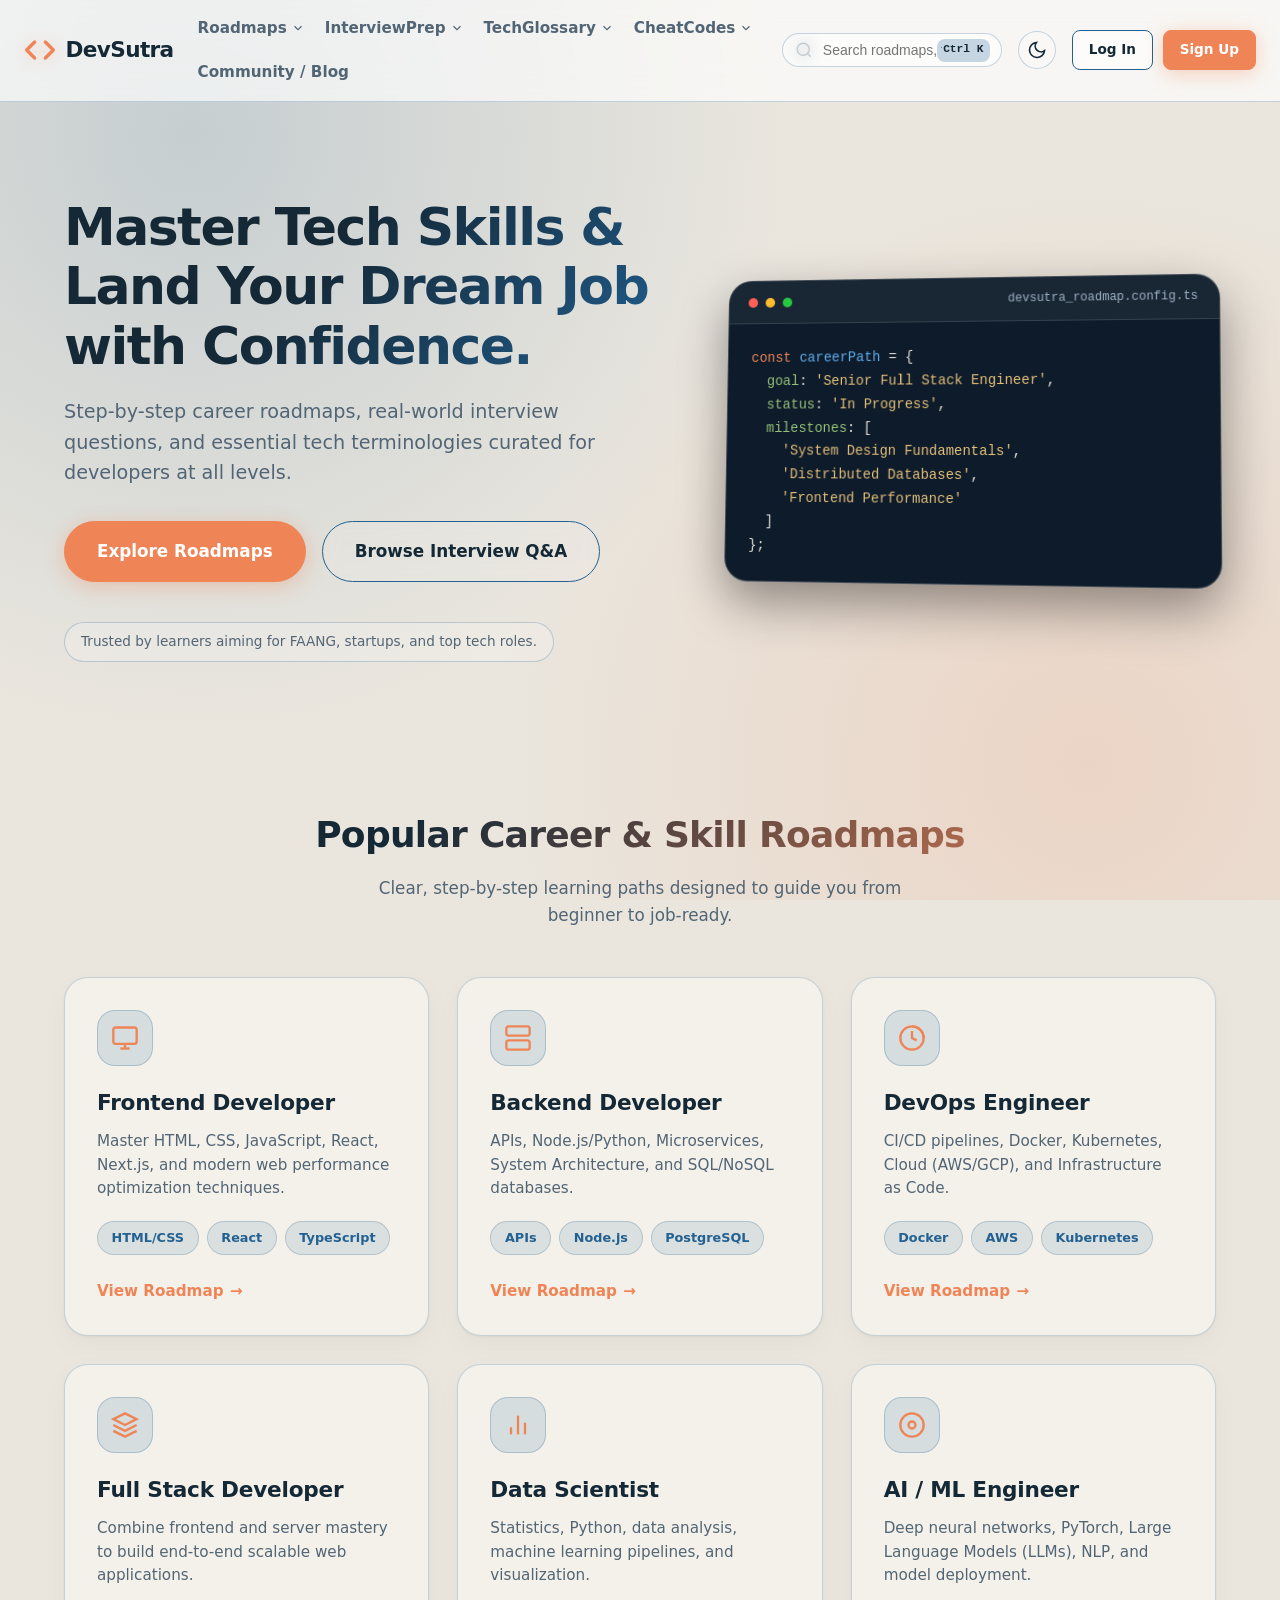
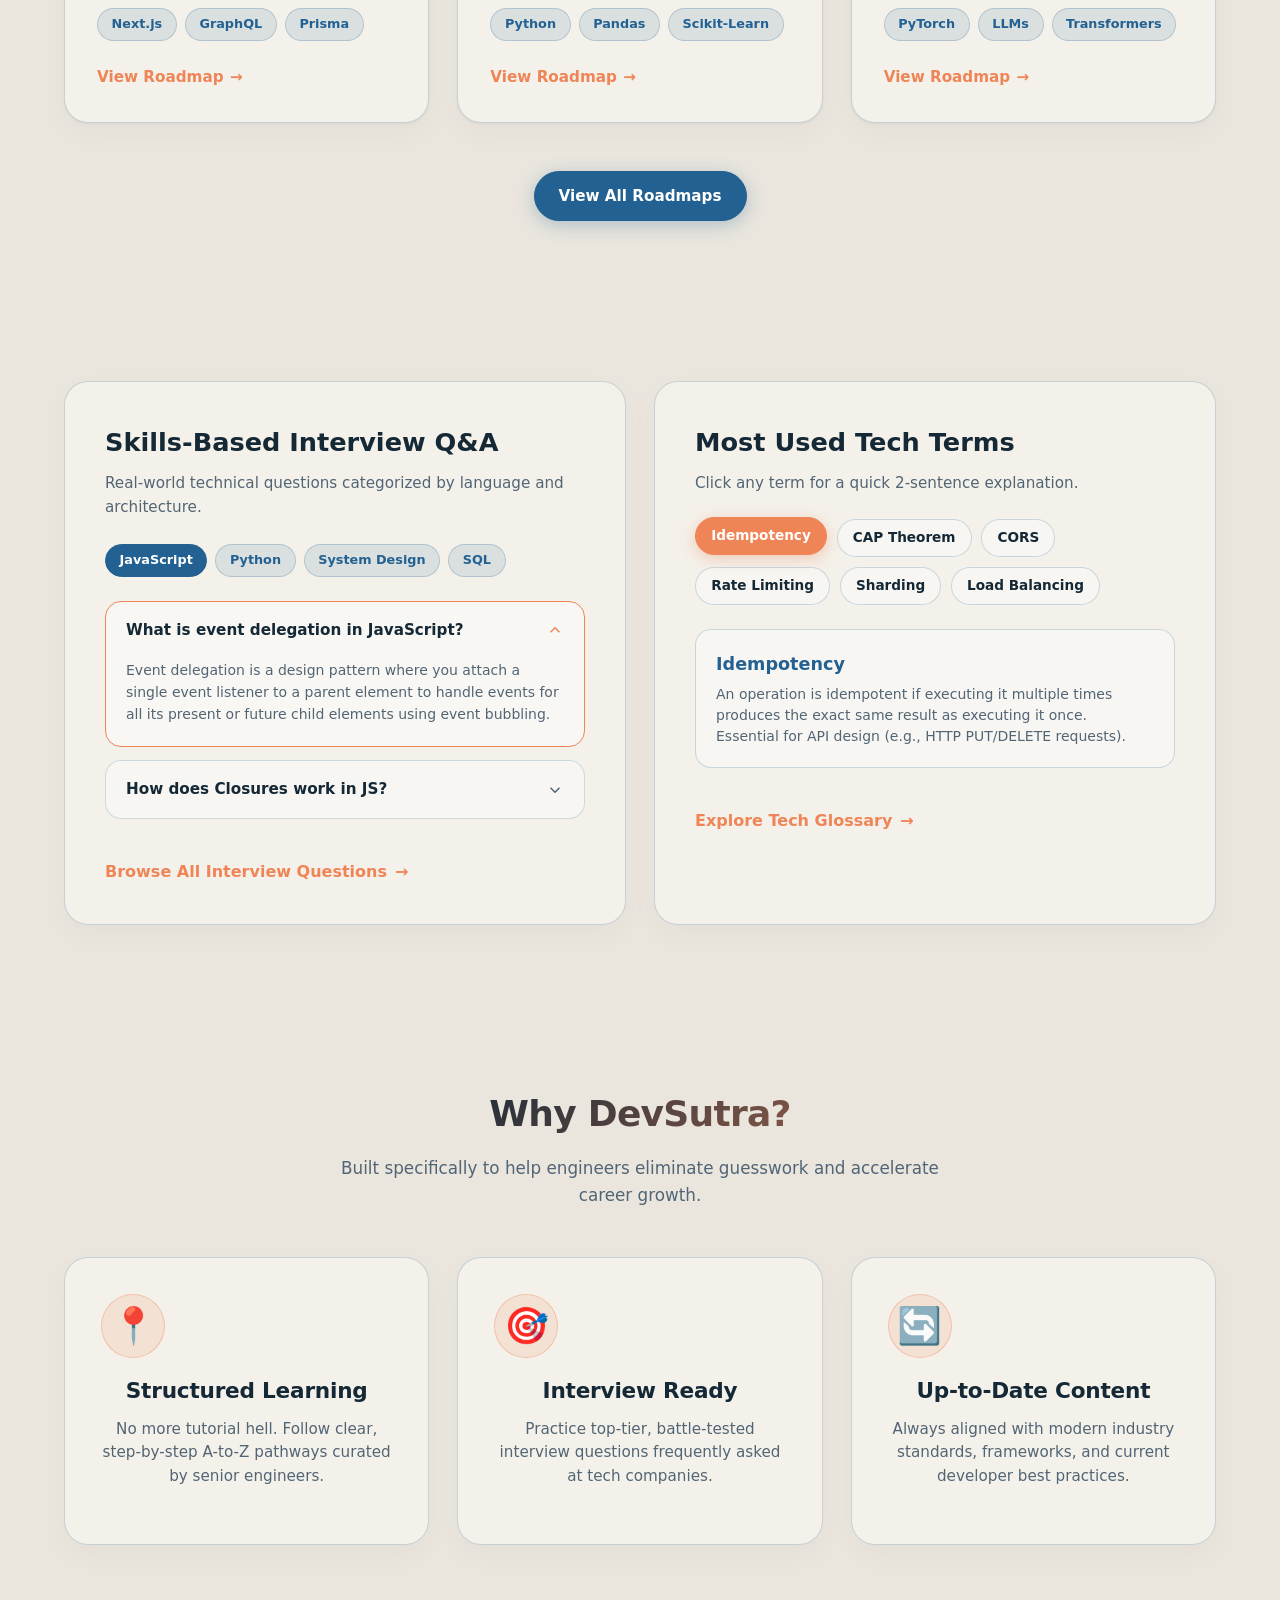
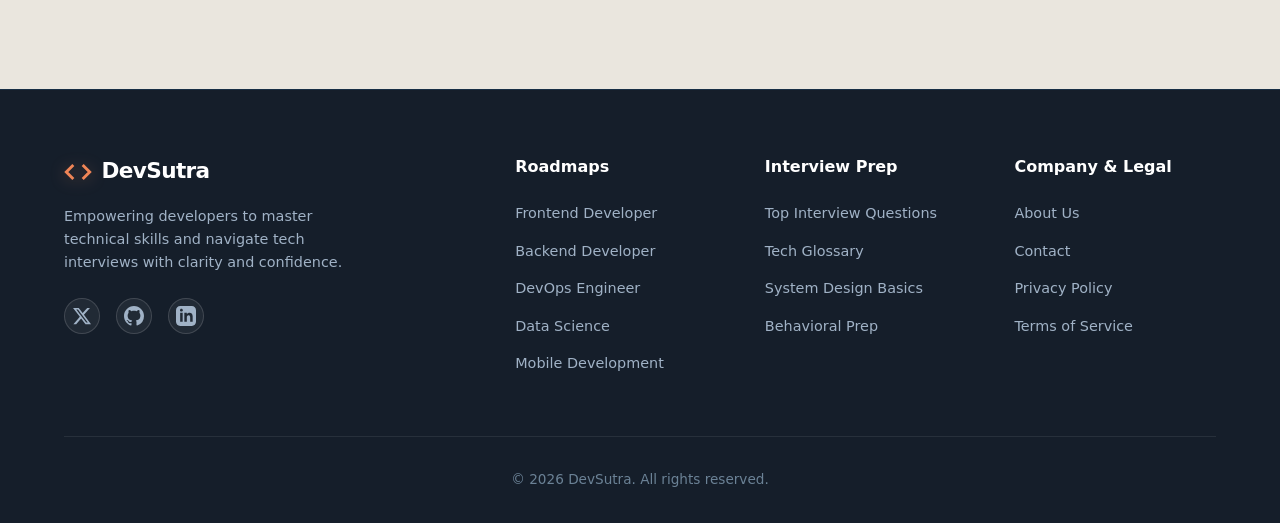
==== commit 78a1df75: "updated home screen after login" ====
--- a/test.html
+++ b/test.html
@@ -40,20 +40,23 @@
               <svg class="chevron-icon" width="14" height="14" viewBox="0 0 24 24" fill="none" stroke="currentColor" stroke-width="2"><polyline points="6 9 12 15 18 9"></polyline></svg>
             </a>
           </li>
-
-          <li class="nav-item">
-            <a href="#interview-prep" class="nav-link">InterviewPrep</a>
-          </li>
-
-          <li class="nav-item">
-            <a href="#cheatcodes" class="nav-link">
-              CheatCodes
-              <svg class="chevron-icon" width="14" height="14" viewBox="0 0 24 24" fill="none" stroke="currentColor" stroke-width="2"><polyline points="6 9 12 15 18 9"></polyline></svg>
-            </a>
-          </li>
           
           <li class="nav-item">
-            <a href="#glossary" class="nav-link">TechGlossary</a>
+            <a href="#interview-prep" class="nav-link">InterviewPrep
+            <svg class="chevron-icon" width="14" height="14" viewBox="0 0 24 24" fill="none" stroke="currentColor" stroke-width="2"><polyline points="6 9 12 15 18 9"></polyline></svg>
+            </a>
+          </li>
+
+          <li class="nav-item">
+            <a href="#glossary" class="nav-link">TechGlossary
+            <svg class="chevron-icon" width="14" height="14" viewBox="0 0 24 24" fill="none" stroke="currentColor" stroke-width="2"><polyline points="6 9 12 15 18 9"></polyline></svg>
+            </a>
+          </li>
+
+          <li class="nav-item">
+            <a href="#cheat-code" class="nav-link">CheatCodes
+            <svg class="chevron-icon" width="14" height="14" viewBox="0 0 24 24" fill="none" stroke="currentColor" stroke-width="2"><polyline points="6 9 12 15 18 9"></polyline></svg>
+          </a>
           </li>
 
           <li class="nav-item">
@@ -77,7 +80,11 @@
         </button>
 
         <!-- CTA Button -->
-        <a href="#roadmaps" class="btn btn-primary">Explore Roadmaps</a>
+         <div class="header-auth">
+          <a href="./pages/auth/login.html" class="btn btn-outline btn-auth">Log In</a>
+          <a href="./pages/auth/signup.html" class="btn btn-primary btn-auth">Sign Up</a>
+        </div>
+
       </div>
 
     </div>
@@ -331,7 +338,7 @@
           </div>
 
           <!-- Right Column: Most Used Terms in Tech Interviews -->
-          <div class="split-col">
+          <div class="split-col" id="glossary">
             <h2 class="split-col-title">Most Used Tech Terms</h2>
             <p class="split-col-desc">Click any term for a quick 2-sentence explanation.</p>
 
@@ -471,6 +478,5 @@
   </footer>
 
   <script src="assets/js/script.js"></script>
-  <script src="assets/js/roadmap.js"></script>
 </body>
 </html>
--- a/assets/css/style.css
+++ b/assets/css/style.css
@@ -261,11 +261,21 @@
   transition: var(--transition);
 }
 
-.header-container {
+/* .header-container {
   display: flex;
   align-items: center;
   justify-content: space-between;
   gap: 1.5rem;
+} */
+.header-container {
+  display: flex;
+  align-items: center;
+  justify-content: space-between;
+  gap: 1.5rem; /* Reduced gap to fit more items */
+  max-width: 1280px;
+  margin: 0 auto;
+  padding: 0 1.5rem;
+  width: 100%;
 }
 
 .brand-logo {
@@ -287,7 +297,11 @@
 .nav-list {
   display: flex;
   align-items: center;
-  gap: 2rem;
+  gap: 1.25rem; /* Slightly tighter gap between nav links */
+  list-style: none;
+  margin: 0;
+  padding: 0;
+  flex-wrap: wrap; /* Allows links to wrap gracefully on medium screens */
 }
 
 .nav-link {
@@ -300,11 +314,17 @@
   transition: var(--transition);
 }
 
+.nav-menu {
+  display: flex;
+  align-items: center;
+}
+
 .nav-link:hover {
   color: var(--accent);
 }
 
 .header-actions {
+  flex-shrink: 0;
   display: flex;
   align-items: center;
   gap: 1rem;
@@ -1074,3 +1094,109 @@
     padding: 1.5rem !important;
   }
 }
+
+
+
+@media (max-width: 1024px) {
+  .nav-menu {
+    overflow-x: auto;
+    max-width: 450px;
+    scrollbar-width: none; /* Hide scrollbar for clean look */
+  }
+  .nav-menu::-webkit-scrollbar {
+    display: none;
+  }
+  .nav-list {
+    white-space: nowrap; /* Keep items in a single row that you can swipe/scroll */
+  }
+}
+
+
+/* Header Auth Button Group Styling */
+.header-auth {
+  display: flex;
+  align-items: center;
+  gap: 0.6rem;
+}
+
+/* Compact button styling for header use */
+.btn-auth {
+  padding: 0.5rem 1rem !important;
+  font-size: 0.85rem !important;
+  font-weight: 600 !important;
+  border-radius: 8px !important;
+  white-space: nowrap;
+}
+
+/* Responsive adjustment for smaller screens */
+@media (max-width: 768px) {
+  .header-auth .btn-outline {
+    display: none; /* Hide Log In outline button on smaller screens, keep Sign Up primary CTA */
+  }
+}
+
+
+
+/* Testing Only  */
+
+/* ==========================================================================
+   Header User Profile Badge
+   ========================================================================== */
+.user-profile-badge {
+  display: flex;
+  align-items: center;
+  gap: 0.6rem;
+  background: var(--card-bg, rgba(255, 255, 255, 0.8));
+  border: 1.5px solid var(--border-color, rgba(34, 97, 146, 0.2));
+  padding: 0.3rem 0.75rem 0.3rem 0.35rem;
+  border-radius: 50px;
+  transition: all 0.2s ease;
+}
+
+[data-theme="dark"] .user-profile-badge {
+  background: rgba(255, 255, 255, 0.05);
+  border-color: rgba(234, 230, 222, 0.2);
+}
+
+.user-avatar {
+  width: 28px;
+  height: 28px;
+  background: var(--accent, #EF8557);
+  color: white;
+  border-radius: 50%;
+  display: flex;
+  align-items: center;
+  justify-content: center;
+}
+
+.user-name {
+  font-size: 0.85rem;
+  font-weight: 600;
+  color: var(--text-main, #0f172a);
+  max-width: 100px;
+  overflow: hidden;
+  text-overflow: ellipsis;
+  white-space: nowrap;
+}
+
+[data-theme="dark"] .user-name {
+  color: #EAE6DE;
+}
+
+.logout-btn {
+  background: none;
+  border: none;
+  color: var(--text-muted, #64748b);
+  cursor: pointer;
+  display: flex;
+  align-items: center;
+  justify-content: center;
+  padding: 4px;
+  border-radius: 50%;
+  transition: color 0.2s ease, background 0.2s ease;
+}
+
+.logout-btn:hover {
+  color: #ef4444;
+  background: rgba(239, 68, 68, 0.1);
+}
